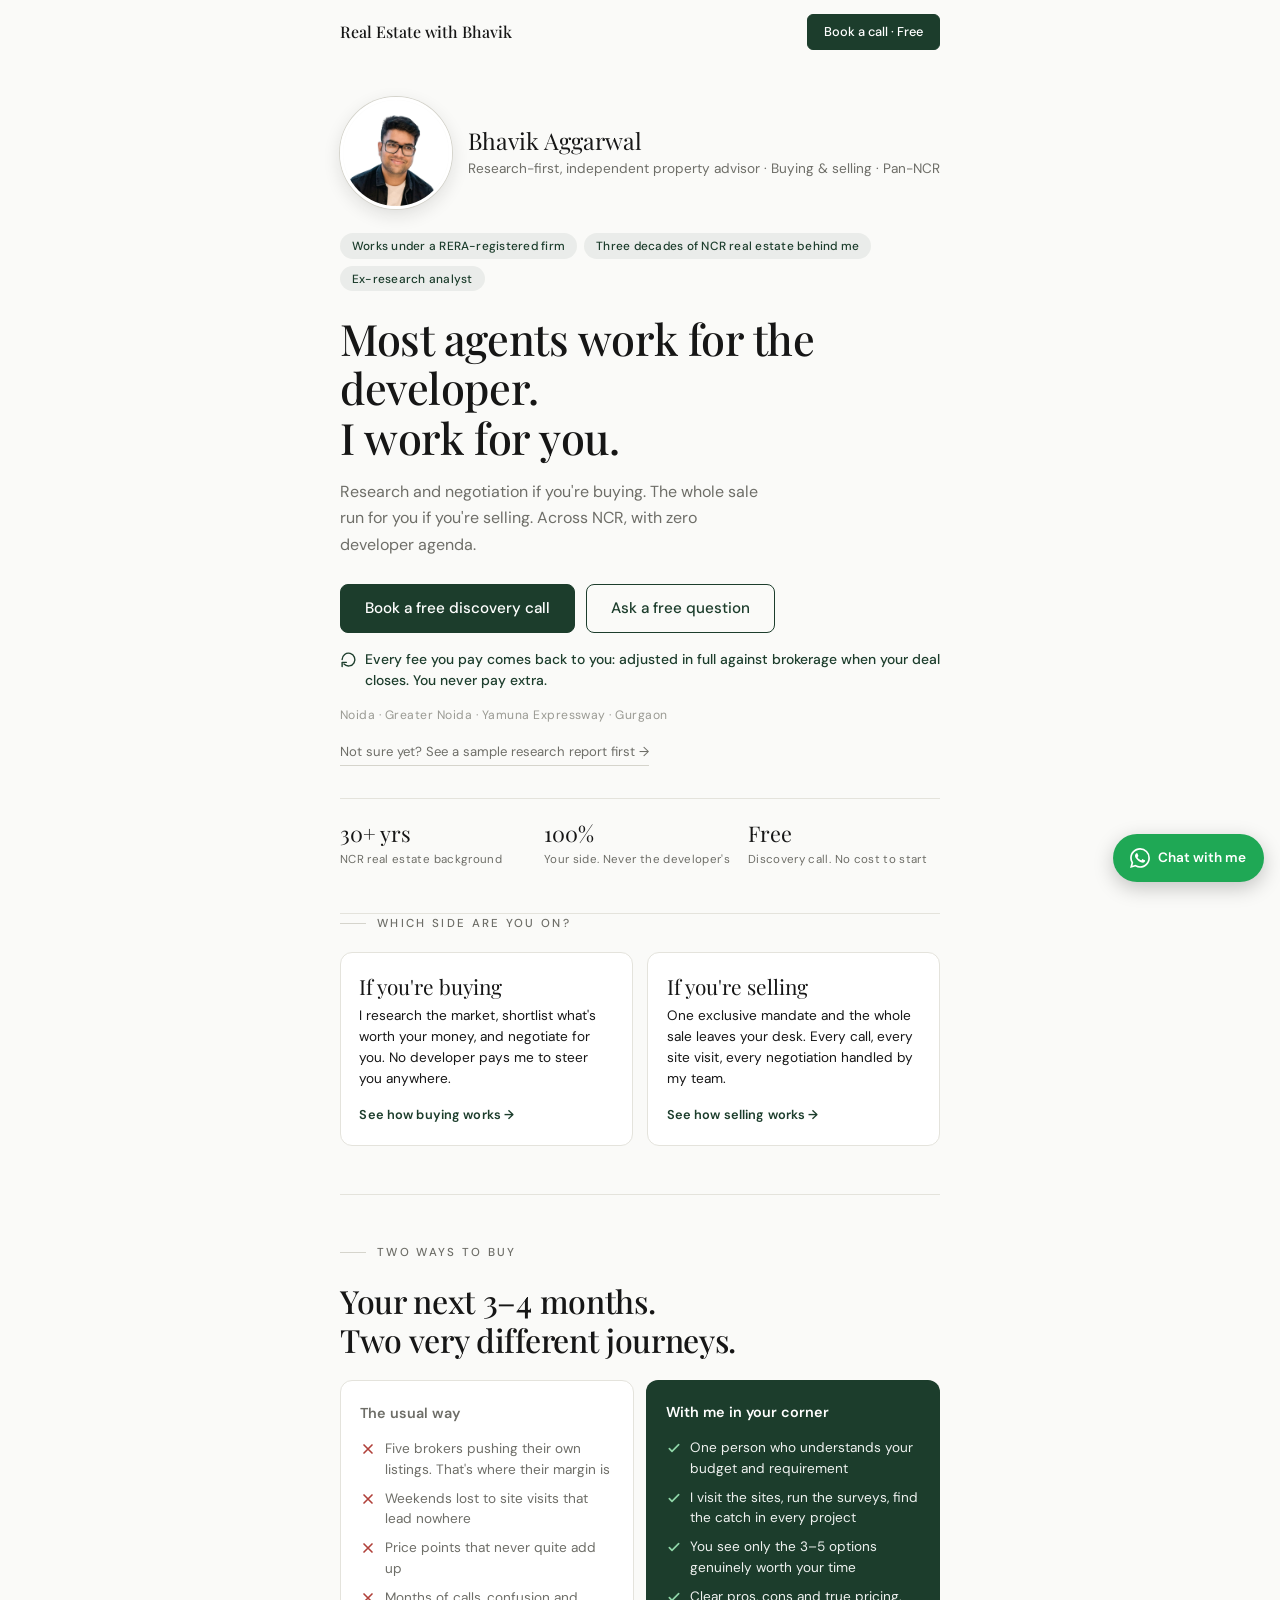
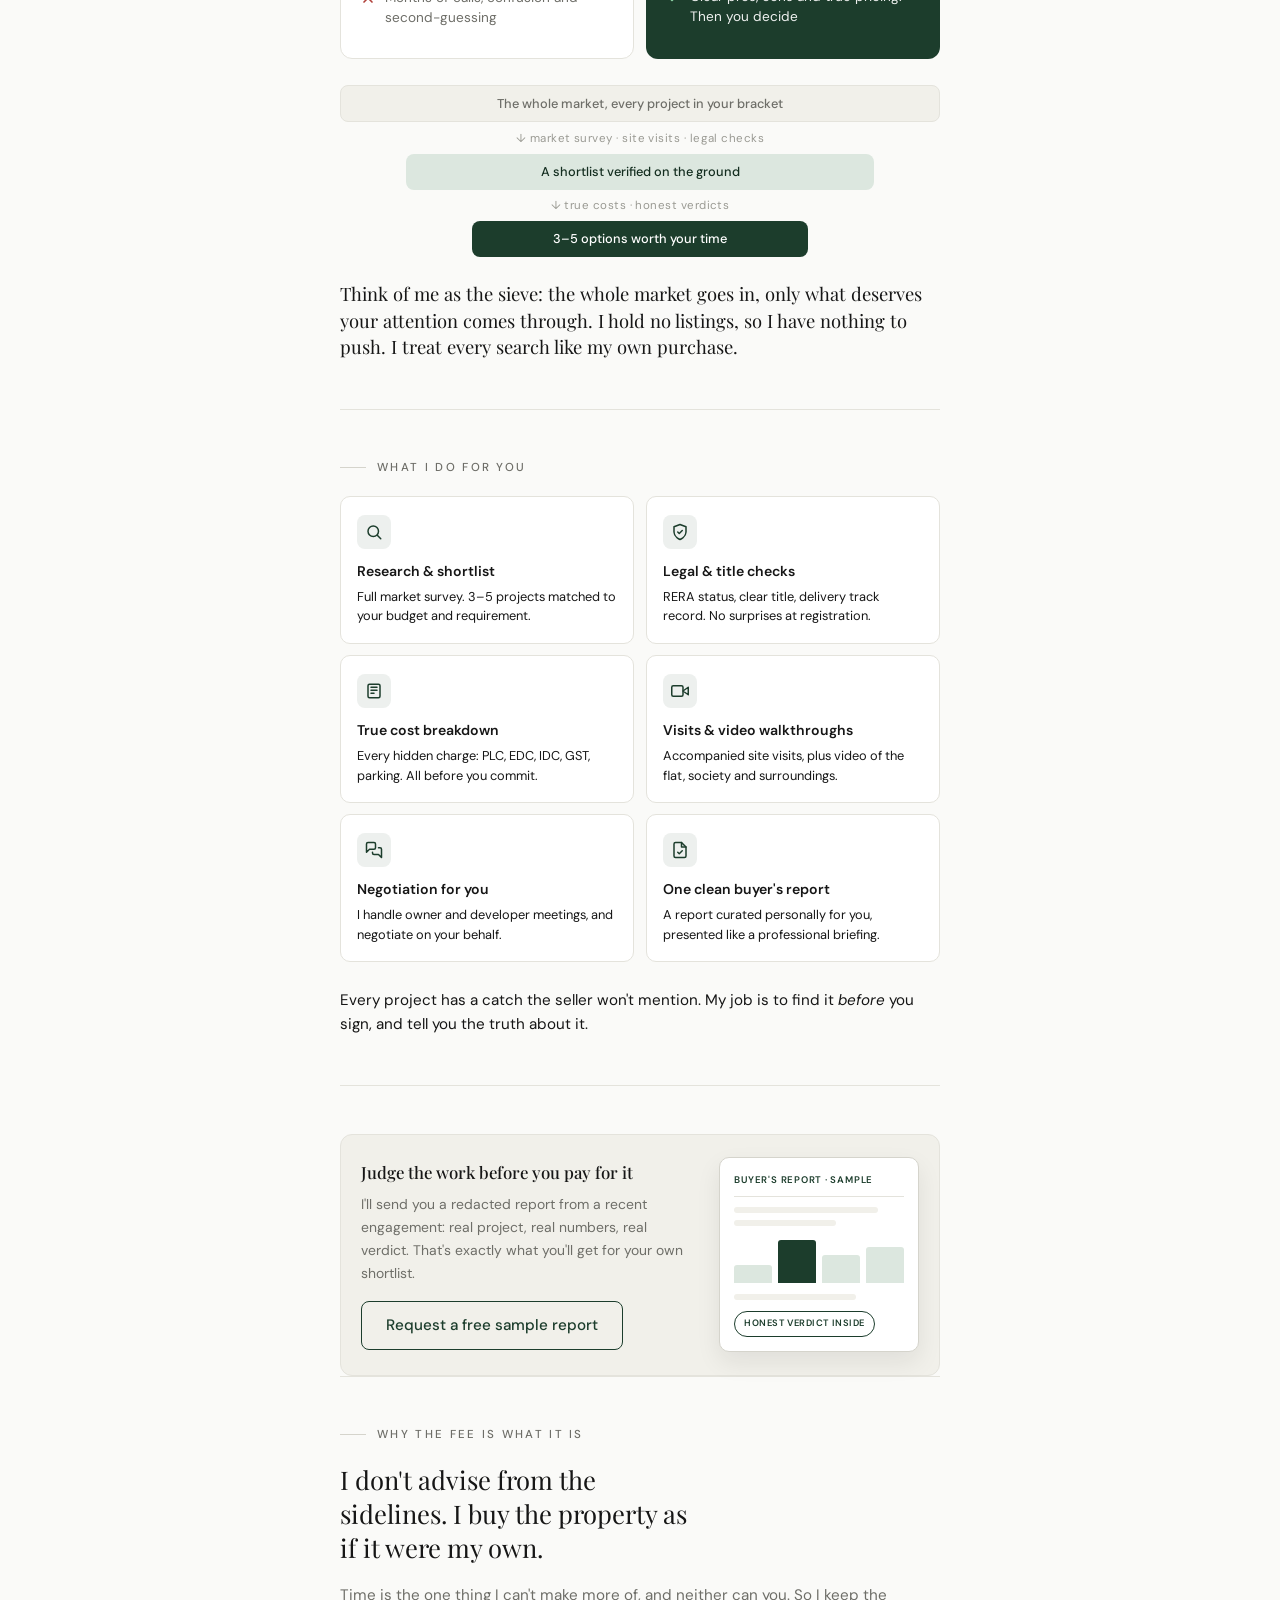
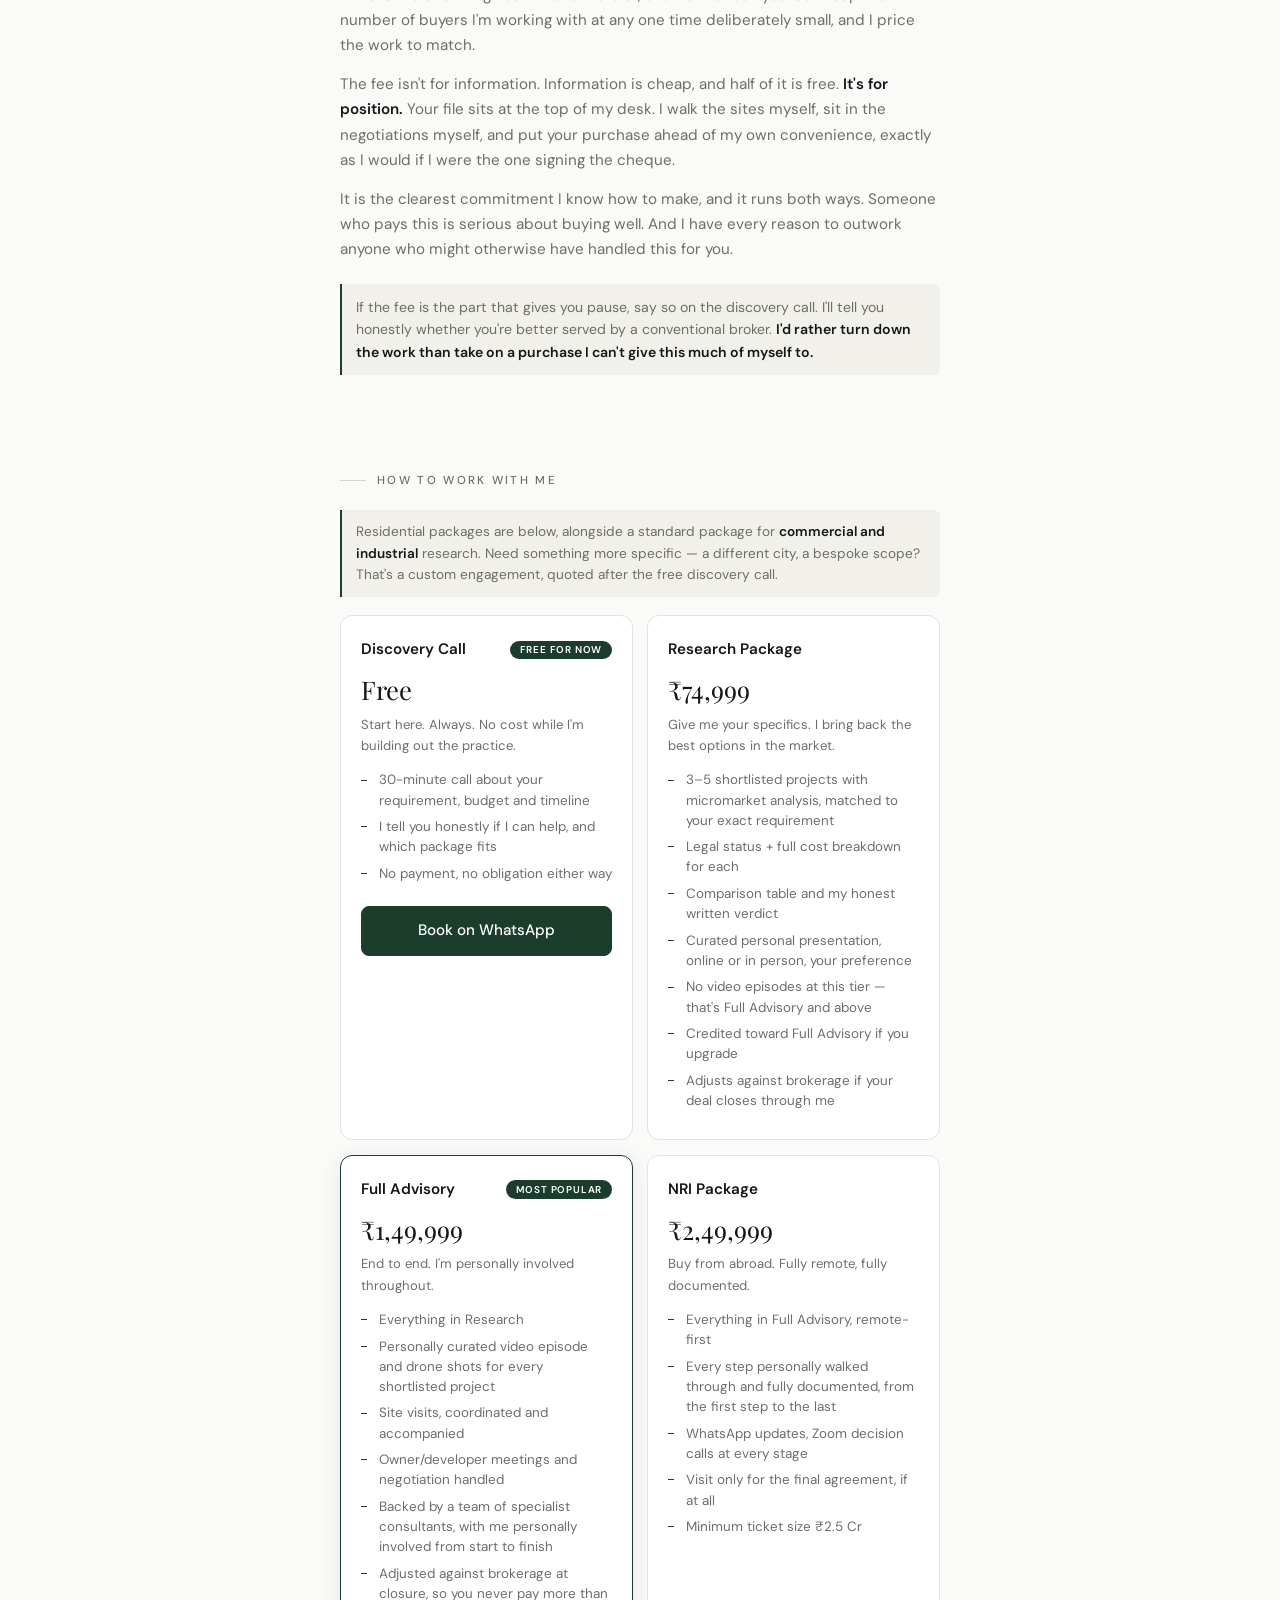
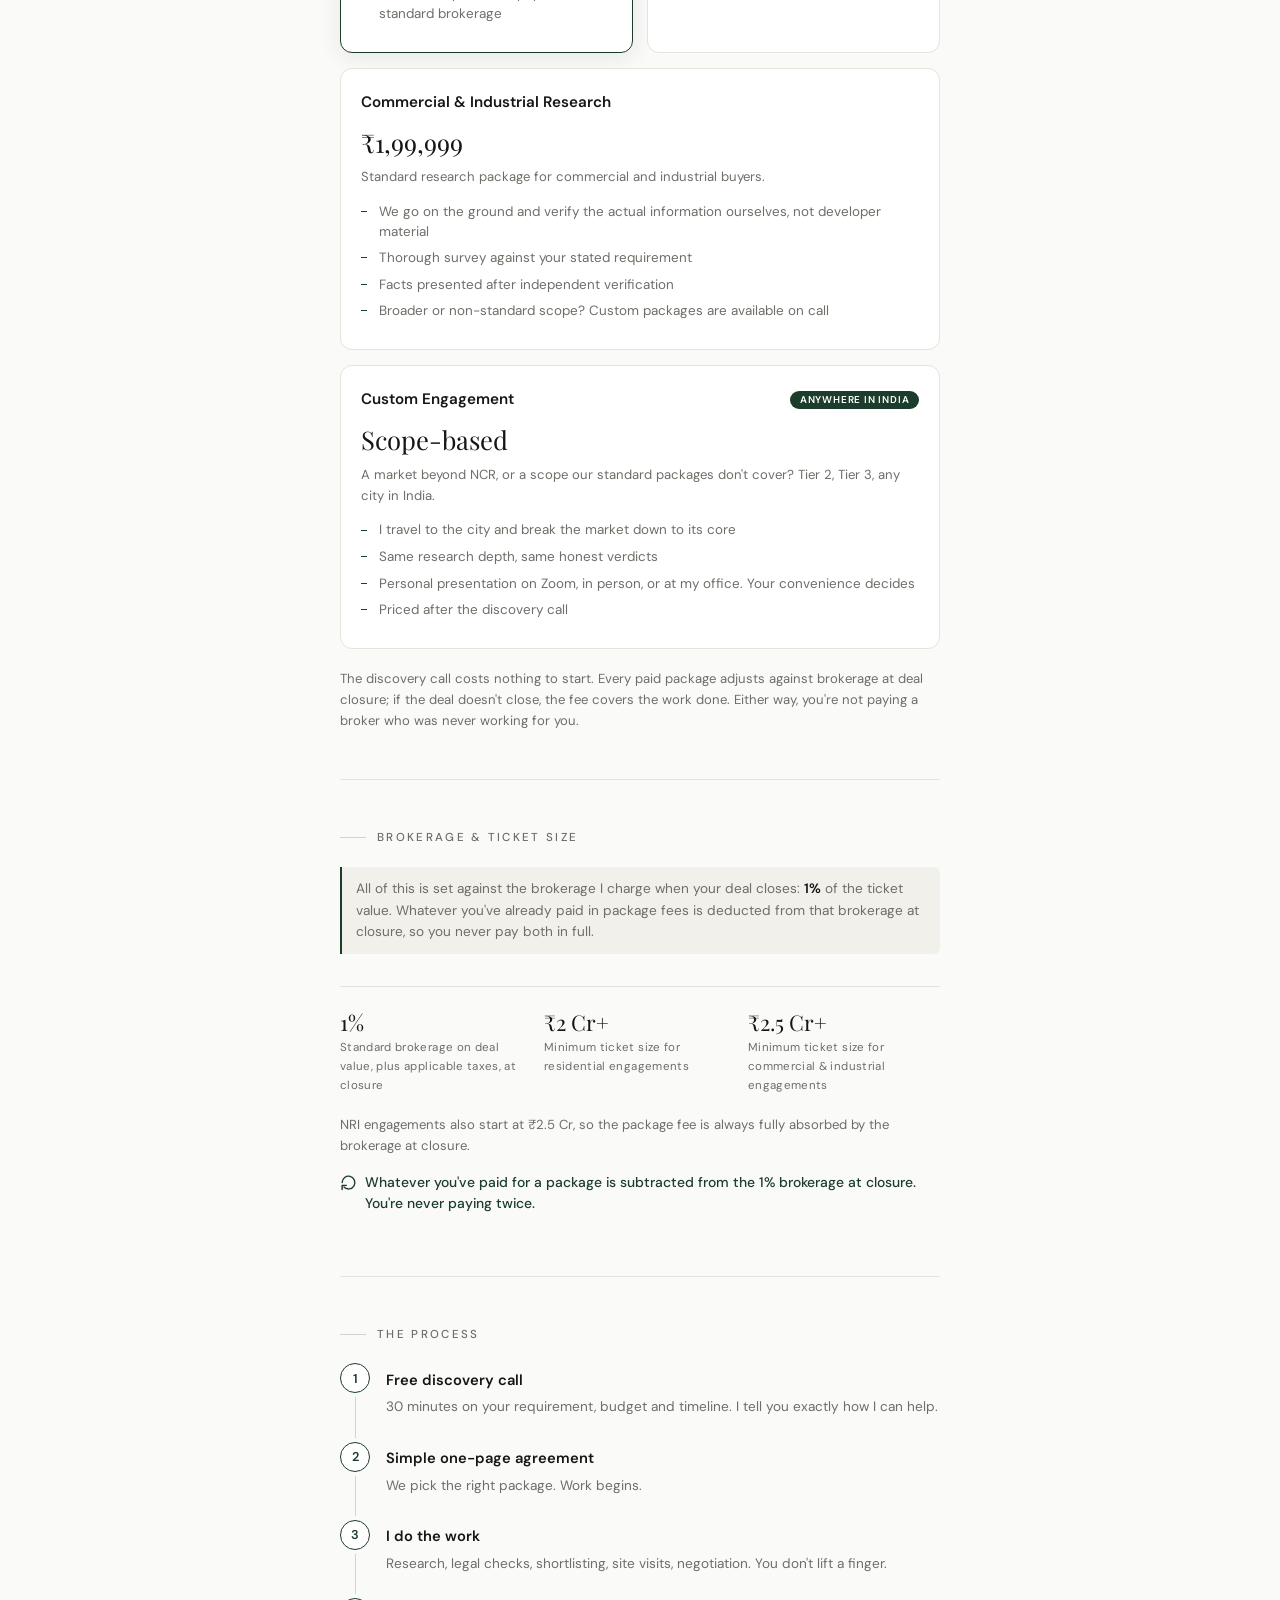
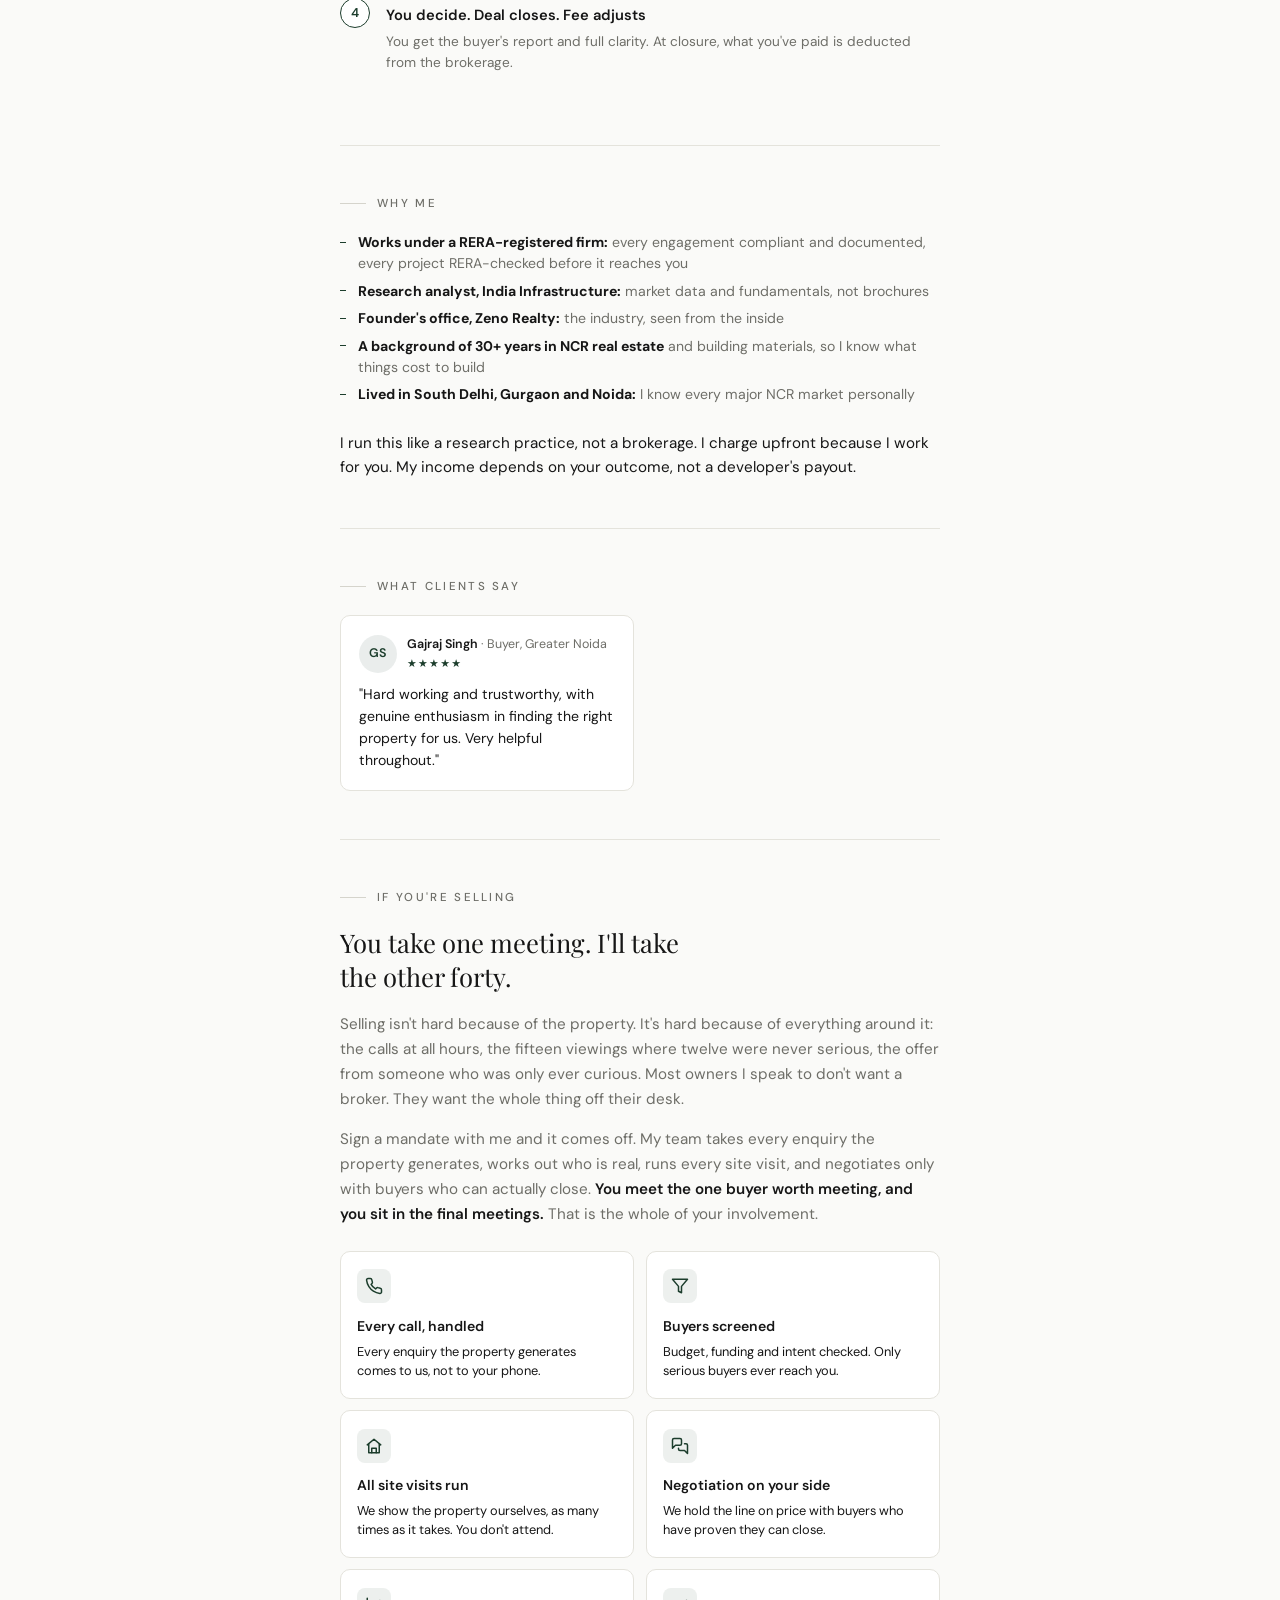
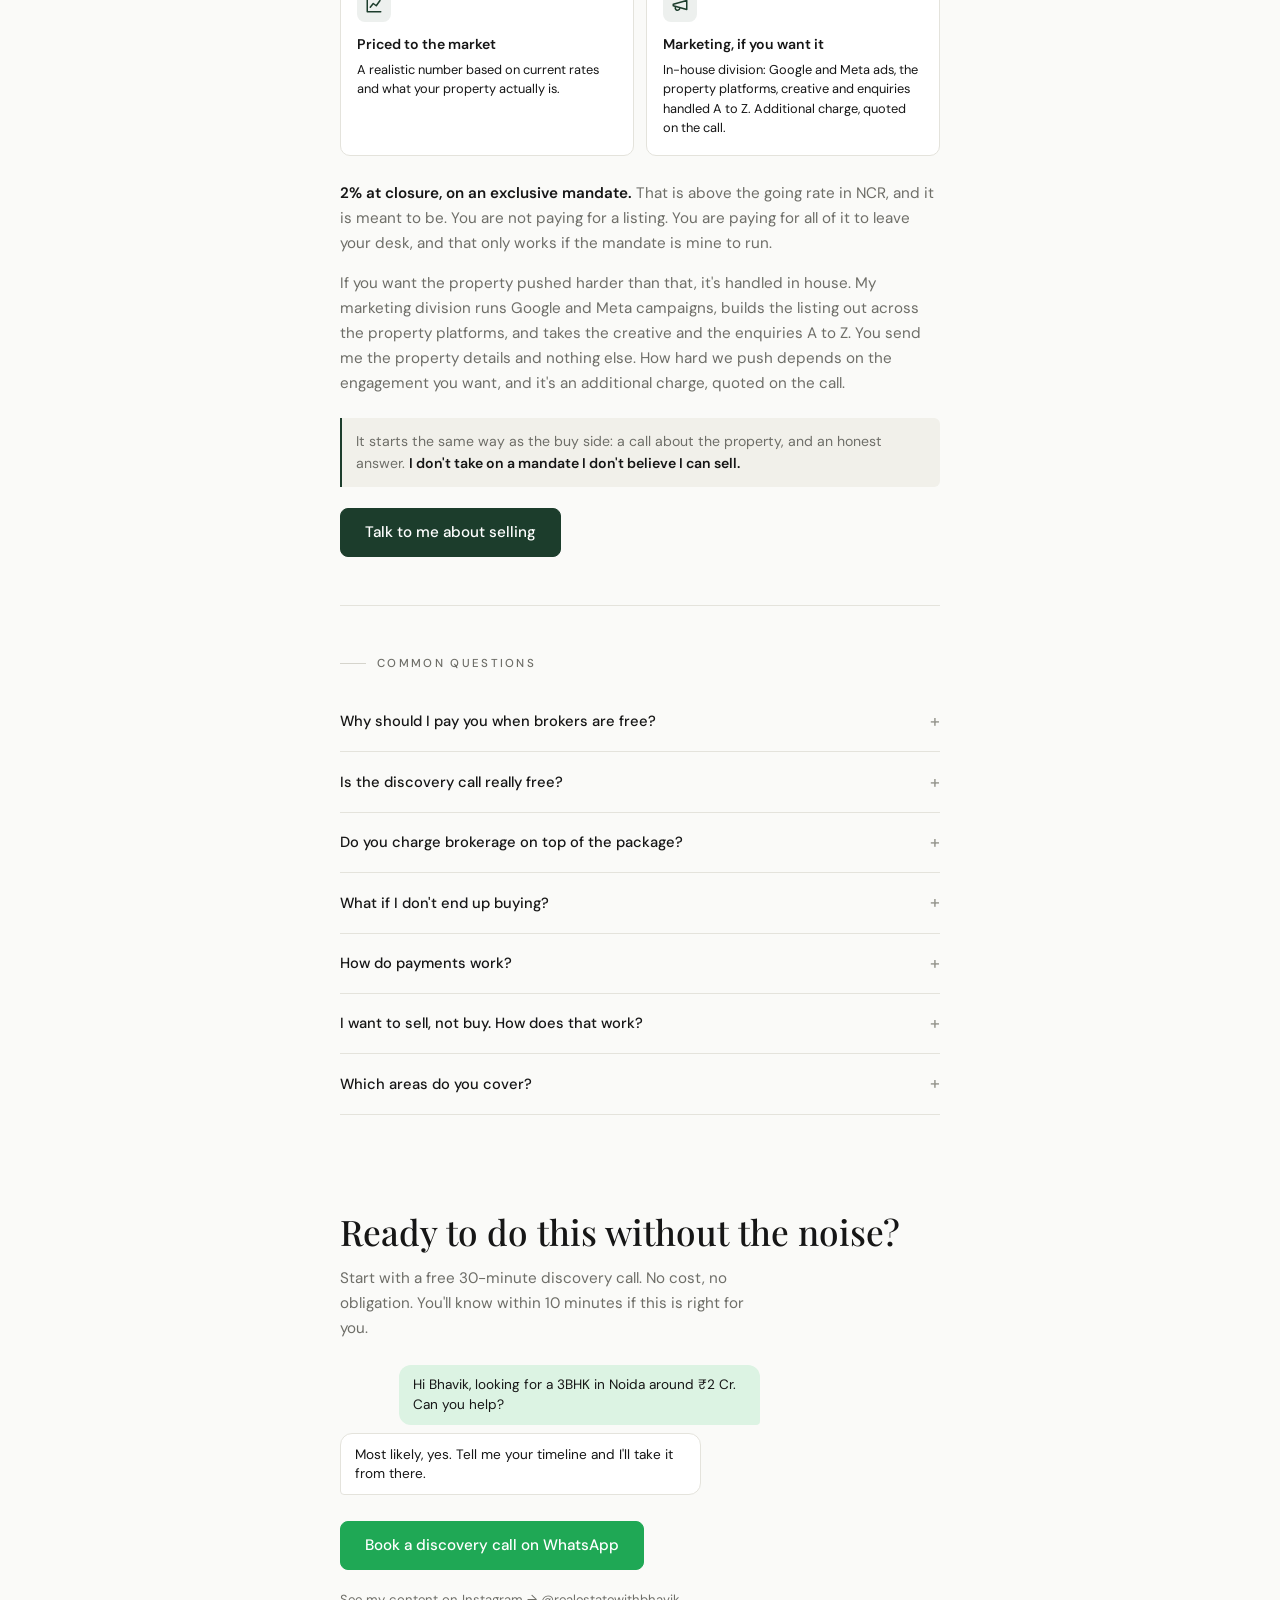
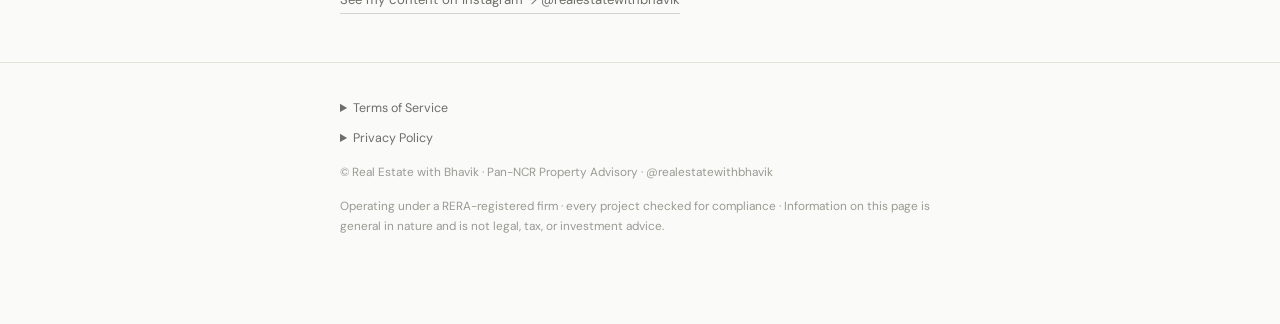
==== index.html @ f61b19a0 "Rework seller marketing as a paid in-house service Removes the suggestion that marketing spend can b" ====
<!DOCTYPE html>
<html lang="en">

<head>
  <meta charset="UTF-8">
  <meta name="viewport" content="width=device-width, initial-scale=1.0">
  <title>Real Estate with Bhavik · Independent Property Advisor, Pan-NCR</title>
  <meta name="description" content="Independent property advisory across Noida, Greater Noida, Yamuna Expressway and Gurgaon. Research and negotiation if you're buying, the whole sale run for you if you're selling. I work for you, not the developer.">
  <meta property="og:title" content="Real Estate with Bhavik · Independent Property Advisor, Pan-NCR">
  <meta property="og:description" content="I work for you, not the developer. Buying or selling across NCR. Start with a discovery call on WhatsApp.">
  <meta property="og:type" content="website">

  <link rel="preconnect" href="https://fonts.googleapis.com">
  <link rel="preconnect" href="https://fonts.gstatic.com" crossorigin>
  <link href="https://fonts.googleapis.com/css2?family=Playfair+Display:wght@400;500;600&family=DM+Sans:wght@300;400;500;600&display=swap" rel="stylesheet">

  <style>
    /* ========================================================
       TOKENS
    ======================================================== */
    :root {
      --bg:           #FAFAF8;
      --bg-panel:     #F1F0EA;
      --surface:      #FFFFFF;
      --ink:          #161616;
      --muted:        #6E6E68;
      --muted-soft:   #9A9A93;
      --accent:       #1C3D2C;
      --accent-deep:  #142E20;
      --wa:           #1FA855;   /* WhatsApp green */
      --wa-deep:      #178A45;
      --line:         #E4E3DC;
      --line-strong:  #D5D4CC;

      --serif: 'Playfair Display', Georgia, serif;
      --sans:  'DM Sans', system-ui, -apple-system, sans-serif;

      --maxw: 640px;
      --pad:  1.25rem;
    }

    /* ========================================================
       RESET & BASE  (mobile-first)
    ======================================================== */
    *, *::before, *::after { box-sizing: border-box; margin: 0; padding: 0; }

    html { font-size: 16px; scroll-behavior: smooth; -webkit-text-size-adjust: 100%; }

    body {
      background: var(--bg);
      color: var(--ink);
      font-family: var(--sans);
      font-size: 15px;
      line-height: 1.65;
      overflow-x: hidden;
      -webkit-font-smoothing: antialiased;
    }

    a { color: inherit; text-decoration: none; }
    ::selection { background: rgba(28, 61, 44, 0.14); }
    :focus-visible { outline: 2px solid var(--accent); outline-offset: 3px; border-radius: 2px; }

    .wrap {
      width: 100%;
      max-width: var(--maxw);
      margin: 0 auto;
      padding-left: var(--pad);
      padding-right: var(--pad);
    }

    section { padding: 3rem 0; }

    .eyebrow {
      display: flex;
      align-items: center;
      gap: 0.7rem;
      font-size: 0.72rem;
      font-weight: 500;
      letter-spacing: 0.2em;
      text-transform: uppercase;
      color: var(--muted);
      margin-bottom: 1.2rem;
    }
    .eyebrow::before { content: ""; width: 26px; height: 1px; background: var(--line-strong); flex: none; }

    h1, h2, h3 { font-family: var(--serif); font-weight: 500; }
    p { color: var(--muted); }
    .ink { color: var(--ink); }
    .rule { height: 1px; background: var(--line); }

    /* ========================================================
       BUTTONS
    ======================================================== */
    .btn {
      display: inline-flex;
      align-items: center;
      justify-content: center;
      gap: 0.55rem;
      font-family: var(--sans);
      font-weight: 500;
      font-size: 0.95rem;
      line-height: 1;
      padding: 1rem 1.5rem;
      border-radius: 8px;
      border: 1px solid var(--accent);
      background: var(--accent);
      color: #FFFFFF;
      cursor: pointer;
      transition: background 0.25s ease, transform 0.15s ease;
    }
    .btn:hover { background: var(--accent-deep); }
    .btn:active { transform: translateY(1px); }

    .btn-wa { background: var(--wa); border-color: var(--wa); }
    .btn-wa:hover { background: var(--wa-deep); }

    .btn-ghost { background: transparent; color: var(--accent); border: 1px solid var(--accent); }
    .btn-ghost:hover { background: rgba(28, 61, 44, 0.06); }

    .btn-sm { padding: 0.65rem 1rem; font-size: 0.8rem; border-radius: 6px; }

    .btn-block { width: 100%; }
    @media (min-width: 540px) { .btn-block { width: auto; } }

    /* ========================================================
       NAV
    ======================================================== */
    #nav {
      position: sticky; top: 0; z-index: 100;
      background: transparent;
      border-bottom: 1px solid transparent;
      transition: background 0.3s ease, border-color 0.3s ease;
    }
    #nav .nav-inner {
      display: flex; align-items: center; justify-content: space-between; gap: 1rem;
      padding-top: 0.9rem; padding-bottom: 0.9rem;
    }
    #nav.scrolled { background: var(--bg); border-bottom: 1px solid var(--line); }
    .nav-name { font-family: var(--serif); font-weight: 500; font-size: 1rem; white-space: nowrap; }

    /* ========================================================
       HERO — identity in the first five seconds
    ======================================================== */
    #hero { padding-top: 2rem; padding-bottom: 2.75rem; }

    .id-row { display: flex; align-items: center; gap: 1rem; margin-bottom: 1.5rem; }
    .id-photo {
      width: 112px; height: 112px; border-radius: 50%;
      object-fit: cover; object-position: top;
      border: 3px solid var(--surface);
      box-shadow: 0 0 0 1px var(--line-strong), 0 6px 18px rgba(22, 22, 22, 0.12);
      flex: none;
    }
    .id-name { font-family: var(--serif); font-size: 1.45rem; color: var(--ink); line-height: 1.2; }
    .id-role { font-size: 0.85rem; color: var(--muted); margin-top: 0.2rem; }

    .cred-row { display: flex; flex-wrap: wrap; gap: 0.45rem; margin-bottom: 1.4rem; }
    .cred {
      display: inline-flex; align-items: center; gap: 0.4rem;
      font-size: 0.74rem; font-weight: 500; letter-spacing: 0.02em;
      color: var(--accent);
      background: rgba(28, 61, 44, 0.07);
      border-radius: 999px;
      padding: 0.35rem 0.75rem;
      line-height: 1.2;
    }

    .hero-title {
      font-size: clamp(1.9rem, 7.5vw, 2.7rem);
      line-height: 1.15;
      letter-spacing: -0.01em;
      margin-bottom: 1rem;
    }
    .hero-sub { font-size: 1rem; max-width: 38ch; margin-bottom: 1.6rem; }

    .hero-ctas { display: flex; flex-direction: column; gap: 0.7rem; margin-bottom: 1rem; }
    @media (min-width: 540px) { .hero-ctas { flex-direction: row; } }

    .hero-note { font-size: 0.76rem; color: var(--muted-soft); letter-spacing: 0.04em; }

    .assure {
      display: flex;
      align-items: flex-start;
      gap: 0.5rem;
      margin: 1rem 0 0.9rem;
      font-size: 0.87rem;
      font-weight: 500;
      color: var(--accent);
      line-height: 1.5;
    }
    .assure svg { width: 17px; height: 17px; flex: none; margin-top: 2px; }

    /* Stat strip */
    .stats {
      display: grid; grid-template-columns: repeat(3, 1fr); gap: 0.75rem;
      margin-top: 2rem;
      border-top: 1px solid var(--line);
      padding-top: 1.4rem;
    }
    .stat-num { font-family: var(--serif); font-size: 1.35rem; color: var(--ink); line-height: 1.2; }
    .stat-label { font-size: 0.72rem; color: var(--muted); letter-spacing: 0.03em; margin-top: 0.15rem; }

    /* ========================================================
       FORK — buying or selling chooser
    ======================================================== */
    section[id] { scroll-margin-top: 4.5rem; }
    .fork { display: grid; grid-template-columns: 1fr; gap: 0.9rem; }
    @media (min-width: 620px) { .fork { grid-template-columns: 1fr 1fr; } }
    .fork-card {
      display: block;
      background: var(--surface); border: 1px solid var(--line);
      border-radius: 12px; padding: 1.25rem 1.15rem;
      transition: border-color 0.2s ease, background 0.2s ease;
    }
    .fork-card:hover { border-color: var(--accent); background: #fff; }
    .fork-name { font-family: var(--serif); font-size: 1.3rem; color: var(--ink); line-height: 1.25; margin-bottom: 0.4rem; }
    .fork-desc { font-size: 0.85rem; line-height: 1.55; margin-bottom: 0.9rem; }
    .fork-go { font-size: 0.8rem; font-weight: 600; color: var(--accent); letter-spacing: 0.01em; }

    /* ========================================================
       TWO JOURNEYS (comparison)
    ======================================================== */
    .vs-title-line {
      font-size: clamp(1.5rem, 5.5vw, 2rem);
      line-height: 1.22;
      letter-spacing: -0.01em;
      margin-bottom: 1.3rem;
    }
    .vs-grid { display: grid; grid-template-columns: 1fr; gap: 0.8rem; }
    @media (min-width: 620px) { .vs-grid { grid-template-columns: 1fr 1fr; } }

    .vs-col { border-radius: 12px; padding: 1.3rem 1.2rem; }
    .vs-col.plain { background: var(--surface); border: 1px solid var(--line); }
    .vs-col.mine { background: var(--accent); }

    .vs-col-title { font-weight: 600; font-size: 0.9rem; margin-bottom: 0.85rem; }
    .vs-col.plain .vs-col-title { color: var(--muted); }
    .vs-col.mine .vs-col-title { color: #FFFFFF; }

    .vs-list { list-style: none; }
    .vs-list li { display: flex; gap: 0.55rem; font-size: 0.85rem; line-height: 1.5; margin: 0.55rem 0; }
    .vs-list .mark { flex: none; width: 16px; height: 16px; margin-top: 2px; }
    .vs-col.plain li { color: var(--muted); }
    .vs-col.plain .mark { color: #B0403A; }
    .vs-col.mine li { color: rgba(255, 255, 255, 0.93); }
    .vs-col.mine .mark { color: #8FD6A8; }

    .closer { margin-top: 1.5rem; font-family: var(--serif); font-size: 1.15rem; color: var(--ink); line-height: 1.45; }

    /* The sieve: market funnel visual */
    .funnel { margin-top: 1.6rem; }
    .funnel-row {
      border-radius: 8px;
      padding: 0.55rem 0.9rem;
      margin: 0 auto;
      text-align: center;
      font-size: 0.8rem;
      font-weight: 500;
      line-height: 1.4;
    }
    .funnel-row.f1 { width: 100%; background: var(--bg-panel); color: var(--muted); border: 1px solid var(--line); }
    .funnel-row.f2 { width: 78%; min-width: 240px; background: #DCE7DF; color: var(--accent-deep); }
    .funnel-row.f3 { width: 56%; min-width: 210px; background: var(--accent); color: #FFFFFF; }
    .funnel-arrow { text-align: center; color: var(--muted-soft); font-size: 0.72rem; letter-spacing: 0.04em; padding: 0.4rem 0; }

    /* ========================================================
       SERVICE CARDS (visual grid)
    ======================================================== */
    .svc-grid { display: grid; grid-template-columns: 1fr 1fr; gap: 0.7rem; }
    @media (max-width: 379px) { .svc-grid { grid-template-columns: 1fr; } }

    .svc {
      background: var(--surface);
      border: 1px solid var(--line);
      border-radius: 10px;
      padding: 1.1rem 1rem;
    }
    .svc-icon {
      width: 34px; height: 34px;
      display: flex; align-items: center; justify-content: center;
      border-radius: 8px;
      background: rgba(28, 61, 44, 0.08);
      color: var(--accent);
      margin-bottom: 0.7rem;
    }
    .svc-icon svg { width: 18px; height: 18px; }
    .svc-title { font-weight: 600; font-size: 0.88rem; color: var(--ink); margin-bottom: 0.25rem; }
    .svc-desc { font-size: 0.8rem; line-height: 1.5; }

    .note-line { margin-top: 1.6rem; font-size: 0.95rem; line-height: 1.6; }

    /* ========================================================
       STANCE — why the fee sits where it does
    ======================================================== */
    .stance-lead {
      font-family: var(--serif); font-size: clamp(1.25rem, 5.4vw, 1.6rem);
      line-height: 1.32; color: var(--ink); max-width: 24ch; margin-bottom: 1.15rem;
    }
    .stance-body p { font-size: 0.95rem; line-height: 1.65; margin-bottom: 0.9rem; }
    .stance-body p:last-child { margin-bottom: 0; }
    .stance-body strong { color: var(--ink); font-weight: 600; }
    .stance-note {
      margin-top: 1.35rem; font-size: 0.88rem; line-height: 1.6;
      padding: 0.75rem 0.9rem; border-left: 2px solid var(--accent);
      background: var(--bg-panel); border-radius: 0 6px 6px 0;
    }
    .stance-note strong { color: var(--ink); font-weight: 600; }

    /* ========================================================
       PACKAGES
    ======================================================== */
    .cards { display: grid; grid-template-columns: 1fr; gap: 0.9rem; }
    @media (min-width: 620px) { .cards { grid-template-columns: 1fr 1fr; } .card.span-2 { grid-column: span 2; } }

    .card {
      background: var(--surface);
      border: 1px solid var(--line);
      border-radius: 12px;
      padding: 1.35rem 1.25rem;
    }
    .card.featured { border-color: var(--accent); box-shadow: 0 4px 22px rgba(28, 61, 44, 0.09); }

    .card-top { display: flex; align-items: center; justify-content: space-between; gap: 0.6rem; margin-bottom: 0.35rem; }
    .card-name { font-weight: 600; font-size: 0.95rem; color: var(--ink); }
    .badge {
      font-size: 0.62rem; font-weight: 600; letter-spacing: 0.08em; text-transform: uppercase;
      color: #FFF; background: var(--accent);
      border-radius: 999px; padding: 0.28rem 0.6rem; line-height: 1; white-space: nowrap;
    }
    .card-price { font-family: var(--serif); font-size: 1.6rem; color: var(--ink); margin-bottom: 0.2rem; }
    .card-price s { font-family: var(--sans); font-size: 1rem; color: var(--muted-soft); margin-right: 0.35rem; }
    .card-desc { font-size: 0.82rem; color: var(--muted); margin-bottom: 0.85rem; }

    .dash-list { list-style: none; }
    .dash-list li {
      position: relative; padding-left: 1.1rem;
      font-size: 0.84rem; color: var(--muted); margin: 0.4rem 0; line-height: 1.5;
    }
    .dash-list li::before {
      content: ""; position: absolute; left: 0; top: 0.68em;
      width: 6px; height: 1px; background: var(--accent);
    }

    .card .btn { margin-top: 1rem; width: 100%; }
    .cards-note { margin-top: 1.2rem; font-size: 0.82rem; line-height: 1.6; }
    .cards-intro {
      font-size: 0.85rem; line-height: 1.6; margin: 0 0 1.1rem;
      padding: 0.7rem 0.9rem; border-left: 2px solid var(--accent);
      background: var(--bg-panel); border-radius: 0 6px 6px 0;
    }
    .cards-intro strong { color: var(--ink); font-weight: 600; }

    /* ========================================================
       PROCESS
    ======================================================== */
    .timeline { display: flex; flex-direction: column; }
    .step { display: flex; gap: 1rem; }
    .step-rail { display: flex; flex-direction: column; align-items: center; flex: none; }
    .step-num {
      width: 30px; height: 30px; border-radius: 50%;
      display: flex; align-items: center; justify-content: center;
      font-size: 0.8rem; font-weight: 600;
      color: var(--accent); border: 1px solid var(--accent);
      background: var(--surface); flex: none;
    }
    .connector { width: 1px; flex: 1; background: var(--line-strong); margin: 4px 0; }
    .step-body { padding-bottom: 1.5rem; }
    .step-title { font-weight: 600; font-size: 0.92rem; color: var(--ink); margin-top: 0.3rem; margin-bottom: 0.25rem; }
    .step-body p { font-size: 0.85rem; line-height: 1.55; }

    /* ========================================================
       WHY ME
    ======================================================== */
    .why-list li { font-size: 0.88rem; }

    /* ========================================================
       TESTIMONIALS
    ======================================================== */
    .t-grid { display: grid; grid-template-columns: 1fr; gap: 0.8rem; }
    @media (min-width: 620px) { .t-grid { grid-template-columns: 1fr 1fr; } }

    .t-card {
      background: var(--surface);
      border: 1px solid var(--line);
      border-radius: 10px;
      padding: 1.15rem 1.1rem;
    }
    .t-head { display: flex; align-items: center; gap: 0.65rem; margin-bottom: 0.7rem; }
    .t-avatar {
      width: 38px; height: 38px; border-radius: 50%; flex: none;
      background: rgba(28, 61, 44, 0.09); color: var(--accent);
      display: flex; align-items: center; justify-content: center;
      font-weight: 600; font-size: 0.78rem; letter-spacing: 0.02em;
    }
    .t-avatar svg { width: 18px; height: 18px; }
    .t-stars { color: var(--accent); font-size: 0.68rem; letter-spacing: 0.12em; }
    .t-quote { font-size: 0.88rem; color: var(--ink); line-height: 1.55; }
    .t-who { font-size: 0.78rem; color: var(--muted); }
    .t-who strong { color: var(--ink); font-weight: 600; }

    /* ========================================================
       SELL / SAMPLE / FAQ / FINAL
    ======================================================== */
    .panel {
      background: var(--bg-panel);
      border: 1px solid var(--line);
      border-radius: 12px;
      padding: 1.4rem 1.25rem;
    }
    .panel strong { font-family: var(--serif); font-weight: 500; font-size: 1.05rem; color: var(--ink); display: block; margin-bottom: 0.4rem; }
    .panel p { font-size: 0.87rem; margin-bottom: 1rem; }

    .panel-flex { display: flex; flex-direction: column; gap: 1.3rem; }
    @media (min-width: 620px) {
      .panel-flex { flex-direction: row; align-items: center; }
      .panel-flex > div:first-child { flex: 1; }
    }

    /* Miniature buyer's report mockup */
    .report-mock {
      flex: none;
      width: 200px;
      margin: 0 auto;
      background: var(--surface);
      border: 1px solid var(--line-strong);
      border-radius: 10px;
      padding: 0.9rem;
      box-shadow: 0 10px 24px rgba(22, 22, 22, 0.08);
    }
    .rm-head {
      font-size: 0.6rem; font-weight: 600; letter-spacing: 0.08em; text-transform: uppercase;
      color: var(--accent);
      border-bottom: 1px solid var(--line);
      padding-bottom: 0.5rem; margin-bottom: 0.6rem;
    }
    .rm-line { height: 6px; border-radius: 3px; background: var(--bg-panel); margin: 0.45rem 0; }
    .rm-line.w85 { width: 85%; } .rm-line.w72 { width: 72%; } .rm-line.w60 { width: 60%; }
    .rm-bars { display: flex; gap: 6px; align-items: flex-end; height: 46px; margin: 0.7rem 0; }
    .rm-bar { flex: 1; background: #DCE7DF; border-radius: 3px 3px 0 0; }
    .rm-bar.hot { background: var(--accent); }
    .rm-verdict {
      display: inline-block;
      font-size: 0.58rem; font-weight: 600; letter-spacing: 0.06em; text-transform: uppercase;
      color: var(--accent); border: 1px solid var(--accent);
      border-radius: 999px; padding: 0.28rem 0.55rem; margin-top: 0.2rem;
    }

    .faq details { border-bottom: 1px solid var(--line); }
    .faq summary {
      cursor: pointer; list-style: none;
      display: flex; align-items: center; justify-content: space-between; gap: 1rem;
      padding: 0.95rem 0;
      font-weight: 500; font-size: 0.92rem; color: var(--ink);
    }
    .faq summary::-webkit-details-marker { display: none; }
    .faq summary::after { content: "+"; color: var(--muted-soft); font-size: 1.1rem; flex: none; }
    .faq details[open] summary::after { content: "−"; }
    .faq details p { font-size: 0.86rem; padding-bottom: 1rem; line-height: 1.6; }

    #final { text-align: left; }
    .final-title { font-size: clamp(1.6rem, 6vw, 2.2rem); line-height: 1.2; margin-bottom: 0.8rem; }
    .final-sub { font-size: 0.95rem; margin-bottom: 1.5rem; max-width: 42ch; }

    /* WhatsApp conversation preview */
    .chat { max-width: 420px; display: flex; flex-direction: column; gap: 0.5rem; margin-bottom: 1.6rem; }
    .bubble {
      max-width: 86%;
      padding: 0.65rem 0.9rem;
      border-radius: 12px;
      font-size: 0.85rem;
      line-height: 1.45;
      color: var(--ink);
    }
    .bubble.you { align-self: flex-end; background: #DCF3E3; border-bottom-right-radius: 4px; }
    .bubble.me { align-self: flex-start; background: var(--surface); border: 1px solid var(--line); border-bottom-left-radius: 4px; }
    .ig-link { display: inline-block; margin-top: 1.2rem; font-size: 0.82rem; color: var(--muted); border-bottom: 1px solid var(--line-strong); padding-bottom: 2px; }
    .ig-link:hover { color: var(--ink); }

    /* ========================================================
       FLOATING WHATSAPP BUTTON
    ======================================================== */
    #wa-fab {
      position: fixed; right: 1rem; bottom: 1.1rem; z-index: 200;
      display: flex; align-items: center; gap: 0.5rem;
      background: var(--wa); color: #FFF;
      border-radius: 999px;
      padding: 0.8rem 1.1rem;
      font-size: 0.85rem; font-weight: 600;
      box-shadow: 0 6px 20px rgba(0, 0, 0, 0.22);
      transition: transform 0.15s ease, background 0.2s ease;
    }
    #wa-fab:hover { background: var(--wa-deep); transform: translateY(-2px); }
    #wa-fab svg { width: 20px; height: 20px; flex: none; }

    /* ========================================================
       FOOTER
    ======================================================== */
    footer { border-top: 1px solid var(--line); padding: 2.2rem 0 5.5rem; }
    .legal details { margin-bottom: 0.6rem; }
    .legal summary { cursor: pointer; font-size: 0.78rem; color: var(--muted); }
    .legal-body p { font-size: 0.76rem; margin: 0.45rem 0; line-height: 1.55; }
    .legal-body p.legal-effective { font-style: italic; color: var(--muted-soft); margin-bottom: 0.7rem; }
    .foot-line { font-size: 0.74rem; color: var(--muted-soft); margin-top: 0.9rem; }

    /* ========================================================
       REVEAL
    ======================================================== */
    .reveal { opacity: 0; transform: translateY(14px); transition: opacity 0.6s ease, transform 0.6s ease; }
    .reveal.in { opacity: 1; transform: none; }
    @media (prefers-reduced-motion: reduce) { .reveal { opacity: 1; transform: none; transition: none; } }
  </style>
</head>

<body>

  <!-- ===================== NAV ===================== -->
  <header id="nav">
    <div class="wrap nav-inner">
      <a href="#" class="nav-name">Real Estate with Bhavik</a>
      <a class="btn btn-sm" data-goatcounter-click="nav-book-call" href="https://wa.me/917011733205?text=Hi%20Bhavik%2C%20I%27d%20like%20to%20book%20a%20discovery%20call." target="_blank" rel="noopener">Book a call · Free</a>
    </div>
  </header>

  <main>

    <!-- ===================== HERO ===================== -->
    <section id="hero">
      <div class="wrap">

        <div class="id-row">
          <img class="id-photo" src="[data-uri]" alt="Bhavik Aggarwal, buyer-side property advisor">
          <div>
            <div class="id-name">Bhavik Aggarwal</div>
            <div class="id-role">Research-first, independent property advisor · Buying &amp; selling · Pan-NCR</div>
          </div>
        </div>

        <div class="cred-row">
          <span class="cred">Works under a RERA-registered firm</span>
          <span class="cred">Three decades of NCR real estate behind me</span>
          <span class="cred">Ex-research analyst</span>
        </div>

        <h1 class="hero-title">Most agents work for the developer.<br>I work for you.</h1>
        <p class="hero-sub">Research and negotiation if you're buying. The whole sale run for you if you're selling. Across NCR, with zero developer agenda.</p>

        <div class="hero-ctas">
          <a class="btn btn-block" data-goatcounter-click="hero-book-call" href="https://wa.me/917011733205?text=Hi%20Bhavik%2C%20I%27d%20like%20to%20book%20a%20discovery%20call." target="_blank" rel="noopener">Book a free discovery call</a>
          <a class="btn btn-ghost btn-block" data-goatcounter-click="hero-free-question" href="https://wa.me/917011733205?text=Hi%20Bhavik%2C%20I%20have%20a%20question%20about%20buying%20in%20NCR." target="_blank" rel="noopener">Ask a free question</a>
        </div>
        <p class="assure"><svg viewBox="0 0 24 24" fill="none" stroke="currentColor" stroke-width="2" stroke-linecap="round" stroke-linejoin="round"><path d="M3 12a9 9 0 1 1 2.6 6.4"/><path d="M3 22v-6h6"/></svg>Every fee you pay comes back to you: adjusted in full against brokerage when your deal closes. You never pay extra.</p>
        <p class="hero-note">Noida · Greater Noida · Yamuna Expressway · Gurgaon</p>
        <p style="margin-top:0.9rem;"><a class="ig-link" style="margin-top:0;" data-goatcounter-click="hero-sample-link" href="https://wa.me/917011733205?text=Hi%20Bhavik%2C%20I%27d%20like%20to%20see%20a%20sample%20research%20report." target="_blank" rel="noopener">Not sure yet? See a sample research report first →</a></p>

        <div class="stats">
          <div><div class="stat-num">30+ yrs</div><div class="stat-label">NCR real estate background</div></div>
          <div><div class="stat-num">100%</div><div class="stat-label">Your side. Never the developer's</div></div>
          <div><div class="stat-num">Free</div><div class="stat-label">Discovery call. No cost to start</div></div>
        </div>

      </div>
    </section>

    <div class="wrap"><div class="rule"></div></div>

    <!-- ===================== FORK ===================== -->
    <section id="fork" style="padding-top:0;">
      <div class="wrap reveal">
        <div class="eyebrow">Which side are you on?</div>
        <div class="fork">

          <a class="fork-card" href="#journey" data-goatcounter-click="fork-buying">
            <div class="fork-name">If you're buying</div>
            <div class="fork-desc">I research the market, shortlist what's worth your money, and negotiate for you. No developer pays me to steer you anywhere.</div>
            <div class="fork-go">See how buying works →</div>
          </a>

          <a class="fork-card" href="#sell" data-goatcounter-click="fork-selling">
            <div class="fork-name">If you're selling</div>
            <div class="fork-desc">One exclusive mandate and the whole sale leaves your desk. Every call, every site visit, every negotiation handled by my team.</div>
            <div class="fork-go">See how selling works →</div>
          </a>

        </div>
      </div>
    </section>

    <div class="wrap"><div class="rule"></div></div>

    <!-- ===================== TWO JOURNEYS ===================== -->
    <section id="journey">
      <div class="wrap reveal">
        <div class="eyebrow">Two ways to buy</div>
        <h2 class="vs-title-line">Your next 3–4 months.<br>Two very different journeys.</h2>

        <div class="vs-grid">
          <div class="vs-col plain">
            <div class="vs-col-title">The usual way</div>
            <ul class="vs-list">
              <li><svg class="mark" viewBox="0 0 24 24" fill="none" stroke="currentColor" stroke-width="2.5" stroke-linecap="round"><path d="M18 6 6 18M6 6l12 12"/></svg>Five brokers pushing their own listings. That's where their margin is</li>
              <li><svg class="mark" viewBox="0 0 24 24" fill="none" stroke="currentColor" stroke-width="2.5" stroke-linecap="round"><path d="M18 6 6 18M6 6l12 12"/></svg>Weekends lost to site visits that lead nowhere</li>
              <li><svg class="mark" viewBox="0 0 24 24" fill="none" stroke="currentColor" stroke-width="2.5" stroke-linecap="round"><path d="M18 6 6 18M6 6l12 12"/></svg>Price points that never quite add up</li>
              <li><svg class="mark" viewBox="0 0 24 24" fill="none" stroke="currentColor" stroke-width="2.5" stroke-linecap="round"><path d="M18 6 6 18M6 6l12 12"/></svg>Months of calls, confusion and second-guessing</li>
            </ul>
          </div>

          <div class="vs-col mine">
            <div class="vs-col-title">With me in your corner</div>
            <ul class="vs-list">
              <li><svg class="mark" viewBox="0 0 24 24" fill="none" stroke="currentColor" stroke-width="2.5" stroke-linecap="round" stroke-linejoin="round"><path d="m5 13 4 4L19 7"/></svg>One person who understands your budget and requirement</li>
              <li><svg class="mark" viewBox="0 0 24 24" fill="none" stroke="currentColor" stroke-width="2.5" stroke-linecap="round" stroke-linejoin="round"><path d="m5 13 4 4L19 7"/></svg>I visit the sites, run the surveys, find the catch in every project</li>
              <li><svg class="mark" viewBox="0 0 24 24" fill="none" stroke="currentColor" stroke-width="2.5" stroke-linecap="round" stroke-linejoin="round"><path d="m5 13 4 4L19 7"/></svg>You see only the 3–5 options genuinely worth your time</li>
              <li><svg class="mark" viewBox="0 0 24 24" fill="none" stroke="currentColor" stroke-width="2.5" stroke-linecap="round" stroke-linejoin="round"><path d="m5 13 4 4L19 7"/></svg>Clear pros, cons and true pricing. Then you decide</li>
            </ul>
          </div>
        </div>

        <div class="funnel" role="img" aria-label="The whole market is filtered down to the three to five options worth your time">
          <div class="funnel-row f1">The whole market, every project in your bracket</div>
          <div class="funnel-arrow">↓ market survey · site visits · legal checks</div>
          <div class="funnel-row f2">A shortlist verified on the ground</div>
          <div class="funnel-arrow">↓ true costs · honest verdicts</div>
          <div class="funnel-row f3">3–5 options worth your time</div>
        </div>

        <p class="closer">Think of me as the sieve: the whole market goes in, only what deserves your attention comes through. I hold no listings, so I have nothing to push. I treat every search like my own purchase.</p>
      </div>
    </section>

    <div class="wrap"><div class="rule"></div></div>

    <!-- ===================== WHAT I DO ===================== -->
    <section id="solution">
      <div class="wrap reveal">
        <div class="eyebrow">What I do for you</div>
        <div class="svc-grid">

          <div class="svc">
            <div class="svc-icon"><svg viewBox="0 0 24 24" fill="none" stroke="currentColor" stroke-width="2" stroke-linecap="round" stroke-linejoin="round"><circle cx="11" cy="11" r="7"/><path d="m21 21-4.3-4.3"/></svg></div>
            <div class="svc-title">Research &amp; shortlist</div>
            <div class="svc-desc">Full market survey. 3–5 projects matched to your budget and requirement.</div>
          </div>

          <div class="svc">
            <div class="svc-icon"><svg viewBox="0 0 24 24" fill="none" stroke="currentColor" stroke-width="2" stroke-linecap="round" stroke-linejoin="round"><path d="M12 22s8-3.5 8-10V5l-8-3-8 3v7c0 6.5 8 10 8 10z"/><path d="m9 12 2 2 4-4"/></svg></div>
            <div class="svc-title">Legal &amp; title checks</div>
            <div class="svc-desc">RERA status, clear title, delivery track record. No surprises at registration.</div>
          </div>

          <div class="svc">
            <div class="svc-icon"><svg viewBox="0 0 24 24" fill="none" stroke="currentColor" stroke-width="2" stroke-linecap="round" stroke-linejoin="round"><rect x="4" y="3" width="16" height="18" rx="2"/><path d="M8 7h8M8 11h8M8 15h4"/></svg></div>
            <div class="svc-title">True cost breakdown</div>
            <div class="svc-desc">Every hidden charge: PLC, EDC, IDC, GST, parking. All before you commit.</div>
          </div>

          <div class="svc">
            <div class="svc-icon"><svg viewBox="0 0 24 24" fill="none" stroke="currentColor" stroke-width="2" stroke-linecap="round" stroke-linejoin="round"><path d="m23 7-7 5 7 5V7z"/><rect x="1" y="5" width="15" height="14" rx="2"/></svg></div>
            <div class="svc-title">Visits &amp; video walkthroughs</div>
            <div class="svc-desc">Accompanied site visits, plus video of the flat, society and surroundings.</div>
          </div>

          <div class="svc">
            <div class="svc-icon"><svg viewBox="0 0 24 24" fill="none" stroke="currentColor" stroke-width="2" stroke-linecap="round" stroke-linejoin="round"><path d="M14 9a2 2 0 0 1-2 2H6l-4 4V4a2 2 0 0 1 2-2h8a2 2 0 0 1 2 2z"/><path d="M18 9h2a2 2 0 0 1 2 2v11l-4-4h-6a2 2 0 0 1-2-2v-1"/></svg></div>
            <div class="svc-title">Negotiation for you</div>
            <div class="svc-desc">I handle owner and developer meetings, and negotiate on your behalf.</div>
          </div>

          <div class="svc">
            <div class="svc-icon"><svg viewBox="0 0 24 24" fill="none" stroke="currentColor" stroke-width="2" stroke-linecap="round" stroke-linejoin="round"><path d="M14 2H6a2 2 0 0 0-2 2v16a2 2 0 0 0 2 2h12a2 2 0 0 0 2-2V8z"/><path d="M14 2v6h6"/><path d="M9 15l2 2 4-4"/></svg></div>
            <div class="svc-title">One clean buyer's report</div>
            <div class="svc-desc">A report curated personally for you, presented like a professional briefing.</div>
          </div>

        </div>
        <p class="note-line ink">Every project has a catch the seller won't mention. My job is to find it <em>before</em> you sign, and tell you the truth about it.</p>
      </div>
    </section>

    <div class="wrap"><div class="rule"></div></div>

    <!-- ===================== SAMPLE REPORT ===================== -->
    <section id="sample" style="padding-bottom:0;">
      <div class="wrap reveal">
        <div class="panel panel-flex">
          <div>
            <strong>Judge the work before you pay for it</strong>
            <p>I'll send you a redacted report from a recent engagement: real project, real numbers, real verdict. That's exactly what you'll get for your own shortlist.</p>
            <a class="btn btn-ghost" data-goatcounter-click="sample-report-request" href="https://wa.me/917011733205?text=Hi%20Bhavik%2C%20I%27d%20like%20to%20see%20a%20sample%20research%20report." target="_blank" rel="noopener">Request a free sample report</a>
          </div>
          <div class="report-mock" aria-hidden="true">
            <div class="rm-head">Buyer's Report · Sample</div>
            <div class="rm-line w85"></div>
            <div class="rm-line w60"></div>
            <div class="rm-bars">
              <div class="rm-bar" style="height:40%"></div>
              <div class="rm-bar hot" style="height:95%"></div>
              <div class="rm-bar" style="height:62%"></div>
              <div class="rm-bar" style="height:78%"></div>
            </div>
            <div class="rm-line w72"></div>
            <div class="rm-verdict">Honest verdict inside</div>
          </div>
        </div>
      </div>
    </section>

    <div class="wrap"><div class="rule"></div></div>

    <!-- ===================== STANCE ===================== -->
    <section id="stance">
      <div class="wrap reveal">
        <div class="eyebrow">Why the fee is what it is</div>
        <p class="stance-lead">I don't advise from the sidelines. I buy the property as if it were my own.</p>
        <div class="stance-body">
          <p>Time is the one thing I can't make more of, and neither can you. So I keep the number of buyers I'm working with at any one time deliberately small, and I price the work to match.</p>
          <p>The fee isn't for information. Information is cheap, and half of it is free. <strong>It's for position.</strong> Your file sits at the top of my desk. I walk the sites myself, sit in the negotiations myself, and put your purchase ahead of my own convenience, exactly as I would if I were the one signing the cheque.</p>
          <p>It is the clearest commitment I know how to make, and it runs both ways. Someone who pays this is serious about buying well. And I have every reason to outwork anyone who might otherwise have handled this for you.</p>
        </div>
        <p class="stance-note">If the fee is the part that gives you pause, say so on the discovery call. I'll tell you honestly whether you're better served by a conventional broker. <strong>I'd rather turn down the work than take on a purchase I can't give this much of myself to.</strong></p>
      </div>
    </section>

    <!-- ===================== PACKAGES ===================== -->
    <section id="packages">
      <div class="wrap reveal">
        <div class="eyebrow">How to work with me</div>
        <p class="cards-intro">Residential packages are below, alongside a standard package for <strong>commercial and industrial</strong> research. Need something more specific — a different city, a bespoke scope? That's a custom engagement, quoted after the free discovery call.</p>
        <div class="cards">

          <article class="card">
            <div class="card-top"><span class="card-name">Discovery Call</span><span class="badge">Free for now</span></div>
            <div class="card-price">Free</div>
            <div class="card-desc">Start here. Always. No cost while I'm building out the practice.</div>
            <ul class="dash-list">
              <li>30-minute call about your requirement, budget and timeline</li>
              <li>I tell you honestly if I can help, and which package fits</li>
              <li>No payment, no obligation either way</li>
            </ul>
            <a class="btn" href="https://wa.me/917011733205?text=Hi%20Bhavik%2C%20I%27d%20like%20to%20book%20a%20discovery%20call." target="_blank" rel="noopener" data-goatcounter-click="package-discovery-book">Book on WhatsApp</a>
          </article>

          <article class="card">
            <div class="card-top"><span class="card-name">Research Package</span></div>
            <div class="card-price">₹74,999</div>
            <div class="card-desc">Give me your specifics. I bring back the best options in the market.</div>
            <ul class="dash-list">
              <li>3–5 shortlisted projects with micromarket analysis, matched to your exact requirement</li>
              <li>Legal status + full cost breakdown for each</li>
              <li>Comparison table and my honest written verdict</li>
              <li>Curated personal presentation, online or in person, your preference</li>
              <li>No video episodes at this tier — that's Full Advisory and above</li>
              <li>Credited toward Full Advisory if you upgrade</li>
              <li>Adjusts against brokerage if your deal closes through me</li>
            </ul>
          </article>

          <article class="card featured">
            <div class="card-top">
              <span class="card-name">Full Advisory</span>
              <span class="badge">Most popular</span>
            </div>
            <div class="card-price">₹1,49,999</div>
            <div class="card-desc">End to end. I'm personally involved throughout.</div>
            <ul class="dash-list">
              <li>Everything in Research</li>
              <li>Personally curated video episode and drone shots for every shortlisted project</li>
              <li>Site visits, coordinated and accompanied</li>
              <li>Owner/developer meetings and negotiation handled</li>
              <li>Backed by a team of specialist consultants, with me personally involved from start to finish</li>
              <li>Adjusted against brokerage at closure, so you never pay more than standard brokerage</li>
            </ul>
          </article>

          <article class="card">
            <div class="card-top"><span class="card-name">NRI Package</span></div>
            <div class="card-price">₹2,49,999</div>
            <div class="card-desc">Buy from abroad. Fully remote, fully documented.</div>
            <ul class="dash-list">
              <li>Everything in Full Advisory, remote-first</li>
              <li>Every step personally walked through and fully documented, from the first step to the last</li>
              <li>WhatsApp updates, Zoom decision calls at every stage</li>
              <li>Visit only for the final agreement, if at all</li>
              <li>Minimum ticket size ₹2.5 Cr</li>
            </ul>
          </article>

          <article class="card span-2">
            <div class="card-top"><span class="card-name">Commercial &amp; Industrial Research</span></div>
            <div class="card-price">₹1,99,999</div>
            <div class="card-desc">Standard research package for commercial and industrial buyers.</div>
            <ul class="dash-list">
              <li>We go on the ground and verify the actual information ourselves, not developer material</li>
              <li>Thorough survey against your stated requirement</li>
              <li>Facts presented after independent verification</li>
              <li>Broader or non-standard scope? Custom packages are available on call</li>
            </ul>
          </article>

          <article class="card span-2">
            <div class="card-top"><span class="card-name">Custom Engagement</span><span class="badge">Anywhere in India</span></div>
            <div class="card-price">Scope-based</div>
            <div class="card-desc">A market beyond NCR, or a scope our standard packages don't cover? Tier 2, Tier 3, any city in India.</div>
            <ul class="dash-list">
              <li>I travel to the city and break the market down to its core</li>
              <li>Same research depth, same honest verdicts</li>
              <li>Personal presentation on Zoom, in person, or at my office. Your convenience decides</li>
              <li>Priced after the discovery call</li>
            </ul>
          </article>

        </div>
        <p class="cards-note">The discovery call costs nothing to start. Every paid package adjusts against brokerage at deal closure; if the deal doesn't close, the fee covers the work done. Either way, you're not paying a broker who was never working for you.</p>
      </div>
    </section>

    <div class="wrap"><div class="rule"></div></div>

    <!-- ===================== BROKERAGE ===================== -->
    <section id="brokerage">
      <div class="wrap reveal">
        <div class="eyebrow">Brokerage &amp; ticket size</div>
        <p class="cards-intro">All of this is set against the brokerage I charge when your deal closes: <strong>1%</strong> of the ticket value. Whatever you've already paid in package fees is deducted from that brokerage at closure, so you never pay both in full.</p>
        <div class="stats">
          <div><div class="stat-num">1%</div><div class="stat-label">Standard brokerage on deal value, plus applicable taxes, at closure</div></div>
          <div><div class="stat-num">₹2 Cr+</div><div class="stat-label">Minimum ticket size for residential engagements</div></div>
          <div><div class="stat-num">₹2.5 Cr+</div><div class="stat-label">Minimum ticket size for commercial &amp; industrial engagements</div></div>
        </div>
        <p class="cards-note">NRI engagements also start at ₹2.5 Cr, so the package fee is always fully absorbed by the brokerage at closure.</p>
        <p class="assure"><svg viewBox="0 0 24 24" fill="none" stroke="currentColor" stroke-width="2" stroke-linecap="round" stroke-linejoin="round"><path d="M3 12a9 9 0 1 1 2.6 6.4"/><path d="M3 22v-6h6"/></svg>Whatever you've paid for a package is subtracted from the 1% brokerage at closure. You're never paying twice.</p>
      </div>
    </section>

    <div class="wrap"><div class="rule"></div></div>

    <!-- ===================== PROCESS ===================== -->
    <section id="process">
      <div class="wrap reveal">
        <div class="eyebrow">The process</div>
        <div class="timeline">

          <div class="step">
            <div class="step-rail"><div class="step-num">1</div><div class="connector"></div></div>
            <div class="step-body">
              <div class="step-title">Free discovery call</div>
              <p>30 minutes on your requirement, budget and timeline. I tell you exactly how I can help.</p>
            </div>
          </div>

          <div class="step">
            <div class="step-rail"><div class="step-num">2</div><div class="connector"></div></div>
            <div class="step-body">
              <div class="step-title">Simple one-page agreement</div>
              <p>We pick the right package. Work begins.</p>
            </div>
          </div>

          <div class="step">
            <div class="step-rail"><div class="step-num">3</div><div class="connector"></div></div>
            <div class="step-body">
              <div class="step-title">I do the work</div>
              <p>Research, legal checks, shortlisting, site visits, negotiation. You don't lift a finger.</p>
            </div>
          </div>

          <div class="step">
            <div class="step-rail"><div class="step-num">4</div></div>
            <div class="step-body">
              <div class="step-title">You decide. Deal closes. Fee adjusts</div>
              <p>You get the buyer's report and full clarity. At closure, what you've paid is deducted from the brokerage.</p>
            </div>
          </div>

        </div>
      </div>
    </section>

    <div class="wrap"><div class="rule"></div></div>

    <!-- ===================== WHY ME ===================== -->
    <section id="why">
      <div class="wrap reveal">
        <div class="eyebrow">Why me</div>
        <ul class="dash-list why-list">
          <li><strong class="ink">Works under a RERA-registered firm:</strong> every engagement compliant and documented, every project RERA-checked before it reaches you</li>
          <li><strong class="ink">Research analyst, India Infrastructure:</strong> market data and fundamentals, not brochures</li>
          <li><strong class="ink">Founder's office, Zeno Realty:</strong> the industry, seen from the inside</li>
          <li><strong class="ink">A background of 30+ years in NCR real estate</strong> and building materials, so I know what things cost to build</li>
          <li><strong class="ink">Lived in South Delhi, Gurgaon and Noida:</strong> I know every major NCR market personally</li>
        </ul>
        <p class="note-line ink">I run this like a research practice, not a brokerage. I charge upfront because I work for you. My income depends on your outcome, not a developer's payout.</p>
      </div>
    </section>

    <div class="wrap"><div class="rule"></div></div>

    <!-- ===================== TESTIMONIALS ===================== -->
    <!-- NOTE: Replace the placeholder cards below with real client quotes.
         Keep each quote to 2 lines max. Aim for 5–8 total. -->
    <section id="testimonials">
      <div class="wrap reveal">
        <div class="eyebrow">What clients say</div>
        <div class="t-grid">

          <div class="t-card">
            <div class="t-head">
              <div class="t-avatar">GS</div>
              <div>
                <p class="t-who"><strong>Gajraj Singh</strong> · Buyer, Greater Noida</p>
                <div class="t-stars">★★★★★</div>
              </div>
            </div>
            <p class="t-quote">"Hard working and trustworthy, with genuine enthusiasm in finding the right property for us. Very helpful throughout."</p>
          </div>

          <!-- DRAFT QUOTES, hidden until real clients approve them.
               To publish one: move its card above this comment block, then replace
               [Client name] with the client's name and the icon with their initials.

          <div class="t-card">
            <div class="t-head">
              <div class="t-avatar"><svg viewBox="0 0 24 24" fill="none" stroke="currentColor" stroke-width="2" stroke-linecap="round"><circle cx="12" cy="8" r="4"/><path d="M4 21c0-4 3.5-6 8-6s8 2 8 6"/></svg></div>
              <div>
                <p class="t-who"><strong>[Client name]</strong> · Buyer, Noida</p>
                <div class="t-stars">★★★★★</div>
              </div>
            </div>
            <p class="t-quote">"He shortlisted three projects and told us exactly what was wrong with each one, including the one he recommended. That honesty is rare."</p>
          </div>

          <div class="t-card">
            <div class="t-head">
              <div class="t-avatar"><svg viewBox="0 0 24 24" fill="none" stroke="currentColor" stroke-width="2" stroke-linecap="round"><circle cx="12" cy="8" r="4"/><path d="M4 21c0-4 3.5-6 8-6s8 2 8 6"/></svg></div>
              <div>
                <p class="t-who"><strong>[Client name]</strong> · NRI Buyer</p>
                <div class="t-stars">★★★★★</div>
              </div>
            </div>
            <p class="t-quote">"I'm based abroad. The video walkthroughs of the flat, the society and the access roads meant I could decide from another country with confidence."</p>
          </div>

          <div class="t-card">
            <div class="t-head">
              <div class="t-avatar"><svg viewBox="0 0 24 24" fill="none" stroke="currentColor" stroke-width="2" stroke-linecap="round"><circle cx="12" cy="8" r="4"/><path d="M4 21c0-4 3.5-6 8-6s8 2 8 6"/></svg></div>
              <div>
                <p class="t-who"><strong>[Client name]</strong> · Buyer, Greater Noida West</p>
                <div class="t-stars">★★★★★</div>
              </div>
            </div>
            <p class="t-quote">"The payment breakdown surfaced charges nobody had mentioned to us. We knew the real cost before signing, not after."</p>
          </div>

          <div class="t-card">
            <div class="t-head">
              <div class="t-avatar"><svg viewBox="0 0 24 24" fill="none" stroke="currentColor" stroke-width="2" stroke-linecap="round"><circle cx="12" cy="8" r="4"/><path d="M4 21c0-4 3.5-6 8-6s8 2 8 6"/></svg></div>
              <div>
                <p class="t-who"><strong>[Client name]</strong> · Buyer, Gurgaon</p>
                <div class="t-stars">★★★★★</div>
              </div>
            </div>
            <p class="t-quote">"He negotiated on our behalf and got us better terms than we would have settled for on our own."</p>
          </div>

          <div class="t-card">
            <div class="t-head">
              <div class="t-avatar"><svg viewBox="0 0 24 24" fill="none" stroke="currentColor" stroke-width="2" stroke-linecap="round"><circle cx="12" cy="8" r="4"/><path d="M4 21c0-4 3.5-6 8-6s8 2 8 6"/></svg></div>
              <div>
                <p class="t-who"><strong>[Client name]</strong> · First-time buyer, Noida</p>
                <div class="t-stars">★★★★★</div>
              </div>
            </div>
            <p class="t-quote">"For the first time it didn't feel like someone was selling to us. He was on our side of the table, start to finish."</p>
          </div>
          -->

        </div>
      </div>
    </section>

    <div class="wrap"><div class="rule"></div></div>

    <!-- ===================== SELL BOX ===================== -->
    <section id="sell">
      <div class="wrap reveal">
        <div class="eyebrow">If you're selling</div>
        <p class="stance-lead">You take one meeting. I'll take the other forty.</p>
        <div class="stance-body">
          <p>Selling isn't hard because of the property. It's hard because of everything around it: the calls at all hours, the fifteen viewings where twelve were never serious, the offer from someone who was only ever curious. Most owners I speak to don't want a broker. They want the whole thing off their desk.</p>
          <p>Sign a mandate with me and it comes off. My team takes every enquiry the property generates, works out who is real, runs every site visit, and negotiates only with buyers who can actually close. <strong>You meet the one buyer worth meeting, and you sit in the final meetings.</strong> That is the whole of your involvement.</p>
        </div>

        <div class="svc-grid" style="margin-top:1.5rem;">

          <div class="svc">
            <div class="svc-icon"><svg viewBox="0 0 24 24" fill="none" stroke="currentColor" stroke-width="2" stroke-linecap="round" stroke-linejoin="round"><path d="M22 16.9v3a2 2 0 0 1-2.2 2 19.8 19.8 0 0 1-8.6-3.1 19.5 19.5 0 0 1-6-6A19.8 19.8 0 0 1 2.1 4.2 2 2 0 0 1 4.1 2h3a2 2 0 0 1 2 1.7c.1 1 .4 1.9.7 2.8a2 2 0 0 1-.5 2.1L8.1 9.9a16 16 0 0 0 6 6l1.3-1.3a2 2 0 0 1 2.1-.4c.9.3 1.8.6 2.8.7a2 2 0 0 1 1.7 2z"/></svg></div>
            <div class="svc-title">Every call, handled</div>
            <div class="svc-desc">Every enquiry the property generates comes to us, not to your phone.</div>
          </div>

          <div class="svc">
            <div class="svc-icon"><svg viewBox="0 0 24 24" fill="none" stroke="currentColor" stroke-width="2" stroke-linecap="round" stroke-linejoin="round"><path d="M22 3H2l8 9.5V19l4 2v-8.5z"/></svg></div>
            <div class="svc-title">Buyers screened</div>
            <div class="svc-desc">Budget, funding and intent checked. Only serious buyers ever reach you.</div>
          </div>

          <div class="svc">
            <div class="svc-icon"><svg viewBox="0 0 24 24" fill="none" stroke="currentColor" stroke-width="2" stroke-linecap="round" stroke-linejoin="round"><path d="M3 10.5 12 3l9 7.5"/><path d="M5 9.5V21h14V9.5"/><path d="M9 21v-6h6v6"/></svg></div>
            <div class="svc-title">All site visits run</div>
            <div class="svc-desc">We show the property ourselves, as many times as it takes. You don't attend.</div>
          </div>

          <div class="svc">
            <div class="svc-icon"><svg viewBox="0 0 24 24" fill="none" stroke="currentColor" stroke-width="2" stroke-linecap="round" stroke-linejoin="round"><path d="M14 9a2 2 0 0 1-2 2H6l-4 4V4a2 2 0 0 1 2-2h8a2 2 0 0 1 2 2z"/><path d="M18 9h2a2 2 0 0 1 2 2v11l-4-4h-6a2 2 0 0 1-2-2v-1"/></svg></div>
            <div class="svc-title">Negotiation on your side</div>
            <div class="svc-desc">We hold the line on price with buyers who have proven they can close.</div>
          </div>

          <div class="svc">
            <div class="svc-icon"><svg viewBox="0 0 24 24" fill="none" stroke="currentColor" stroke-width="2" stroke-linecap="round" stroke-linejoin="round"><path d="M3 3v18h18"/><path d="m7 15 4-5 4 3 5-7"/></svg></div>
            <div class="svc-title">Priced to the market</div>
            <div class="svc-desc">A realistic number based on current rates and what your property actually is.</div>
          </div>

          <div class="svc">
            <div class="svc-icon"><svg viewBox="0 0 24 24" fill="none" stroke="currentColor" stroke-width="2" stroke-linecap="round" stroke-linejoin="round"><path d="m3 11 18-5v12L3 13z"/><path d="M11.6 16.8a3 3 0 1 1-5.8-1.6"/></svg></div>
            <div class="svc-title">Marketing, if you want it</div>
            <div class="svc-desc">In-house division: Google and Meta ads, the property platforms, creative and enquiries handled A to Z. Additional charge, quoted on the call.</div>
          </div>

        </div>

        <div class="stance-body" style="margin-top:1.6rem;">
          <p><strong>2% at closure, on an exclusive mandate.</strong> That is above the going rate in NCR, and it is meant to be. You are not paying for a listing. You are paying for all of it to leave your desk, and that only works if the mandate is mine to run.</p>
          <p>If you want the property pushed harder than that, it's handled in house. My marketing division runs Google and Meta campaigns, builds the listing out across the property platforms, and takes the creative and the enquiries A to Z. You send me the property details and nothing else. How hard we push depends on the engagement you want, and it's an additional charge, quoted on the call.</p>
        </div>

        <p class="stance-note">It starts the same way as the buy side: a call about the property, and an honest answer. <strong>I don't take on a mandate I don't believe I can sell.</strong></p>

        <a class="btn btn-block" style="margin-top:1.3rem;" data-goatcounter-click="sell-whatsapp" href="https://wa.me/917011733205?text=Hi%20Bhavik%2C%20I%27d%20like%20to%20talk%20about%20selling%20my%20property." target="_blank" rel="noopener">Talk to me about selling</a>
      </div>
    </section>

    <div class="wrap"><div class="rule"></div></div>

    <!-- ===================== FAQ ===================== -->
    <section id="faq">
      <div class="wrap reveal">
        <div class="eyebrow">Common questions</div>
        <div class="faq">

          <details>
            <summary>Why should I pay you when brokers are free?</summary>
            <p>Brokers are free because the developer pays them, which means their advice serves whoever pays. My fee comes from you, so my only incentive is that you buy right. And every fee adjusts against brokerage at closure, so in total you don't pay more anyway.</p>
          </details>

          <details>
            <summary>Is the discovery call really free?</summary>
            <p>Yes, no charge, while I'm building out the practice. If it ever becomes unmanageable to keep it free, I'll introduce a fee for new bookings, but that won't affect a conversation already in progress.</p>
          </details>

          <details>
            <summary>Do you charge brokerage on top of the package?</summary>
            <p>Standard 1% brokerage applies at closure, same as anywhere else. But your advisory fee adjusts against it, so you never pay more than you would with a regular broker.</p>
          </details>

          <details>
            <summary>What if I don't end up buying?</summary>
            <p>The fee pays for the work delivered: research, shortlisting, site visits, negotiation time. It isn't refundable, but there's also no brokerage to pay.</p>
          </details>

          <details>
            <summary>How do payments work?</summary>
            <p>Directly and simply: we confirm on WhatsApp, you pay by UPI or bank transfer, you get a receipt. No gateways, no stored cards.</p>
          </details>

          <details>
            <summary>I want to sell, not buy. How does that work?</summary>
            <p>You sign an exclusive mandate and I run the sale. Every call, every site visit, buyer screening and negotiation sit with my team. You meet only the buyers who are real, and you sit in the final meetings. It's 2% at closure, which is above the usual rate, because the work leaves your desk instead of moving around on it. Marketing is optional and quoted separately on the call.</p>
          </details>

          <details>
            <summary>Which areas do you cover?</summary>
            <p>Noida, Greater Noida, Yamuna Expressway and Gurgaon as standard; the rest of NCR on request. Tier 2–3 cities via custom engagement.</p>
          </details>

        </div>
      </div>
    </section>

    <!-- ===================== FINAL CTA ===================== -->
    <section id="final">
      <div class="wrap reveal">
        <h2 class="final-title">Ready to do this without the noise?</h2>
        <p class="final-sub">Start with a free 30-minute discovery call. No cost, no obligation. You'll know within 10 minutes if this is right for you.</p>
        <div class="chat" aria-hidden="true">
          <div class="bubble you">Hi Bhavik, looking for a 3BHK in Noida around ₹2 Cr. Can you help?</div>
          <div class="bubble me">Most likely, yes. Tell me your timeline and I'll take it from there.</div>
        </div>
        <a class="btn btn-wa btn-block" data-goatcounter-click="final-book-call" href="https://wa.me/917011733205?text=Hi%20Bhavik%2C%20I%27d%20like%20to%20book%20a%20discovery%20call." target="_blank" rel="noopener">Book a discovery call on WhatsApp</a>
        <div>
          <a class="ig-link" data-goatcounter-click="instagram-profile" href="https://instagram.com/realestatewithbhavik" target="_blank" rel="noopener">See my content on Instagram → @realestatewithbhavik</a>
        </div>
      </div>
    </section>

  </main>

  <!-- ===================== FLOATING WHATSAPP ===================== -->
  <a id="wa-fab" data-goatcounter-click="whatsapp-fab" href="https://wa.me/917011733205?text=Hi%20Bhavik%2C%20I%20have%20a%20question%20about%20buying%20in%20NCR." target="_blank" rel="noopener" aria-label="Chat with Bhavik on WhatsApp">
    <svg viewBox="0 0 24 24" fill="currentColor" aria-hidden="true"><path d="M17.472 14.382c-.297-.149-1.758-.867-2.03-.967-.273-.099-.471-.148-.67.15-.197.297-.767.966-.94 1.164-.173.199-.347.223-.644.075-.297-.15-1.255-.463-2.39-1.475-.883-.788-1.48-1.761-1.653-2.059-.173-.297-.018-.458.13-.606.134-.133.297-.347.446-.52.149-.174.198-.298.298-.497.099-.198.05-.371-.025-.52-.075-.149-.669-1.612-.916-2.207-.242-.579-.487-.5-.669-.51-.173-.008-.371-.01-.57-.01-.198 0-.52.074-.792.372-.272.297-1.04 1.016-1.04 2.479 0 1.462 1.065 2.875 1.213 3.074.149.198 2.096 3.2 5.077 4.487.709.306 1.262.489 1.694.625.712.227 1.36.195 1.871.118.571-.085 1.758-.719 2.006-1.413.248-.694.248-1.289.173-1.413-.074-.124-.272-.198-.57-.347m-5.421 7.403h-.004a9.87 9.87 0 0 1-5.031-1.378l-.361-.214-3.741.982.998-3.648-.235-.374a9.86 9.86 0 0 1-1.51-5.26c.001-5.45 4.436-9.884 9.888-9.884 2.64 0 5.122 1.03 6.988 2.898a9.825 9.825 0 0 1 2.893 6.994c-.003 5.45-4.437 9.884-9.885 9.884m8.413-18.297A11.815 11.815 0 0 0 12.05 0C5.495 0 .16 5.335.157 11.892c0 2.096.547 4.142 1.588 5.945L.057 24l6.305-1.654a11.882 11.882 0 0 0 5.683 1.448h.005c6.554 0 11.89-5.335 11.893-11.893a11.821 11.821 0 0 0-3.48-8.413Z"/></svg>
    <span>Chat with me</span>
  </a>

  <!-- ===================== FOOTER ===================== -->
  <footer>
    <div class="wrap">

      <!-- LEGAL TEXT: acceptance/DPDP language reviewed informally with a lawyer friend. -->
      <div class="legal">
        <details>
          <summary>Terms of Service</summary>
          <div class="legal-body">
            <p class="legal-effective">Effective from 5 July 2026.</p>
            <p>By visiting this website, or by contacting, booking, or engaging any service described on it, you agree to be bound by these Terms of Service and the Privacy Policy below, under Section 8 of the Indian Contract Act, 1872 and Section 10A of the Information Technology Act, 2000. If you do not agree, please do not use this website or these services.</p>
            <p>1. Real Estate with Bhavik ("the Service") is operated by Bhavik Aggarwal, proprietor of Marblify, and provides property research and advisory for buyers, and sale mandate services for sellers, across the Delhi NCR region. It does not provide legal, tax, or investment advice.</p>
            <p>2. The discovery call is currently offered free of charge. All other fees are payable in advance and are non-refundable. Fees pay for research and advisory work performed, not for a guaranteed outcome.</p>
            <p>2a. The package prices shown on this website apply to residential engagements. Commercial and industrial engagements are priced separately, and each property segment is quoted on its own. The applicable fee is confirmed before work begins.</p>
            <p>2b. Engagements are accepted subject to minimum ticket size: ₹2 crore for residential, and ₹2.5 crore for NRI, commercial and industrial engagements. I take on a limited number of engagements at any one time and may decline or defer an engagement on that basis.</p>
            <p>3. The Research Package fee is credited toward the Full Advisory package if you upgrade.</p>
            <p>4. All buyer package fees paid, including the Research Package fee, are adjusted against brokerage payable at deal closure where I act as your agent in the transaction. If no deal closes, no adjustment arises and no refund is due.</p>
            <p>5. Standard brokerage of 1% of the deal value, plus applicable taxes, is payable at deal closure where I act as your agent in the transaction.</p>
            <p>5a. Seller engagements are accepted on an exclusive mandate for an agreed period. Commission is 2% of the sale value, plus applicable taxes, payable at closure.</p>
            <p>5b. Marketing of a seller's property is optional, provided as an additional service, and charged separately at a fee agreed in writing before any work is committed. The marketing fee is separate from commission and is not adjusted against it.</p>
            <p>6. All recommendations are professional opinions based on research available at the time. The final purchase decision, and any independent verification you consider necessary, remains your responsibility.</p>
            <p>7. No guarantee is made regarding property availability, prices, delivery timelines, or future value.</p>
            <p>8. Liability for any claim arising from an engagement is limited to the fees you have paid for that engagement.</p>
            <p>9. These terms are governed by Indian law. Courts at Delhi have exclusive jurisdiction.</p>
          </div>
        </details>
        <details>
          <summary>Privacy Policy</summary>
          <div class="legal-body">
            <p class="legal-effective">Effective from 5 July 2026.</p>
            <p>1. What I collect: your name, contact number, and the property requirements you share with me on WhatsApp, Gmail, or on calls. This page itself has no forms and sets no cookies.</p>
            <p>2. How it is used: only to provide the advisory service you have asked about, and for basic records of our engagement.</p>
            <p>3. Sharing: your information is never sold, and never passed to developers, brokers, or marketers. It is shared only with parties essential to your own transaction, and only with your knowledge.</p>
            <p>4. Retention: kept for as long as needed for the engagement and reasonable record-keeping, then deleted.</p>
            <p>5. Third-party platforms: I communicate through WhatsApp, Gmail, and Instagram. Any information those platforms collect automatically or voluntarily through your use of them is governed by their own privacy policies, not this one, and I am not responsible for how they handle it.</p>
            <p>6. Your rights: you can ask at any time, on WhatsApp, for your information to be corrected or deleted.</p>
            <p>7. Grievance officer: for any complaint or request relating to your personal data under India's Digital Personal Data Protection Act, 2023, write to Bhavik Aggarwal at <strong>realestatewithbhavik@gmail.com</strong>. I will respond within a reasonable time.</p>
            <p>8. Fonts on this page load from Google Fonts, and visits are counted with GoatCounter, a privacy-friendly analytics service that sets no cookies and builds no personal profiles. Both may receive your IP address when the page loads.</p>
            <p>9. This policy is written with India's Digital Personal Data Protection Act, 2023 in mind.</p>
          </div>
        </details>
      </div>

      <p class="foot-line">© Real Estate with Bhavik · Pan-NCR Property Advisory · @realestatewithbhavik</p>
      <p class="foot-line">Operating under a RERA-registered firm · every project checked for compliance · Information on this page is general in nature and is not legal, tax, or investment advice.</p>
    </div>
  </footer>

  <script>
    /* Sticky nav background on scroll */
    (function () {
      var nav = document.getElementById('nav');
      function onScroll() {
        if (window.scrollY > 24) nav.classList.add('scrolled');
        else nav.classList.remove('scrolled');
      }
      window.addEventListener('scroll', onScroll, { passive: true });
      onScroll();
    })();

    /* Lightweight scroll reveal (skipped if reduced motion is preferred) */
    (function () {
      var reduce = window.matchMedia('(prefers-reduced-motion: reduce)').matches;
      var els = document.querySelectorAll('.reveal');
      if (reduce || !('IntersectionObserver' in window)) {
        els.forEach(function (el) { el.classList.add('in'); });
        return;
      }
      var io = new IntersectionObserver(function (entries) {
        entries.forEach(function (e) {
          if (e.isIntersecting) { e.target.classList.add('in'); io.unobserve(e.target); }
        });
      }, { threshold: 0.12, rootMargin: '0px 0px -8% 0px' });
      els.forEach(function (el) { io.observe(el); });
    })();
  </script>

  <!-- GoatCounter analytics. Sign up free at goatcounter.com with the code
       "realestatewithbhavik"; if that code is taken, replace the subdomain below. -->
  <script data-goatcounter="https://realestatewithbhavik.goatcounter.com/count" async src="//gc.zgo.at/count.js"></script>

</body>

</html>
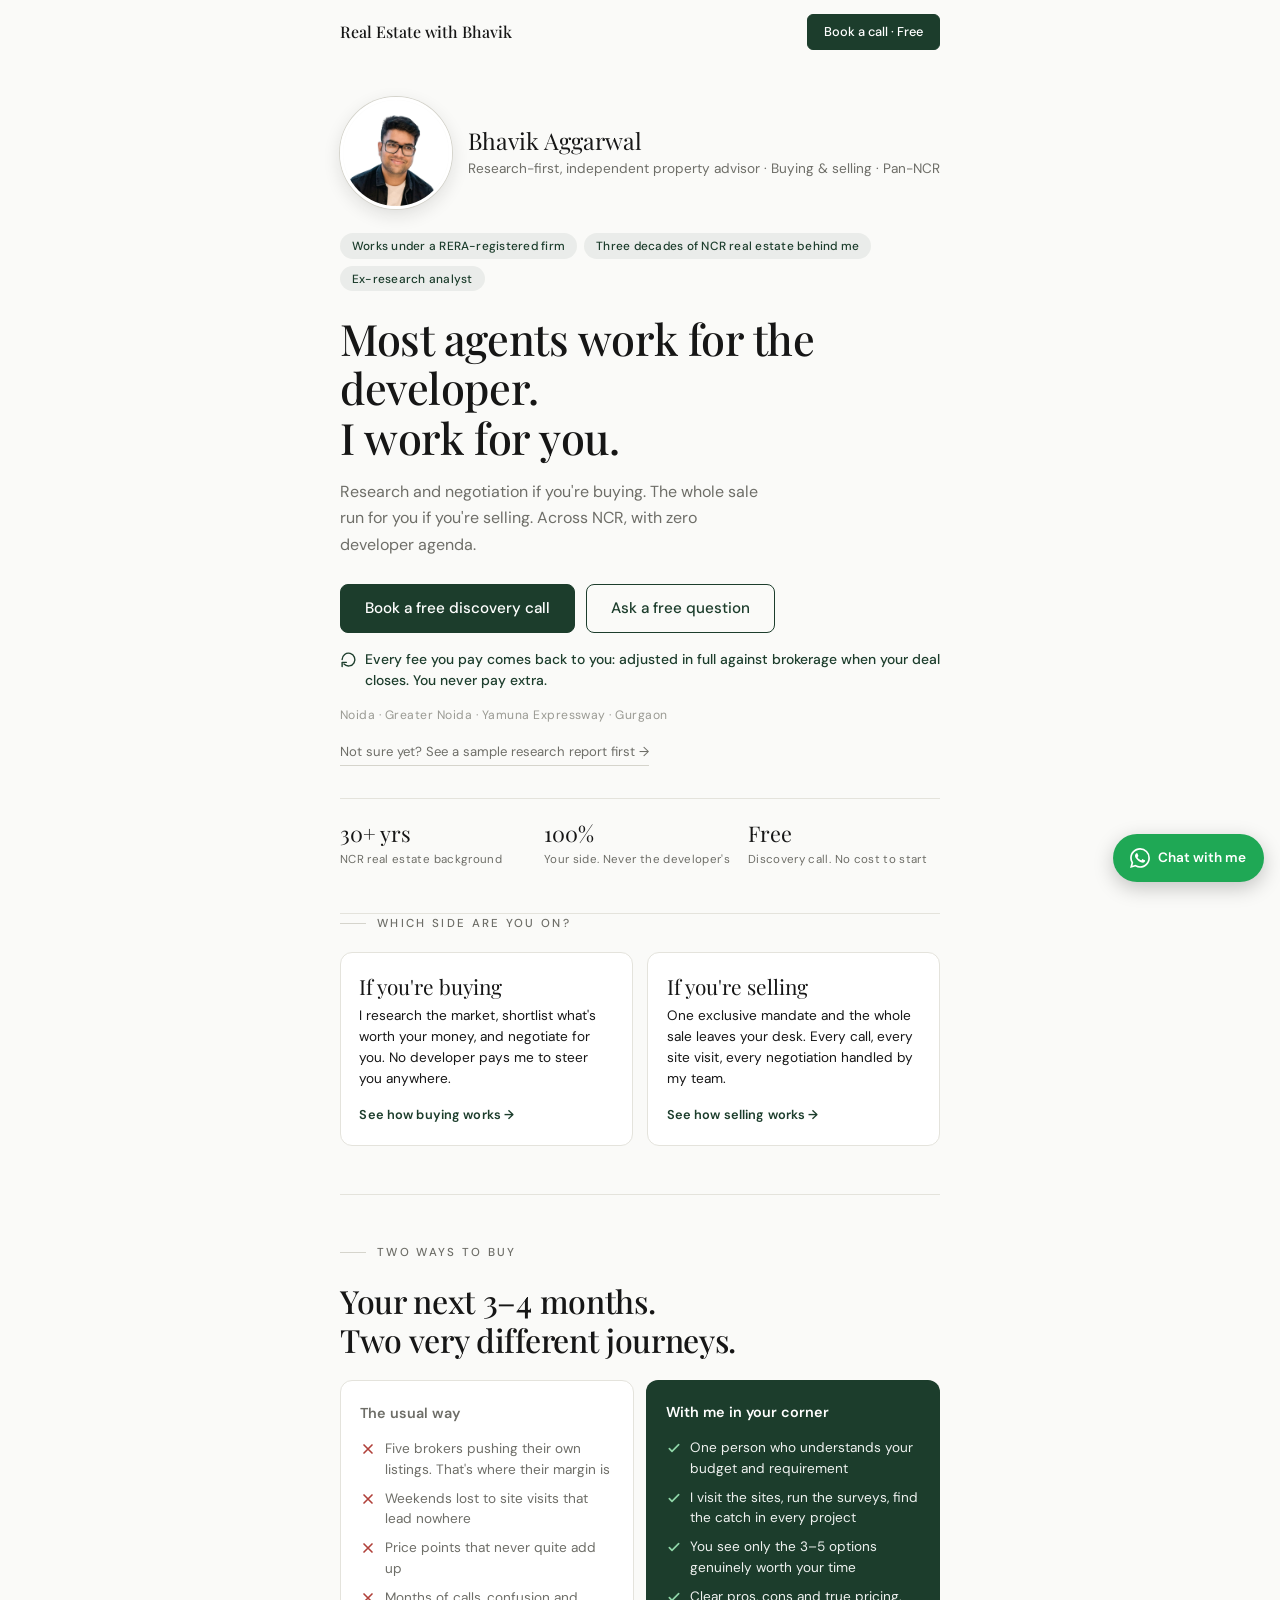
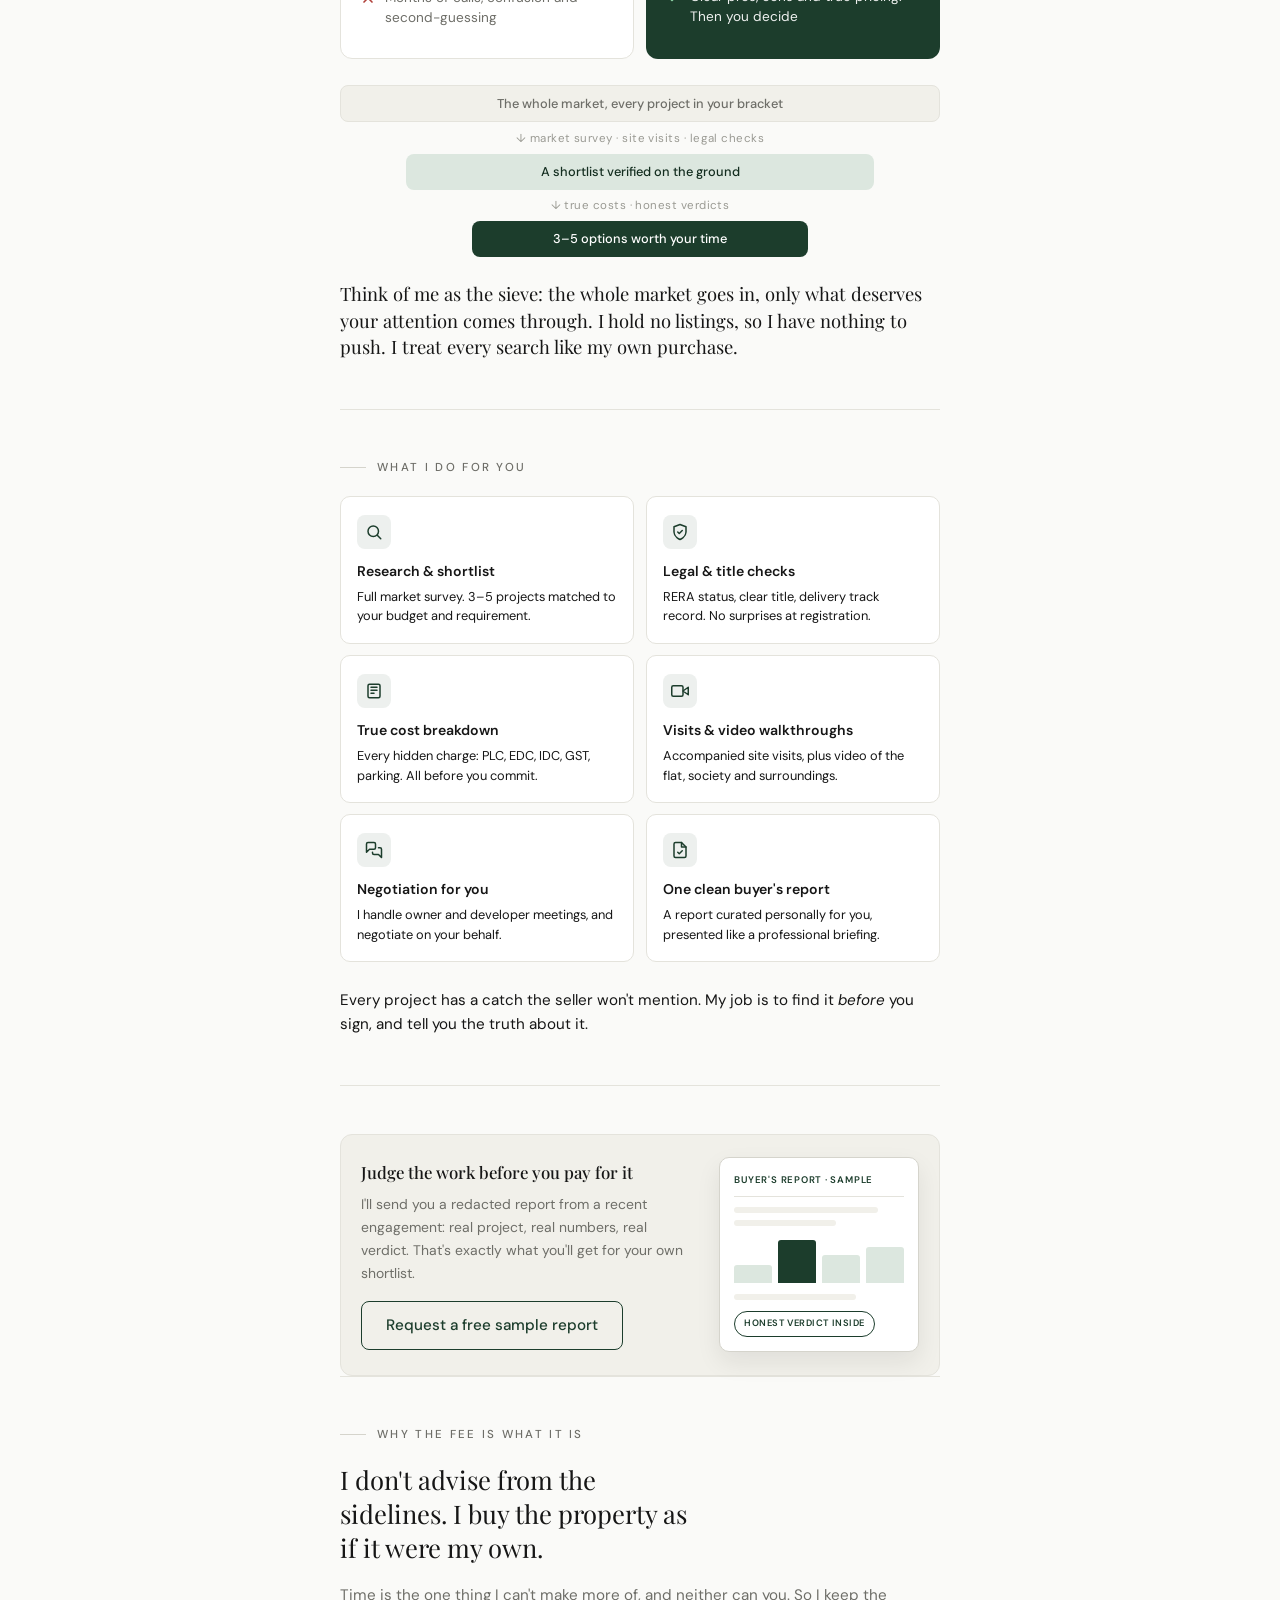
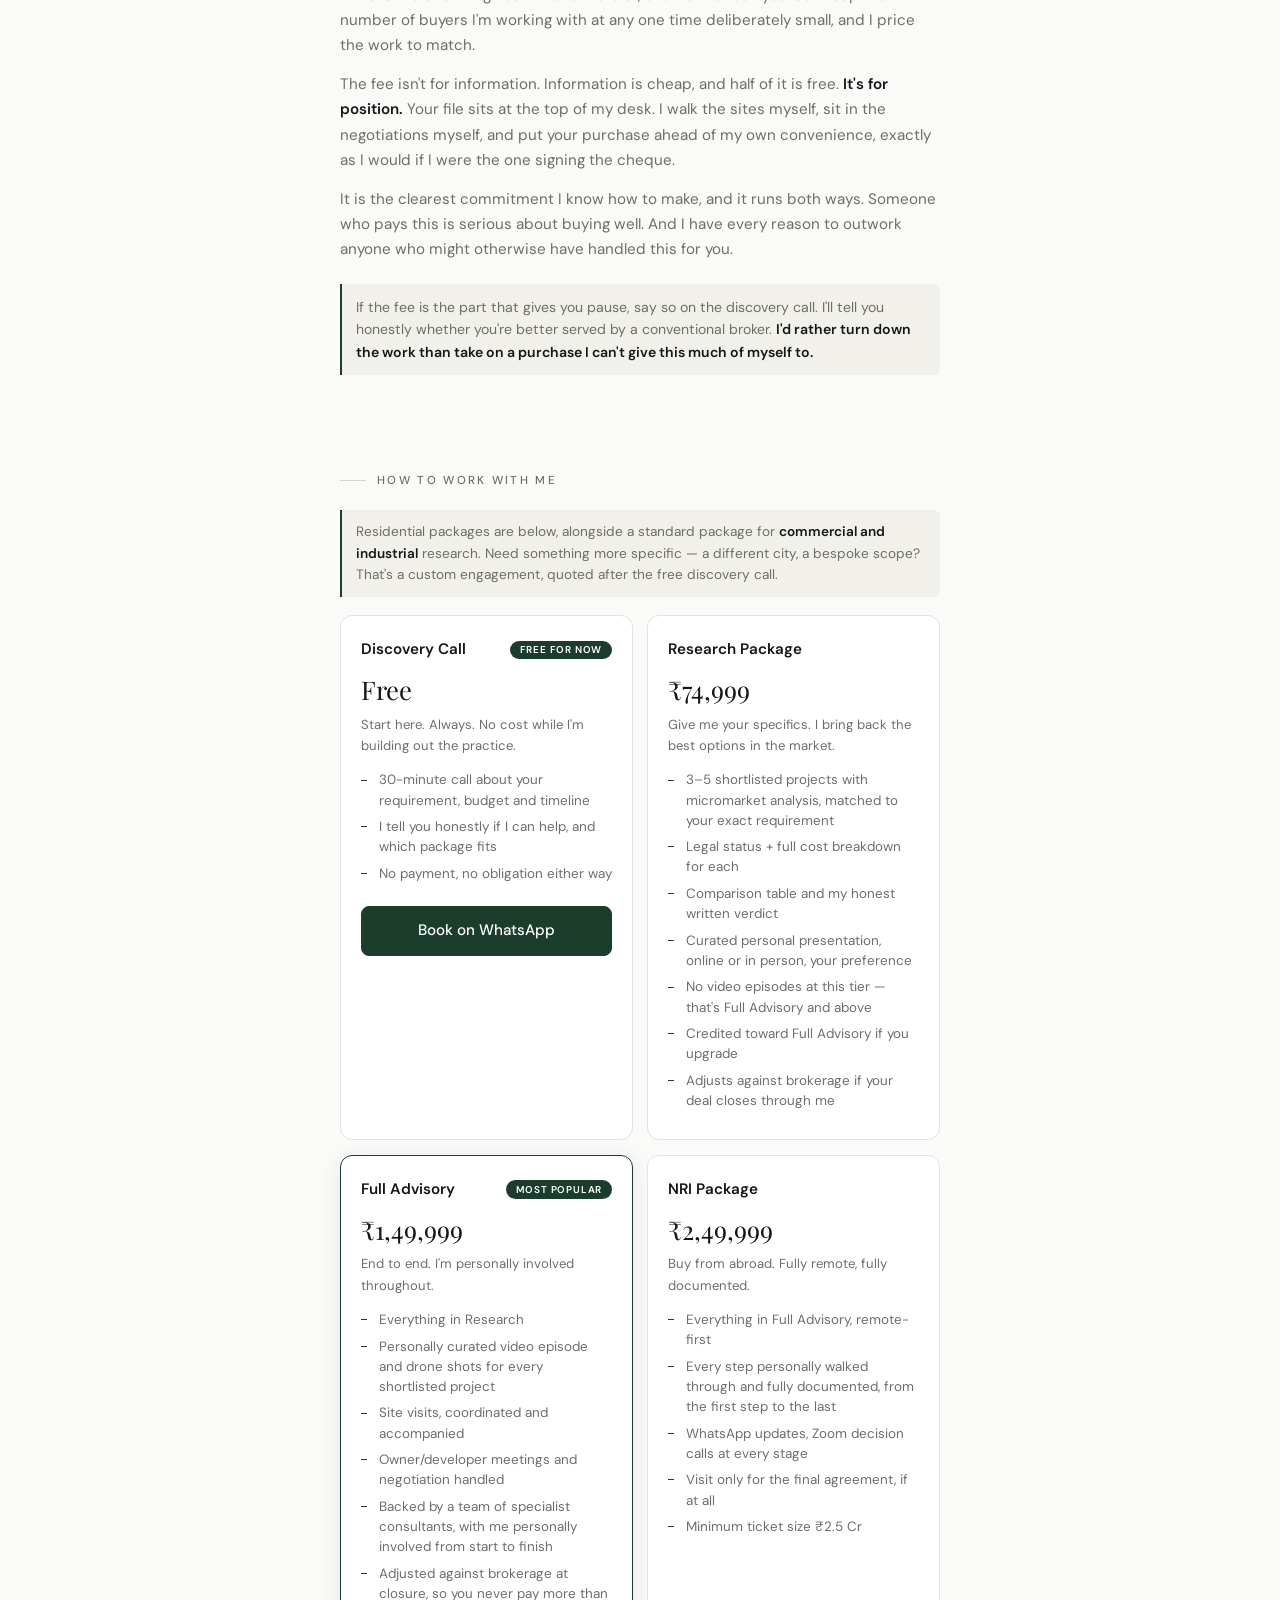
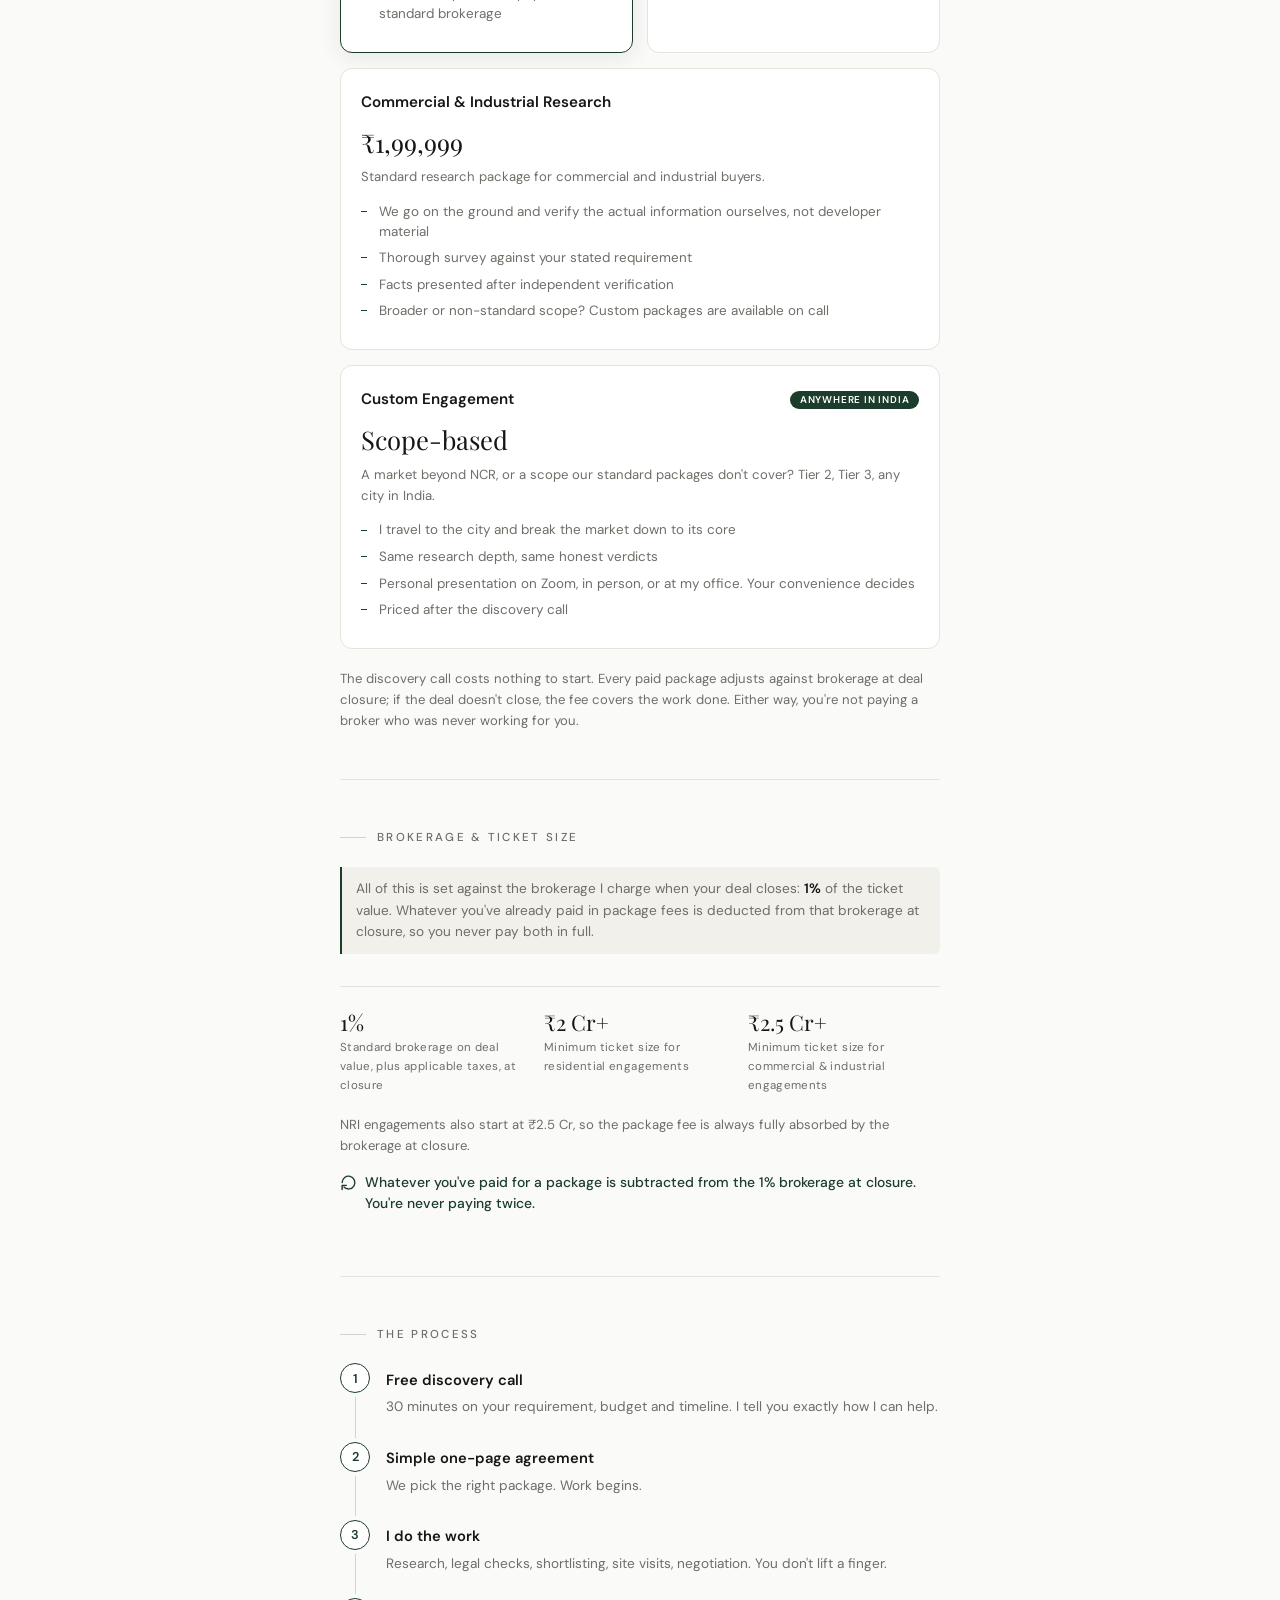
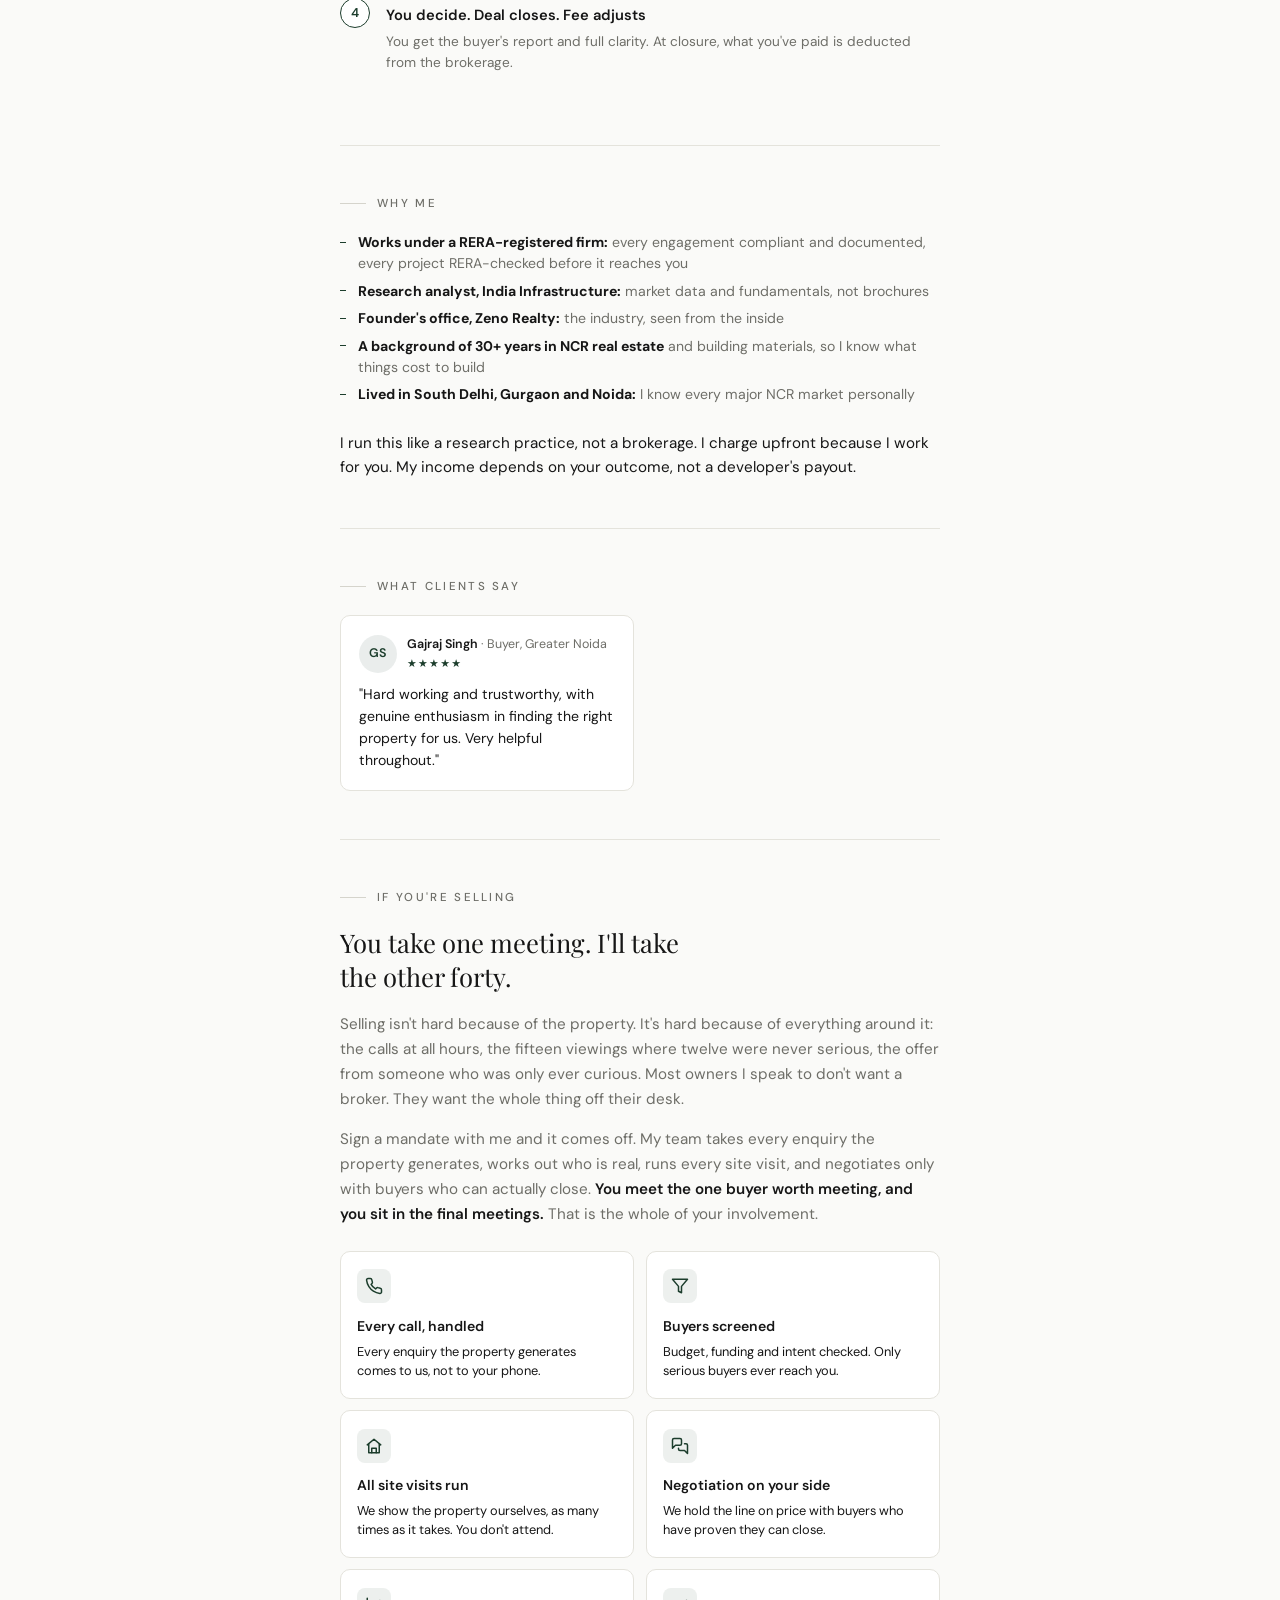
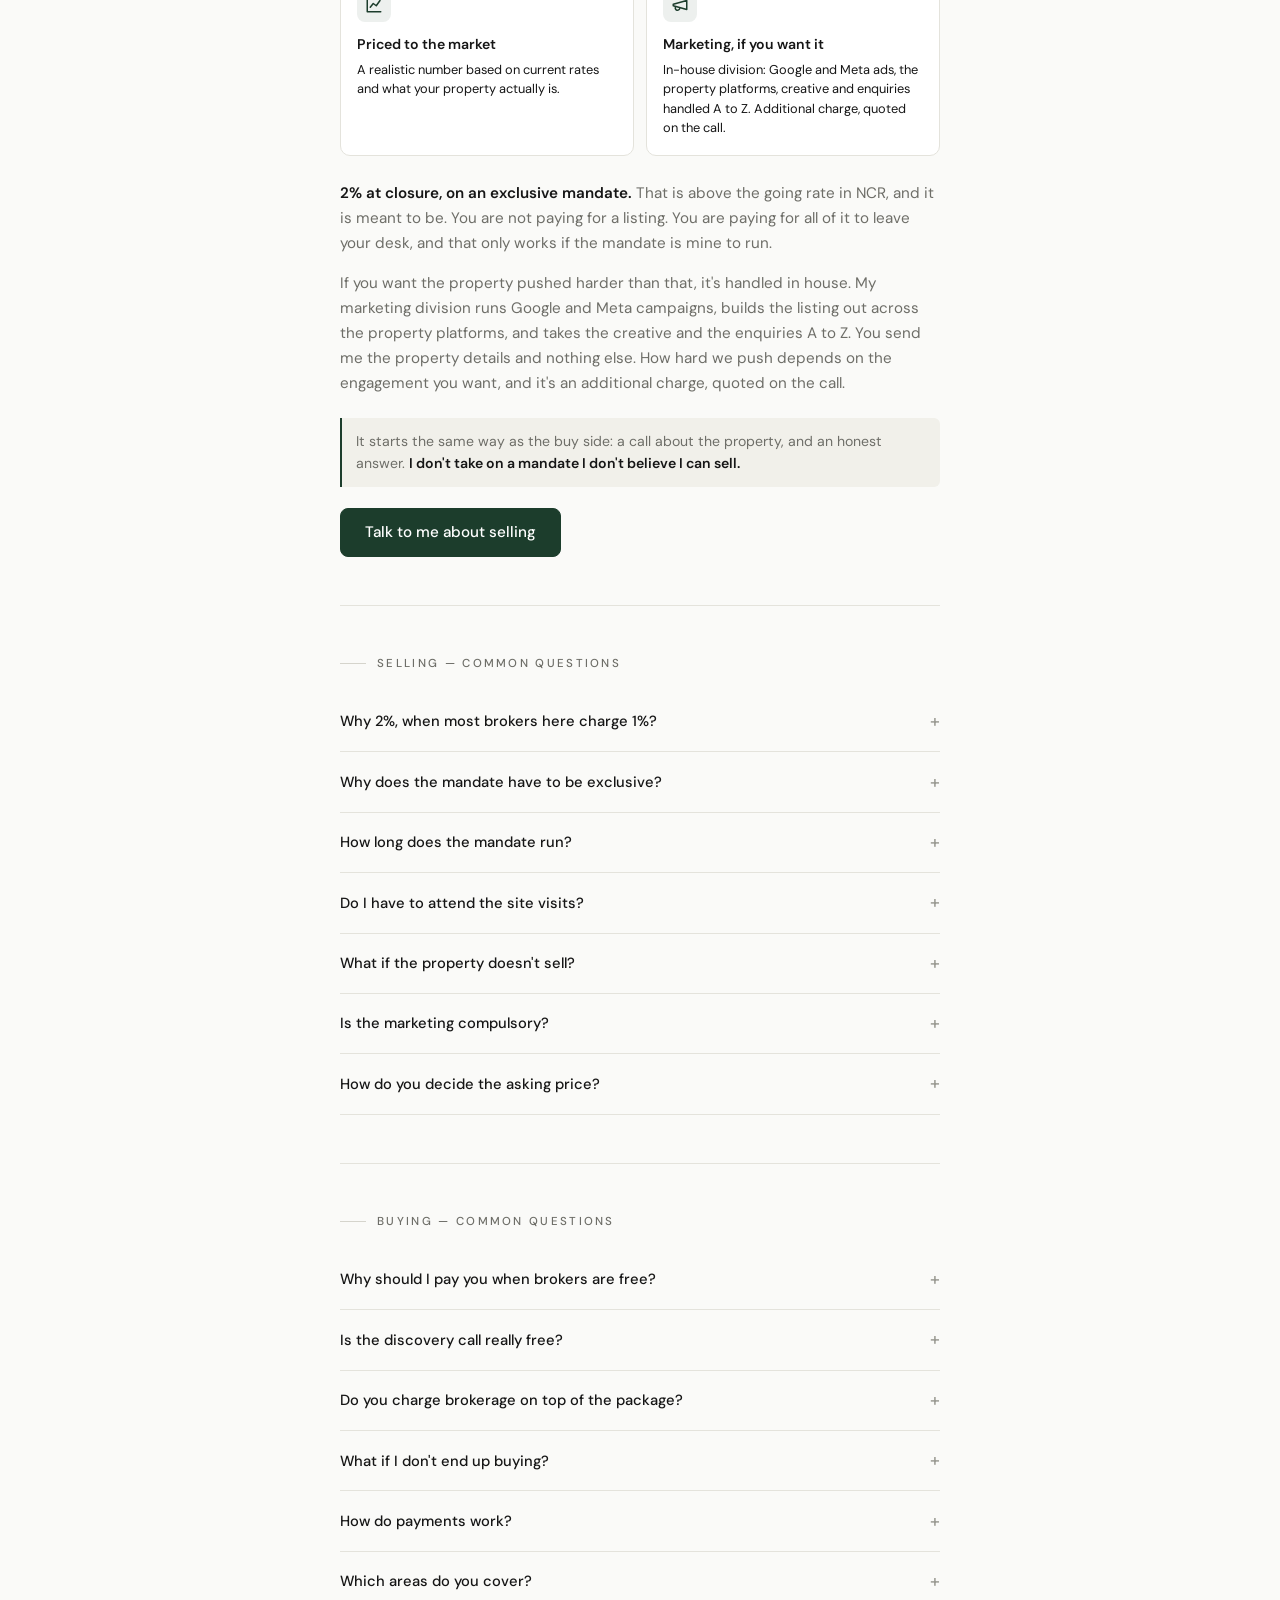
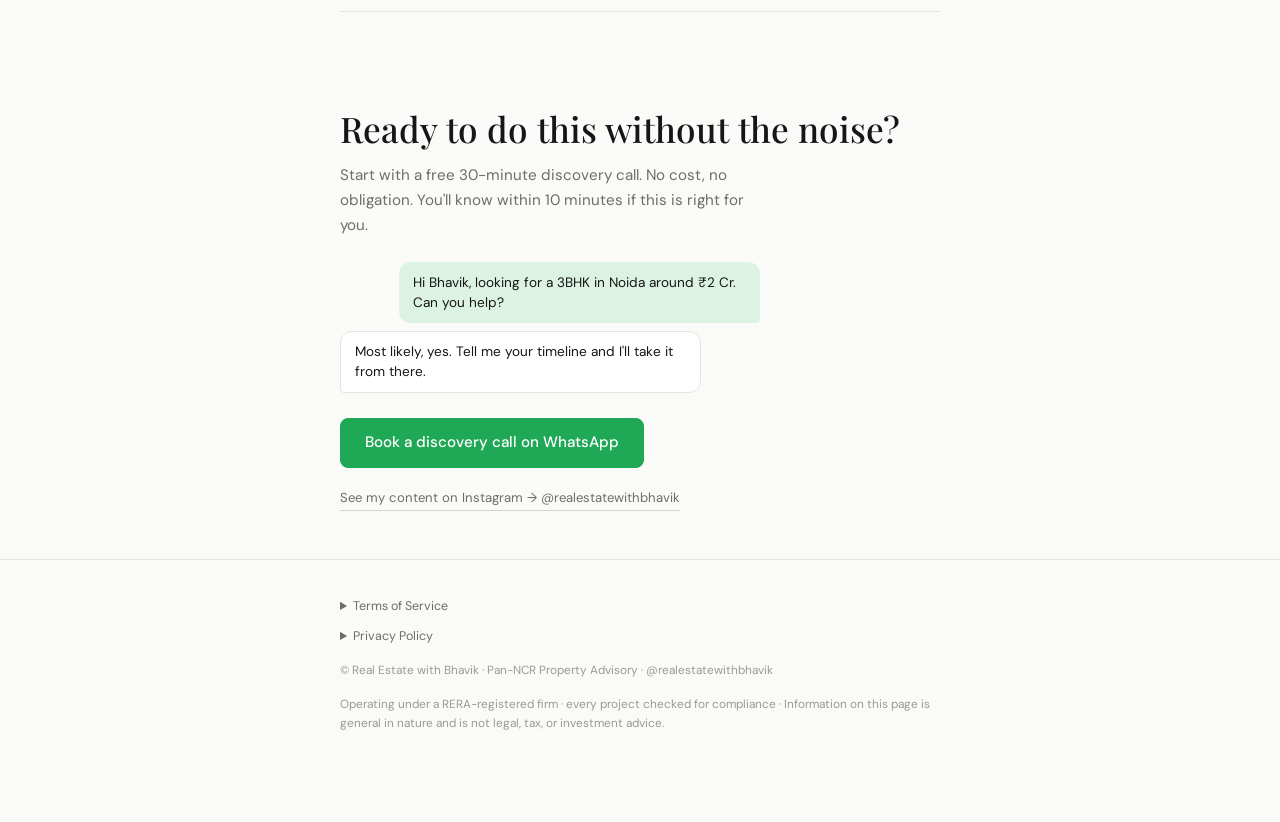
==== commit e544520d: "Add a seller FAQ section Seven questions covering the 2% against the 1% market rate, why the mandate" ====
--- a/index.html
+++ b/index.html
@@ -1041,10 +1041,57 @@
 
     <div class="wrap"><div class="rule"></div></div>
 
+    <!-- ===================== FAQ (SELLING) ===================== -->
+    <section id="faq-sell">
+      <div class="wrap reveal">
+        <div class="eyebrow">Selling — common questions</div>
+        <div class="faq">
+
+          <details>
+            <summary>Why 2%, when most brokers here charge 1%?</summary>
+            <p>Because a 1% broker is doing a different job. They put your number in front of whoever calls, forward you the enquiries, and leave you to run the viewings. I take the mandate and the work with it: every call, every visit, the screening, the negotiation and the price strategy. One percent buys you a listing. Two percent buys your time back, and a sale run properly by people who do this full time. If all you want is your property on a portal, a 1% broker is honestly better value. The extra point is for not having to live inside the process.</p>
+          </details>
+
+          <details>
+            <summary>Why does the mandate have to be exclusive?</summary>
+            <p>Because the effort is spent before any commission exists. My team's time on every viewing and every call goes in up front, and if three other brokers are working the same property, one of them closes on work I paid for. Exclusivity is what makes it rational to put real weight behind your sale. It also protects your price: a property being shopped by five brokers looks desperate, and buyers read that and offer accordingly.</p>
+          </details>
+
+          <details>
+            <summary>How long does the mandate run?</summary>
+            <p>We agree the period before you sign, based on the property and the price you're after. If it lapses without a sale, you're free to walk away. I'd rather set a realistic window than tie you into a long one.</p>
+          </details>
+
+          <details>
+            <summary>Do I have to attend the site visits?</summary>
+            <p>No. That's the entire point. We show the property ourselves, as many times as it takes, and you don't hear about the ones that were never serious. You come in at the end, for the buyer who is real and the final meetings.</p>
+          </details>
+
+          <details>
+            <summary>What if the property doesn't sell?</summary>
+            <p>You owe me nothing. There's no upfront fee on the sell side, and commission is only payable when a deal closes. The single exception is marketing, if you chose to add it, since that money is spent on your property as it's incurred.</p>
+          </details>
+
+          <details>
+            <summary>Is the marketing compulsory?</summary>
+            <p>No. The mandate already covers everything up to and including negotiation. Marketing is an optional add-on for when you want the property pushed harder than that, and it's quoted separately on the call.</p>
+          </details>
+
+          <details>
+            <summary>How do you decide the asking price?</summary>
+            <p>From current transacted rates in your micromarket, what your property actually is against the comparable stock, and how quickly you want it gone. You'll get an honest number rather than a flattering one. Overpricing a property costs you far more time than starting at the right figure.</p>
+          </details>
+
+        </div>
+      </div>
+    </section>
+
+    <div class="wrap"><div class="rule"></div></div>
+
     <!-- ===================== FAQ ===================== -->
     <section id="faq">
       <div class="wrap reveal">
-        <div class="eyebrow">Common questions</div>
+        <div class="eyebrow">Buying — common questions</div>
         <div class="faq">
 
           <details>
@@ -1070,11 +1117,6 @@
           <details>
             <summary>How do payments work?</summary>
             <p>Directly and simply: we confirm on WhatsApp, you pay by UPI or bank transfer, you get a receipt. No gateways, no stored cards.</p>
-          </details>
-
-          <details>
-            <summary>I want to sell, not buy. How does that work?</summary>
-            <p>You sign an exclusive mandate and I run the sale. Every call, every site visit, buyer screening and negotiation sit with my team. You meet only the buyers who are real, and you sit in the final meetings. It's 2% at closure, which is above the usual rate, because the work leaves your desk instead of moving around on it. Marketing is optional and quoted separately on the call.</p>
           </details>
 
           <details>
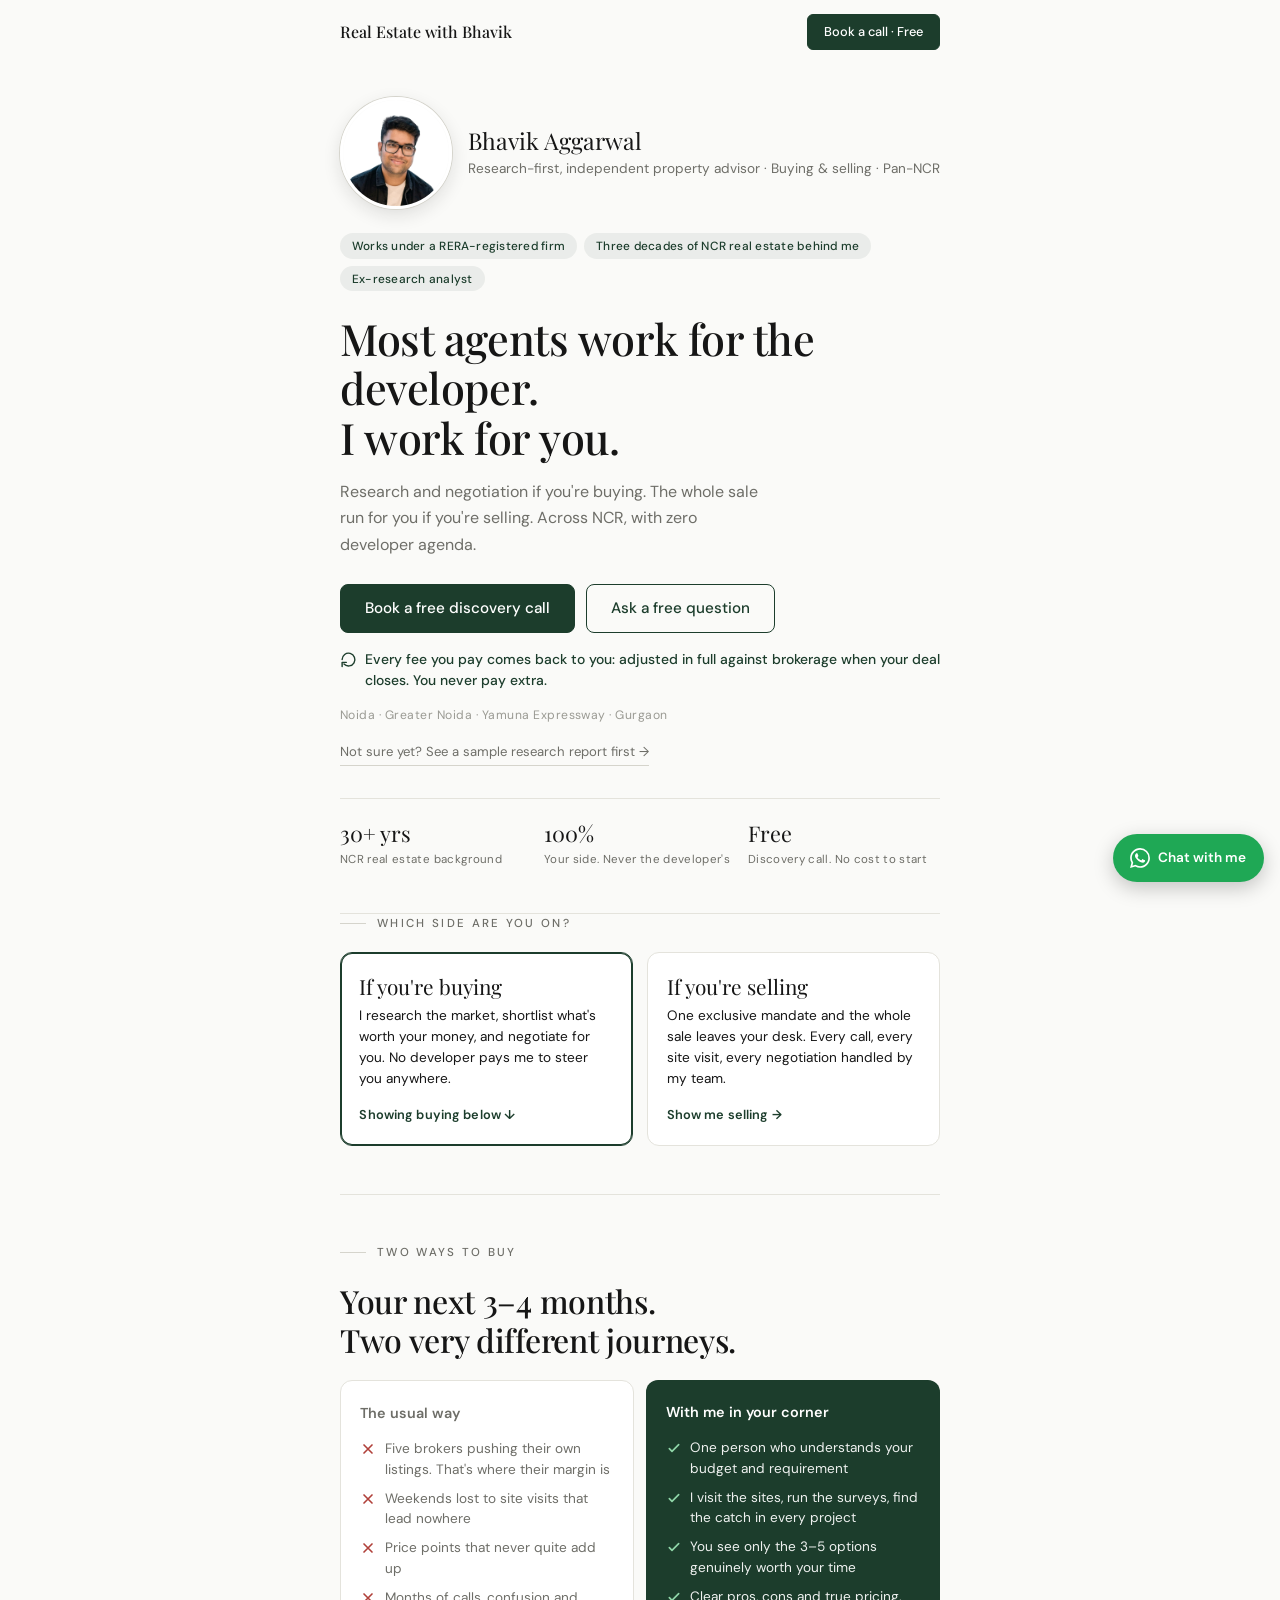
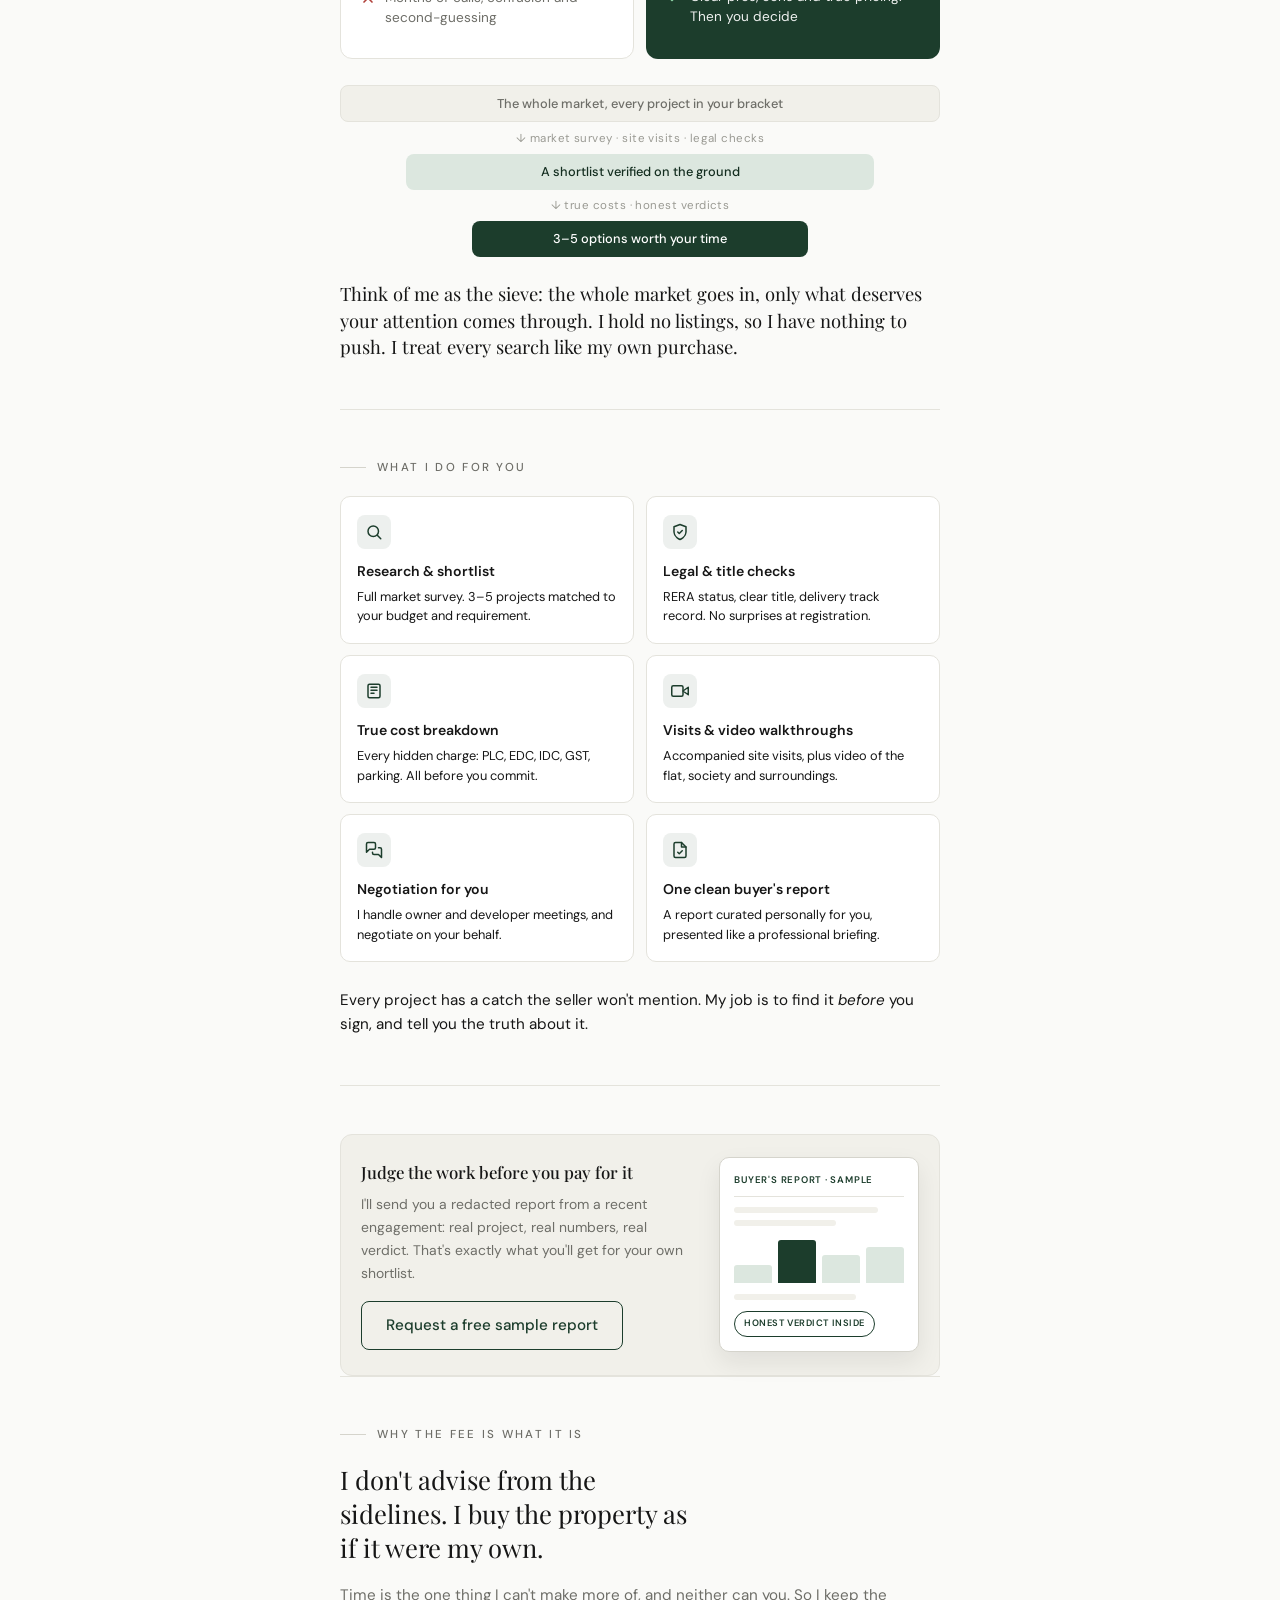
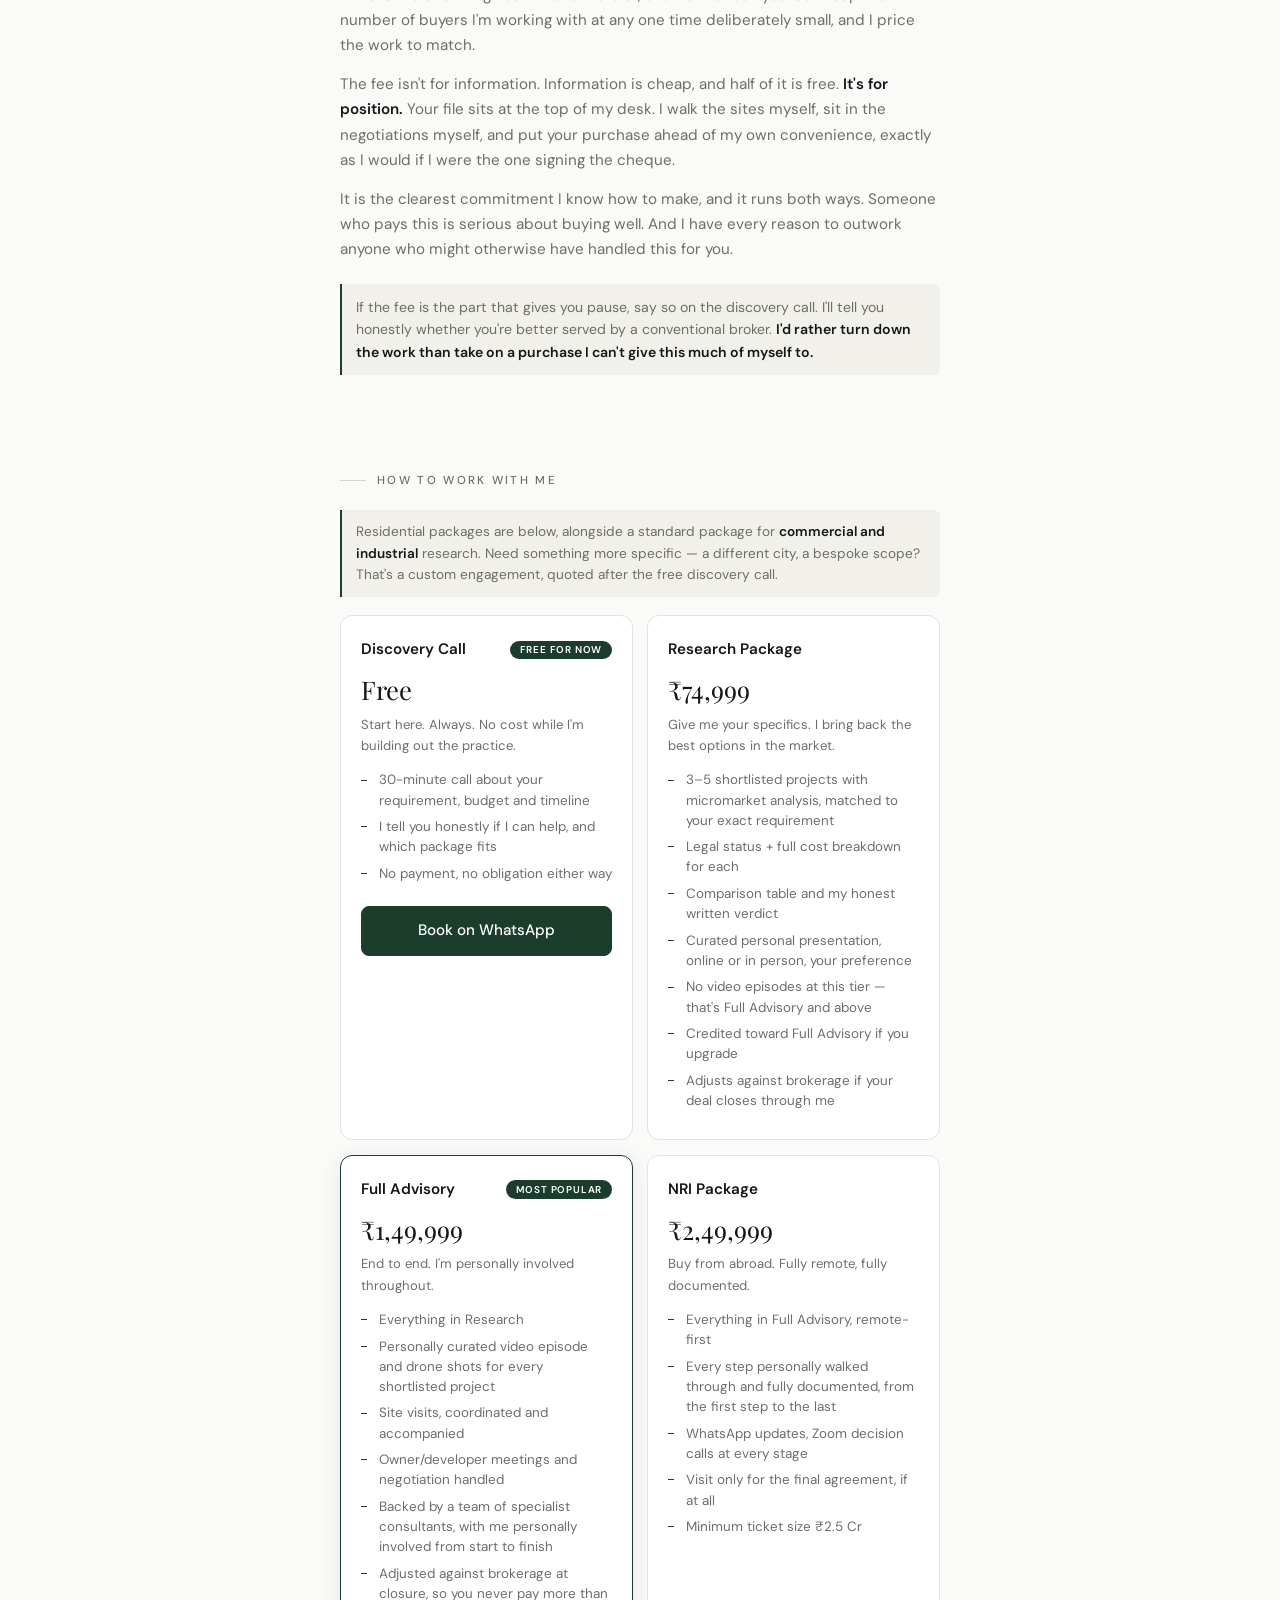
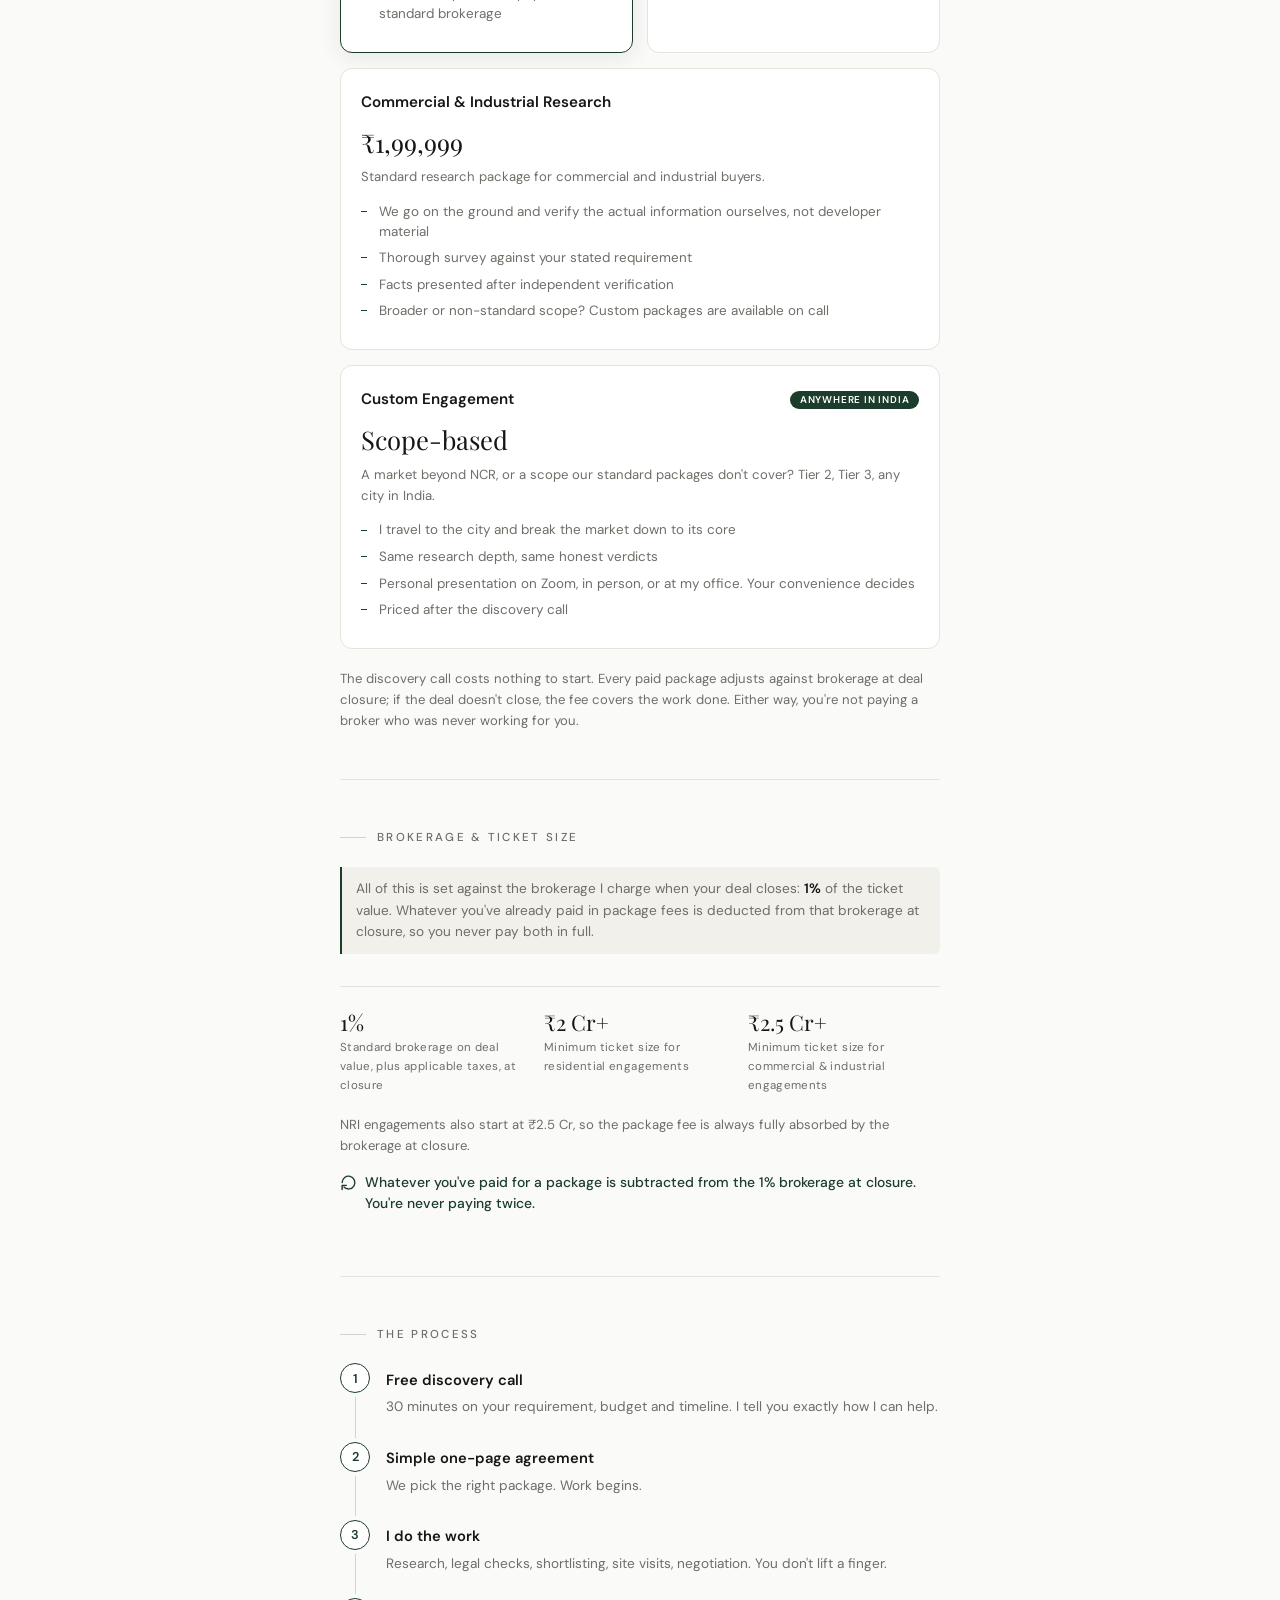
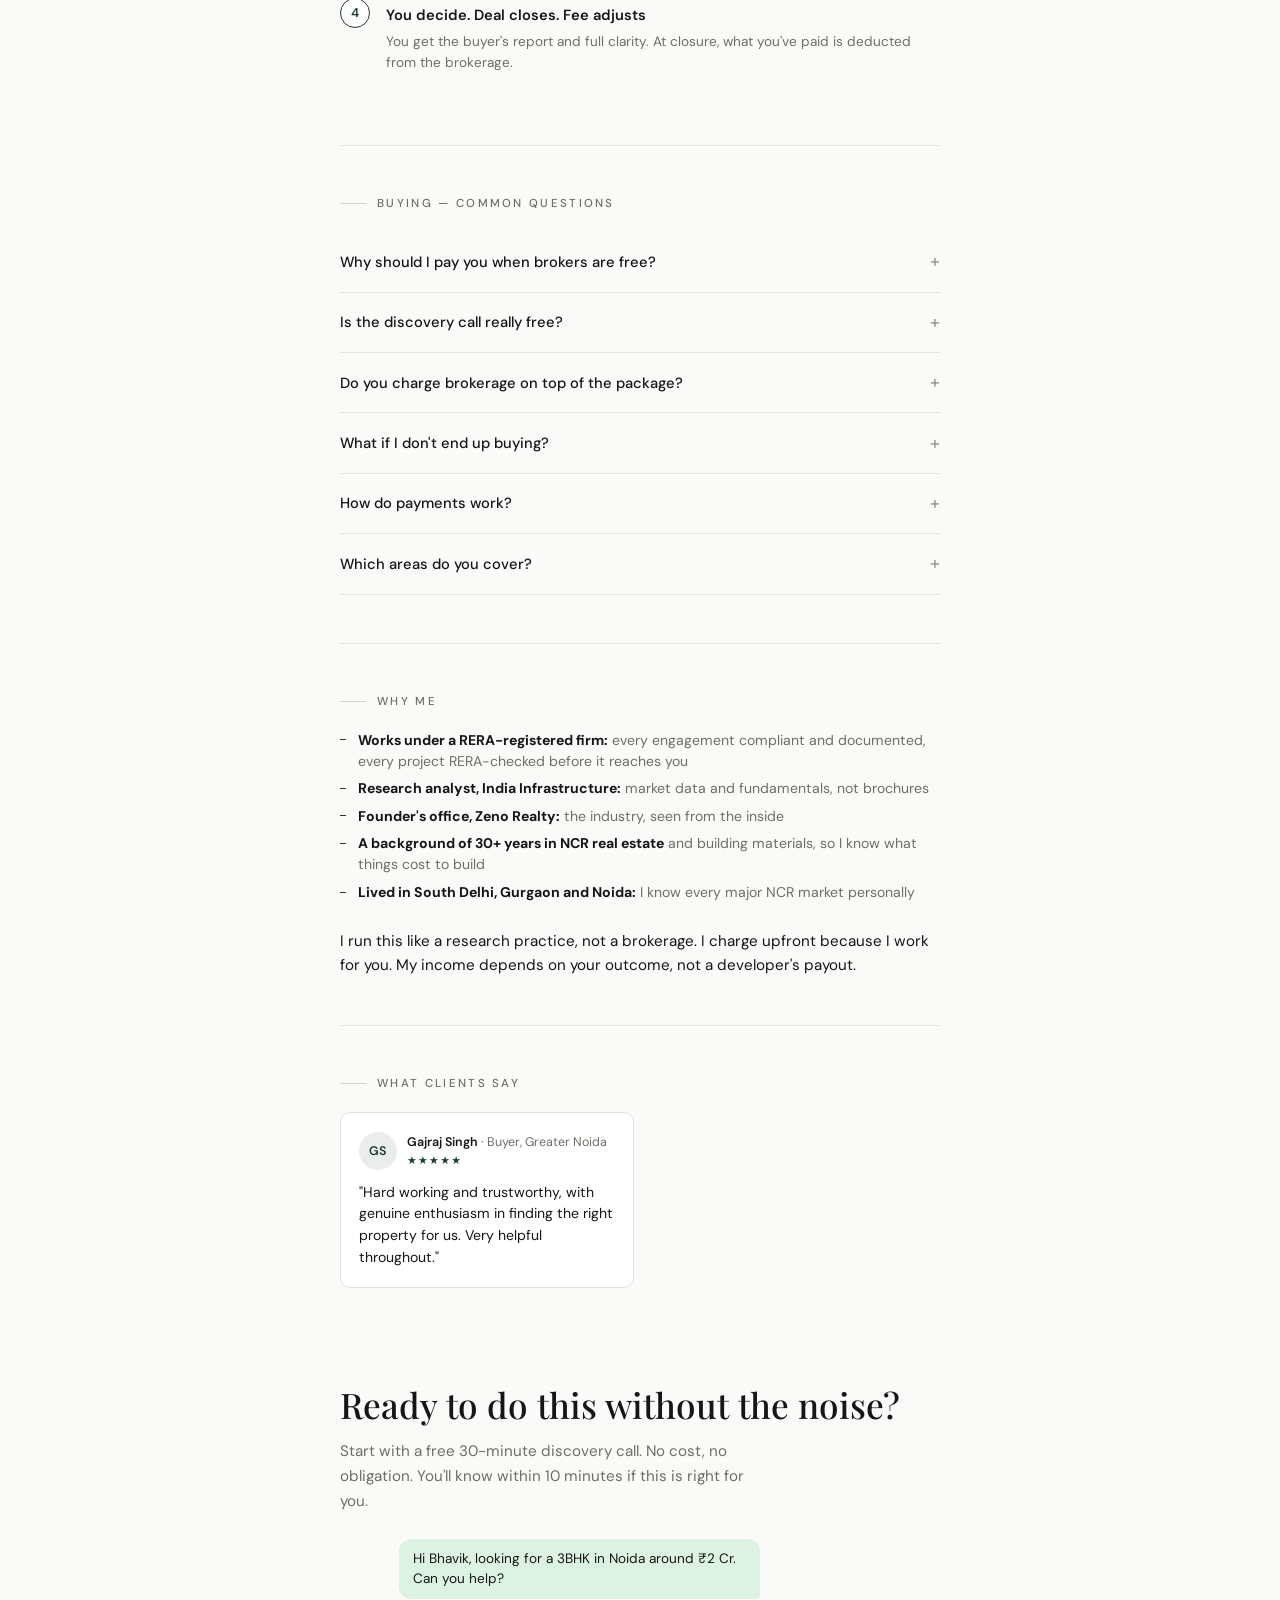
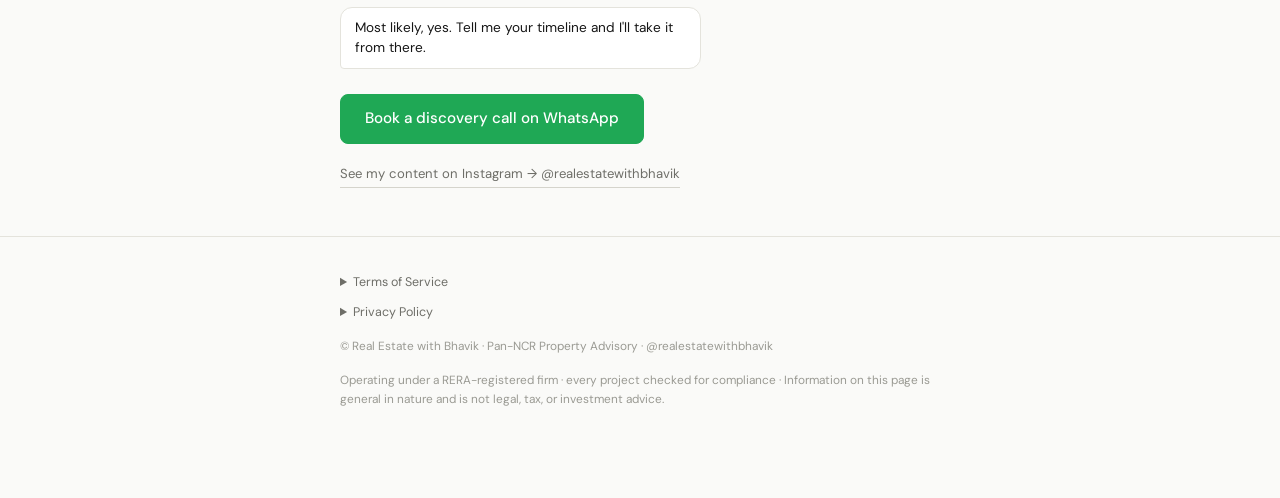
==== commit df993cc0: "Switch buying and selling into two selectable tracks The chooser now swaps the page content instead " ====
--- a/index.html
+++ b/index.html
@@ -203,19 +203,28 @@
     /* ========================================================
        FORK — buying or selling chooser
     ======================================================== */
-    section[id] { scroll-margin-top: 4.5rem; }
+    section[id], #track-buy, #track-sell { scroll-margin-top: 4.5rem; }
     .fork { display: grid; grid-template-columns: 1fr; gap: 0.9rem; }
     @media (min-width: 620px) { .fork { grid-template-columns: 1fr 1fr; } }
     .fork-card {
-      display: block;
+      display: block; width: 100%; text-align: left; cursor: pointer;
+      font: inherit; color: inherit; -webkit-appearance: none; appearance: none;
       background: var(--surface); border: 1px solid var(--line);
       border-radius: 12px; padding: 1.25rem 1.15rem;
-      transition: border-color 0.2s ease, background 0.2s ease;
+      transition: border-color 0.2s ease, background 0.2s ease, box-shadow 0.2s ease;
     }
     .fork-card:hover { border-color: var(--accent); background: #fff; }
+    .fork-card[aria-pressed="true"] {
+      border-color: var(--accent); background: #fff;
+      box-shadow: inset 0 0 0 1px var(--accent);
+    }
     .fork-name { font-family: var(--serif); font-size: 1.3rem; color: var(--ink); line-height: 1.25; margin-bottom: 0.4rem; }
     .fork-desc { font-size: 0.85rem; line-height: 1.55; margin-bottom: 0.9rem; }
     .fork-go { font-size: 0.8rem; font-weight: 600; color: var(--accent); letter-spacing: 0.01em; }
+    .fork-card .go-on { display: none; }
+    .fork-card[aria-pressed="true"] .go-idle { display: none; }
+    .fork-card[aria-pressed="true"] .go-on { display: inline; }
+    [hidden] { display: none !important; }
 
     /* ========================================================
        TWO JOURNEYS (comparison)
@@ -523,7 +532,6 @@
 
   <main>
 
-    <!-- ===================== HERO ===================== -->
     <section id="hero">
       <div class="wrap">
 
@@ -563,31 +571,32 @@
 
     <div class="wrap"><div class="rule"></div></div>
 
-    <!-- ===================== FORK ===================== -->
     <section id="fork" style="padding-top:0;">
       <div class="wrap reveal">
         <div class="eyebrow">Which side are you on?</div>
         <div class="fork">
 
-          <a class="fork-card" href="#journey" data-goatcounter-click="fork-buying">
+          <button type="button" class="fork-card" data-track="buy" aria-pressed="true" data-goatcounter-click="fork-buying">
             <div class="fork-name">If you're buying</div>
             <div class="fork-desc">I research the market, shortlist what's worth your money, and negotiate for you. No developer pays me to steer you anywhere.</div>
-            <div class="fork-go">See how buying works →</div>
-          </a>
-
-          <a class="fork-card" href="#sell" data-goatcounter-click="fork-selling">
+            <div class="fork-go"><span class="go-idle">Show me buying →</span><span class="go-on">Showing buying below ↓</span></div>
+          </button>
+
+          <button type="button" class="fork-card" data-track="sell" aria-pressed="false" data-goatcounter-click="fork-selling">
             <div class="fork-name">If you're selling</div>
             <div class="fork-desc">One exclusive mandate and the whole sale leaves your desk. Every call, every site visit, every negotiation handled by my team.</div>
-            <div class="fork-go">See how selling works →</div>
-          </a>
-
-        </div>
-      </div>
-    </section>
+            <div class="fork-go"><span class="go-idle">Show me selling →</span><span class="go-on">Showing selling below ↓</span></div>
+          </button>
+
+        </div>
+      </div>
+    </section>
+
+    <!-- ============ TRACK: BUYING ============ -->
+    <div id="track-buy">
 
     <div class="wrap"><div class="rule"></div></div>
 
-    <!-- ===================== TWO JOURNEYS ===================== -->
     <section id="journey">
       <div class="wrap reveal">
         <div class="eyebrow">Two ways to buy</div>
@@ -629,7 +638,6 @@
 
     <div class="wrap"><div class="rule"></div></div>
 
-    <!-- ===================== WHAT I DO ===================== -->
     <section id="solution">
       <div class="wrap reveal">
         <div class="eyebrow">What I do for you</div>
@@ -678,7 +686,6 @@
 
     <div class="wrap"><div class="rule"></div></div>
 
-    <!-- ===================== SAMPLE REPORT ===================== -->
     <section id="sample" style="padding-bottom:0;">
       <div class="wrap reveal">
         <div class="panel panel-flex">
@@ -706,7 +713,6 @@
 
     <div class="wrap"><div class="rule"></div></div>
 
-    <!-- ===================== STANCE ===================== -->
     <section id="stance">
       <div class="wrap reveal">
         <div class="eyebrow">Why the fee is what it is</div>
@@ -719,8 +725,6 @@
         <p class="stance-note">If the fee is the part that gives you pause, say so on the discovery call. I'll tell you honestly whether you're better served by a conventional broker. <strong>I'd rather turn down the work than take on a purchase I can't give this much of myself to.</strong></p>
       </div>
     </section>
-
-    <!-- ===================== PACKAGES ===================== -->
     <section id="packages">
       <div class="wrap reveal">
         <div class="eyebrow">How to work with me</div>
@@ -815,7 +819,6 @@
 
     <div class="wrap"><div class="rule"></div></div>
 
-    <!-- ===================== BROKERAGE ===================== -->
     <section id="brokerage">
       <div class="wrap reveal">
         <div class="eyebrow">Brokerage &amp; ticket size</div>
@@ -832,7 +835,6 @@
 
     <div class="wrap"><div class="rule"></div></div>
 
-    <!-- ===================== PROCESS ===================== -->
     <section id="process">
       <div class="wrap reveal">
         <div class="eyebrow">The process</div>
@@ -876,7 +878,160 @@
 
     <div class="wrap"><div class="rule"></div></div>
 
-    <!-- ===================== WHY ME ===================== -->
+    <section id="faq">
+      <div class="wrap reveal">
+        <div class="eyebrow">Buying — common questions</div>
+        <div class="faq">
+
+          <details>
+            <summary>Why should I pay you when brokers are free?</summary>
+            <p>Brokers are free because the developer pays them, which means their advice serves whoever pays. My fee comes from you, so my only incentive is that you buy right. And every fee adjusts against brokerage at closure, so in total you don't pay more anyway.</p>
+          </details>
+
+          <details>
+            <summary>Is the discovery call really free?</summary>
+            <p>Yes, no charge, while I'm building out the practice. If it ever becomes unmanageable to keep it free, I'll introduce a fee for new bookings, but that won't affect a conversation already in progress.</p>
+          </details>
+
+          <details>
+            <summary>Do you charge brokerage on top of the package?</summary>
+            <p>Standard 1% brokerage applies at closure, same as anywhere else. But your advisory fee adjusts against it, so you never pay more than you would with a regular broker.</p>
+          </details>
+
+          <details>
+            <summary>What if I don't end up buying?</summary>
+            <p>The fee pays for the work delivered: research, shortlisting, site visits, negotiation time. It isn't refundable, but there's also no brokerage to pay.</p>
+          </details>
+
+          <details>
+            <summary>How do payments work?</summary>
+            <p>Directly and simply: we confirm on WhatsApp, you pay by UPI or bank transfer, you get a receipt. No gateways, no stored cards.</p>
+          </details>
+
+          <details>
+            <summary>Which areas do you cover?</summary>
+            <p>Noida, Greater Noida, Yamuna Expressway and Gurgaon as standard; the rest of NCR on request. Tier 2–3 cities via custom engagement.</p>
+          </details>
+
+        </div>
+      </div>
+    </section>
+    </div>
+
+    <!-- ============ TRACK: SELLING ============ -->
+    <div id="track-sell" hidden>
+
+    <div class="wrap"><div class="rule"></div></div>
+
+    <section id="sell">
+      <div class="wrap reveal">
+        <div class="eyebrow">If you're selling</div>
+        <p class="stance-lead">You take one meeting. I'll take the other forty.</p>
+        <div class="stance-body">
+          <p>Selling isn't hard because of the property. It's hard because of everything around it: the calls at all hours, the fifteen viewings where twelve were never serious, the offer from someone who was only ever curious. Most owners I speak to don't want a broker. They want the whole thing off their desk.</p>
+          <p>Sign a mandate with me and it comes off. My team takes every enquiry the property generates, works out who is real, runs every site visit, and negotiates only with buyers who can actually close. <strong>You meet the one buyer worth meeting, and you sit in the final meetings.</strong> That is the whole of your involvement.</p>
+        </div>
+
+        <div class="svc-grid" style="margin-top:1.5rem;">
+
+          <div class="svc">
+            <div class="svc-icon"><svg viewBox="0 0 24 24" fill="none" stroke="currentColor" stroke-width="2" stroke-linecap="round" stroke-linejoin="round"><path d="M22 16.9v3a2 2 0 0 1-2.2 2 19.8 19.8 0 0 1-8.6-3.1 19.5 19.5 0 0 1-6-6A19.8 19.8 0 0 1 2.1 4.2 2 2 0 0 1 4.1 2h3a2 2 0 0 1 2 1.7c.1 1 .4 1.9.7 2.8a2 2 0 0 1-.5 2.1L8.1 9.9a16 16 0 0 0 6 6l1.3-1.3a2 2 0 0 1 2.1-.4c.9.3 1.8.6 2.8.7a2 2 0 0 1 1.7 2z"/></svg></div>
+            <div class="svc-title">Every call, handled</div>
+            <div class="svc-desc">Every enquiry the property generates comes to us, not to your phone.</div>
+          </div>
+
+          <div class="svc">
+            <div class="svc-icon"><svg viewBox="0 0 24 24" fill="none" stroke="currentColor" stroke-width="2" stroke-linecap="round" stroke-linejoin="round"><path d="M22 3H2l8 9.5V19l4 2v-8.5z"/></svg></div>
+            <div class="svc-title">Buyers screened</div>
+            <div class="svc-desc">Budget, funding and intent checked. Only serious buyers ever reach you.</div>
+          </div>
+
+          <div class="svc">
+            <div class="svc-icon"><svg viewBox="0 0 24 24" fill="none" stroke="currentColor" stroke-width="2" stroke-linecap="round" stroke-linejoin="round"><path d="M3 10.5 12 3l9 7.5"/><path d="M5 9.5V21h14V9.5"/><path d="M9 21v-6h6v6"/></svg></div>
+            <div class="svc-title">All site visits run</div>
+            <div class="svc-desc">We show the property ourselves, as many times as it takes. You don't attend.</div>
+          </div>
+
+          <div class="svc">
+            <div class="svc-icon"><svg viewBox="0 0 24 24" fill="none" stroke="currentColor" stroke-width="2" stroke-linecap="round" stroke-linejoin="round"><path d="M14 9a2 2 0 0 1-2 2H6l-4 4V4a2 2 0 0 1 2-2h8a2 2 0 0 1 2 2z"/><path d="M18 9h2a2 2 0 0 1 2 2v11l-4-4h-6a2 2 0 0 1-2-2v-1"/></svg></div>
+            <div class="svc-title">Negotiation on your side</div>
+            <div class="svc-desc">We hold the line on price with buyers who have proven they can close.</div>
+          </div>
+
+          <div class="svc">
+            <div class="svc-icon"><svg viewBox="0 0 24 24" fill="none" stroke="currentColor" stroke-width="2" stroke-linecap="round" stroke-linejoin="round"><path d="M3 3v18h18"/><path d="m7 15 4-5 4 3 5-7"/></svg></div>
+            <div class="svc-title">Priced to the market</div>
+            <div class="svc-desc">A realistic number based on current rates and what your property actually is.</div>
+          </div>
+
+          <div class="svc">
+            <div class="svc-icon"><svg viewBox="0 0 24 24" fill="none" stroke="currentColor" stroke-width="2" stroke-linecap="round" stroke-linejoin="round"><path d="m3 11 18-5v12L3 13z"/><path d="M11.6 16.8a3 3 0 1 1-5.8-1.6"/></svg></div>
+            <div class="svc-title">Marketing, if you want it</div>
+            <div class="svc-desc">In-house division: Google and Meta ads, the property platforms, creative and enquiries handled A to Z. Additional charge, quoted on the call.</div>
+          </div>
+
+        </div>
+
+        <div class="stance-body" style="margin-top:1.6rem;">
+          <p><strong>2% at closure, on an exclusive mandate.</strong> That is above the going rate in NCR, and it is meant to be. You are not paying for a listing. You are paying for all of it to leave your desk, and that only works if the mandate is mine to run.</p>
+          <p>If you want the property pushed harder than that, it's handled in house. My marketing division runs Google and Meta campaigns, builds the listing out across the property platforms, and takes the creative and the enquiries A to Z. You send me the property details and nothing else. How hard we push depends on the engagement you want, and it's an additional charge, quoted on the call.</p>
+        </div>
+
+        <p class="stance-note">It starts the same way as the buy side: a call about the property, and an honest answer. <strong>I don't take on a mandate I don't believe I can sell.</strong></p>
+
+        <a class="btn btn-block" style="margin-top:1.3rem;" data-goatcounter-click="sell-whatsapp" href="https://wa.me/917011733205?text=Hi%20Bhavik%2C%20I%27d%20like%20to%20talk%20about%20selling%20my%20property." target="_blank" rel="noopener">Talk to me about selling</a>
+      </div>
+    </section>
+
+    <div class="wrap"><div class="rule"></div></div>
+
+    <section id="faq-sell">
+      <div class="wrap reveal">
+        <div class="eyebrow">Selling — common questions</div>
+        <div class="faq">
+
+          <details>
+            <summary>Why 2%, when most brokers here charge 1%?</summary>
+            <p>Because a 1% broker is doing a different job. They put your number in front of whoever calls, forward you the enquiries, and leave you to run the viewings. I take the mandate and the work with it: every call, every visit, the screening, the negotiation and the price strategy. One percent buys you a listing. Two percent buys your time back, and a sale run properly by people who do this full time. If all you want is your property on a portal, a 1% broker is honestly better value. The extra point is for not having to live inside the process.</p>
+          </details>
+
+          <details>
+            <summary>Why does the mandate have to be exclusive?</summary>
+            <p>Because the effort is spent before any commission exists. My team's time on every viewing and every call goes in up front, and if three other brokers are working the same property, one of them closes on work I paid for. Exclusivity is what makes it rational to put real weight behind your sale. It also protects your price: a property being shopped by five brokers looks desperate, and buyers read that and offer accordingly.</p>
+          </details>
+
+          <details>
+            <summary>How long does the mandate run?</summary>
+            <p>We agree the period before you sign, based on the property and the price you're after. If it lapses without a sale, you're free to walk away. I'd rather set a realistic window than tie you into a long one.</p>
+          </details>
+
+          <details>
+            <summary>Do I have to attend the site visits?</summary>
+            <p>No. That's the entire point. We show the property ourselves, as many times as it takes, and you don't hear about the ones that were never serious. You come in at the end, for the buyer who is real and the final meetings.</p>
+          </details>
+
+          <details>
+            <summary>What if the property doesn't sell?</summary>
+            <p>You owe me nothing. There's no upfront fee on the sell side, and commission is only payable when a deal closes. The single exception is marketing, if you chose to add it, since that money is spent on your property as it's incurred.</p>
+          </details>
+
+          <details>
+            <summary>Is the marketing compulsory?</summary>
+            <p>No. The mandate already covers everything up to and including negotiation. Marketing is an optional add-on for when you want the property pushed harder than that, and it's quoted separately on the call.</p>
+          </details>
+
+          <details>
+            <summary>How do you decide the asking price?</summary>
+            <p>From current transacted rates in your micromarket, what your property actually is against the comparable stock, and how quickly you want it gone. You'll get an honest number rather than a flattering one. Overpricing a property costs you far more time than starting at the right figure.</p>
+          </details>
+
+        </div>
+      </div>
+    </section>
+    </div>
+
+    <div class="wrap"><div class="rule"></div></div>
+
     <section id="why">
       <div class="wrap reveal">
         <div class="eyebrow">Why me</div>
@@ -893,9 +1048,6 @@
 
     <div class="wrap"><div class="rule"></div></div>
 
-    <!-- ===================== TESTIMONIALS ===================== -->
-    <!-- NOTE: Replace the placeholder cards below with real client quotes.
-         Keep each quote to 2 lines max. Aim for 5–8 total. -->
     <section id="testimonials">
       <div class="wrap reveal">
         <div class="eyebrow">What clients say</div>
@@ -976,159 +1128,6 @@
       </div>
     </section>
 
-    <div class="wrap"><div class="rule"></div></div>
-
-    <!-- ===================== SELL BOX ===================== -->
-    <section id="sell">
-      <div class="wrap reveal">
-        <div class="eyebrow">If you're selling</div>
-        <p class="stance-lead">You take one meeting. I'll take the other forty.</p>
-        <div class="stance-body">
-          <p>Selling isn't hard because of the property. It's hard because of everything around it: the calls at all hours, the fifteen viewings where twelve were never serious, the offer from someone who was only ever curious. Most owners I speak to don't want a broker. They want the whole thing off their desk.</p>
-          <p>Sign a mandate with me and it comes off. My team takes every enquiry the property generates, works out who is real, runs every site visit, and negotiates only with buyers who can actually close. <strong>You meet the one buyer worth meeting, and you sit in the final meetings.</strong> That is the whole of your involvement.</p>
-        </div>
-
-        <div class="svc-grid" style="margin-top:1.5rem;">
-
-          <div class="svc">
-            <div class="svc-icon"><svg viewBox="0 0 24 24" fill="none" stroke="currentColor" stroke-width="2" stroke-linecap="round" stroke-linejoin="round"><path d="M22 16.9v3a2 2 0 0 1-2.2 2 19.8 19.8 0 0 1-8.6-3.1 19.5 19.5 0 0 1-6-6A19.8 19.8 0 0 1 2.1 4.2 2 2 0 0 1 4.1 2h3a2 2 0 0 1 2 1.7c.1 1 .4 1.9.7 2.8a2 2 0 0 1-.5 2.1L8.1 9.9a16 16 0 0 0 6 6l1.3-1.3a2 2 0 0 1 2.1-.4c.9.3 1.8.6 2.8.7a2 2 0 0 1 1.7 2z"/></svg></div>
-            <div class="svc-title">Every call, handled</div>
-            <div class="svc-desc">Every enquiry the property generates comes to us, not to your phone.</div>
-          </div>
-
-          <div class="svc">
-            <div class="svc-icon"><svg viewBox="0 0 24 24" fill="none" stroke="currentColor" stroke-width="2" stroke-linecap="round" stroke-linejoin="round"><path d="M22 3H2l8 9.5V19l4 2v-8.5z"/></svg></div>
-            <div class="svc-title">Buyers screened</div>
-            <div class="svc-desc">Budget, funding and intent checked. Only serious buyers ever reach you.</div>
-          </div>
-
-          <div class="svc">
-            <div class="svc-icon"><svg viewBox="0 0 24 24" fill="none" stroke="currentColor" stroke-width="2" stroke-linecap="round" stroke-linejoin="round"><path d="M3 10.5 12 3l9 7.5"/><path d="M5 9.5V21h14V9.5"/><path d="M9 21v-6h6v6"/></svg></div>
-            <div class="svc-title">All site visits run</div>
-            <div class="svc-desc">We show the property ourselves, as many times as it takes. You don't attend.</div>
-          </div>
-
-          <div class="svc">
-            <div class="svc-icon"><svg viewBox="0 0 24 24" fill="none" stroke="currentColor" stroke-width="2" stroke-linecap="round" stroke-linejoin="round"><path d="M14 9a2 2 0 0 1-2 2H6l-4 4V4a2 2 0 0 1 2-2h8a2 2 0 0 1 2 2z"/><path d="M18 9h2a2 2 0 0 1 2 2v11l-4-4h-6a2 2 0 0 1-2-2v-1"/></svg></div>
-            <div class="svc-title">Negotiation on your side</div>
-            <div class="svc-desc">We hold the line on price with buyers who have proven they can close.</div>
-          </div>
-
-          <div class="svc">
-            <div class="svc-icon"><svg viewBox="0 0 24 24" fill="none" stroke="currentColor" stroke-width="2" stroke-linecap="round" stroke-linejoin="round"><path d="M3 3v18h18"/><path d="m7 15 4-5 4 3 5-7"/></svg></div>
-            <div class="svc-title">Priced to the market</div>
-            <div class="svc-desc">A realistic number based on current rates and what your property actually is.</div>
-          </div>
-
-          <div class="svc">
-            <div class="svc-icon"><svg viewBox="0 0 24 24" fill="none" stroke="currentColor" stroke-width="2" stroke-linecap="round" stroke-linejoin="round"><path d="m3 11 18-5v12L3 13z"/><path d="M11.6 16.8a3 3 0 1 1-5.8-1.6"/></svg></div>
-            <div class="svc-title">Marketing, if you want it</div>
-            <div class="svc-desc">In-house division: Google and Meta ads, the property platforms, creative and enquiries handled A to Z. Additional charge, quoted on the call.</div>
-          </div>
-
-        </div>
-
-        <div class="stance-body" style="margin-top:1.6rem;">
-          <p><strong>2% at closure, on an exclusive mandate.</strong> That is above the going rate in NCR, and it is meant to be. You are not paying for a listing. You are paying for all of it to leave your desk, and that only works if the mandate is mine to run.</p>
-          <p>If you want the property pushed harder than that, it's handled in house. My marketing division runs Google and Meta campaigns, builds the listing out across the property platforms, and takes the creative and the enquiries A to Z. You send me the property details and nothing else. How hard we push depends on the engagement you want, and it's an additional charge, quoted on the call.</p>
-        </div>
-
-        <p class="stance-note">It starts the same way as the buy side: a call about the property, and an honest answer. <strong>I don't take on a mandate I don't believe I can sell.</strong></p>
-
-        <a class="btn btn-block" style="margin-top:1.3rem;" data-goatcounter-click="sell-whatsapp" href="https://wa.me/917011733205?text=Hi%20Bhavik%2C%20I%27d%20like%20to%20talk%20about%20selling%20my%20property." target="_blank" rel="noopener">Talk to me about selling</a>
-      </div>
-    </section>
-
-    <div class="wrap"><div class="rule"></div></div>
-
-    <!-- ===================== FAQ (SELLING) ===================== -->
-    <section id="faq-sell">
-      <div class="wrap reveal">
-        <div class="eyebrow">Selling — common questions</div>
-        <div class="faq">
-
-          <details>
-            <summary>Why 2%, when most brokers here charge 1%?</summary>
-            <p>Because a 1% broker is doing a different job. They put your number in front of whoever calls, forward you the enquiries, and leave you to run the viewings. I take the mandate and the work with it: every call, every visit, the screening, the negotiation and the price strategy. One percent buys you a listing. Two percent buys your time back, and a sale run properly by people who do this full time. If all you want is your property on a portal, a 1% broker is honestly better value. The extra point is for not having to live inside the process.</p>
-          </details>
-
-          <details>
-            <summary>Why does the mandate have to be exclusive?</summary>
-            <p>Because the effort is spent before any commission exists. My team's time on every viewing and every call goes in up front, and if three other brokers are working the same property, one of them closes on work I paid for. Exclusivity is what makes it rational to put real weight behind your sale. It also protects your price: a property being shopped by five brokers looks desperate, and buyers read that and offer accordingly.</p>
-          </details>
-
-          <details>
-            <summary>How long does the mandate run?</summary>
-            <p>We agree the period before you sign, based on the property and the price you're after. If it lapses without a sale, you're free to walk away. I'd rather set a realistic window than tie you into a long one.</p>
-          </details>
-
-          <details>
-            <summary>Do I have to attend the site visits?</summary>
-            <p>No. That's the entire point. We show the property ourselves, as many times as it takes, and you don't hear about the ones that were never serious. You come in at the end, for the buyer who is real and the final meetings.</p>
-          </details>
-
-          <details>
-            <summary>What if the property doesn't sell?</summary>
-            <p>You owe me nothing. There's no upfront fee on the sell side, and commission is only payable when a deal closes. The single exception is marketing, if you chose to add it, since that money is spent on your property as it's incurred.</p>
-          </details>
-
-          <details>
-            <summary>Is the marketing compulsory?</summary>
-            <p>No. The mandate already covers everything up to and including negotiation. Marketing is an optional add-on for when you want the property pushed harder than that, and it's quoted separately on the call.</p>
-          </details>
-
-          <details>
-            <summary>How do you decide the asking price?</summary>
-            <p>From current transacted rates in your micromarket, what your property actually is against the comparable stock, and how quickly you want it gone. You'll get an honest number rather than a flattering one. Overpricing a property costs you far more time than starting at the right figure.</p>
-          </details>
-
-        </div>
-      </div>
-    </section>
-
-    <div class="wrap"><div class="rule"></div></div>
-
-    <!-- ===================== FAQ ===================== -->
-    <section id="faq">
-      <div class="wrap reveal">
-        <div class="eyebrow">Buying — common questions</div>
-        <div class="faq">
-
-          <details>
-            <summary>Why should I pay you when brokers are free?</summary>
-            <p>Brokers are free because the developer pays them, which means their advice serves whoever pays. My fee comes from you, so my only incentive is that you buy right. And every fee adjusts against brokerage at closure, so in total you don't pay more anyway.</p>
-          </details>
-
-          <details>
-            <summary>Is the discovery call really free?</summary>
-            <p>Yes, no charge, while I'm building out the practice. If it ever becomes unmanageable to keep it free, I'll introduce a fee for new bookings, but that won't affect a conversation already in progress.</p>
-          </details>
-
-          <details>
-            <summary>Do you charge brokerage on top of the package?</summary>
-            <p>Standard 1% brokerage applies at closure, same as anywhere else. But your advisory fee adjusts against it, so you never pay more than you would with a regular broker.</p>
-          </details>
-
-          <details>
-            <summary>What if I don't end up buying?</summary>
-            <p>The fee pays for the work delivered: research, shortlisting, site visits, negotiation time. It isn't refundable, but there's also no brokerage to pay.</p>
-          </details>
-
-          <details>
-            <summary>How do payments work?</summary>
-            <p>Directly and simply: we confirm on WhatsApp, you pay by UPI or bank transfer, you get a receipt. No gateways, no stored cards.</p>
-          </details>
-
-          <details>
-            <summary>Which areas do you cover?</summary>
-            <p>Noida, Greater Noida, Yamuna Expressway and Gurgaon as standard; the rest of NCR on request. Tier 2–3 cities via custom engagement.</p>
-          </details>
-
-        </div>
-      </div>
-    </section>
-
-    <!-- ===================== FINAL CTA ===================== -->
     <section id="final">
       <div class="wrap reveal">
         <h2 class="final-title">Ready to do this without the noise?</h2>
@@ -1143,7 +1142,6 @@
         </div>
       </div>
     </section>
-
   </main>
 
   <!-- ===================== FLOATING WHATSAPP ===================== -->
@@ -1227,6 +1225,50 @@
       }, { threshold: 0.12, rootMargin: '0px 0px -8% 0px' });
       els.forEach(function (el) { io.observe(el); });
     })();
+
+    /* Buying / selling track switch. Runs after the reveal observer above so a
+       track that starts hidden is still being watched when it is shown. */
+    (function () {
+      var buy = document.getElementById('track-buy');
+      var sell = document.getElementById('track-sell');
+      var cards = [].slice.call(document.querySelectorAll('.fork-card'));
+      if (!buy || !sell || !cards.length) return;
+
+      function setTrack(track, fromClick) {
+        var showSell = (track === 'sell');
+        var shown = showSell ? sell : buy;
+        buy.hidden = showSell;
+        sell.hidden = !showSell;
+        cards.forEach(function (c) {
+          c.setAttribute('aria-pressed', c.getAttribute('data-track') === track ? 'true' : 'false');
+        });
+        try { localStorage.setItem('rewb-track', track); } catch (e) {}
+        if (fromClick) {
+          /* Guarantee the newly shown sections are visible even if the observer
+             has not fired for them yet, then bring the track into view. */
+          shown.querySelectorAll('.reveal').forEach(function (el) { el.classList.add('in'); });
+          shown.scrollIntoView({ behavior: 'smooth', block: 'start' });
+        }
+      }
+
+      cards.forEach(function (c) {
+        c.addEventListener('click', function () {
+          setTrack(c.getAttribute('data-track'), true);
+        });
+      });
+
+      /* A link to #sell or #faq-sell should land on the selling track. */
+      var initial = 'buy';
+      if (/sell/i.test(location.hash)) {
+        initial = 'sell';
+      } else {
+        try {
+          var saved = localStorage.getItem('rewb-track');
+          if (saved === 'buy' || saved === 'sell') initial = saved;
+        } catch (e) {}
+      }
+      setTrack(initial, false);
+    })();
   </script>
 
   <!-- GoatCounter analytics. Sign up free at goatcounter.com with the code
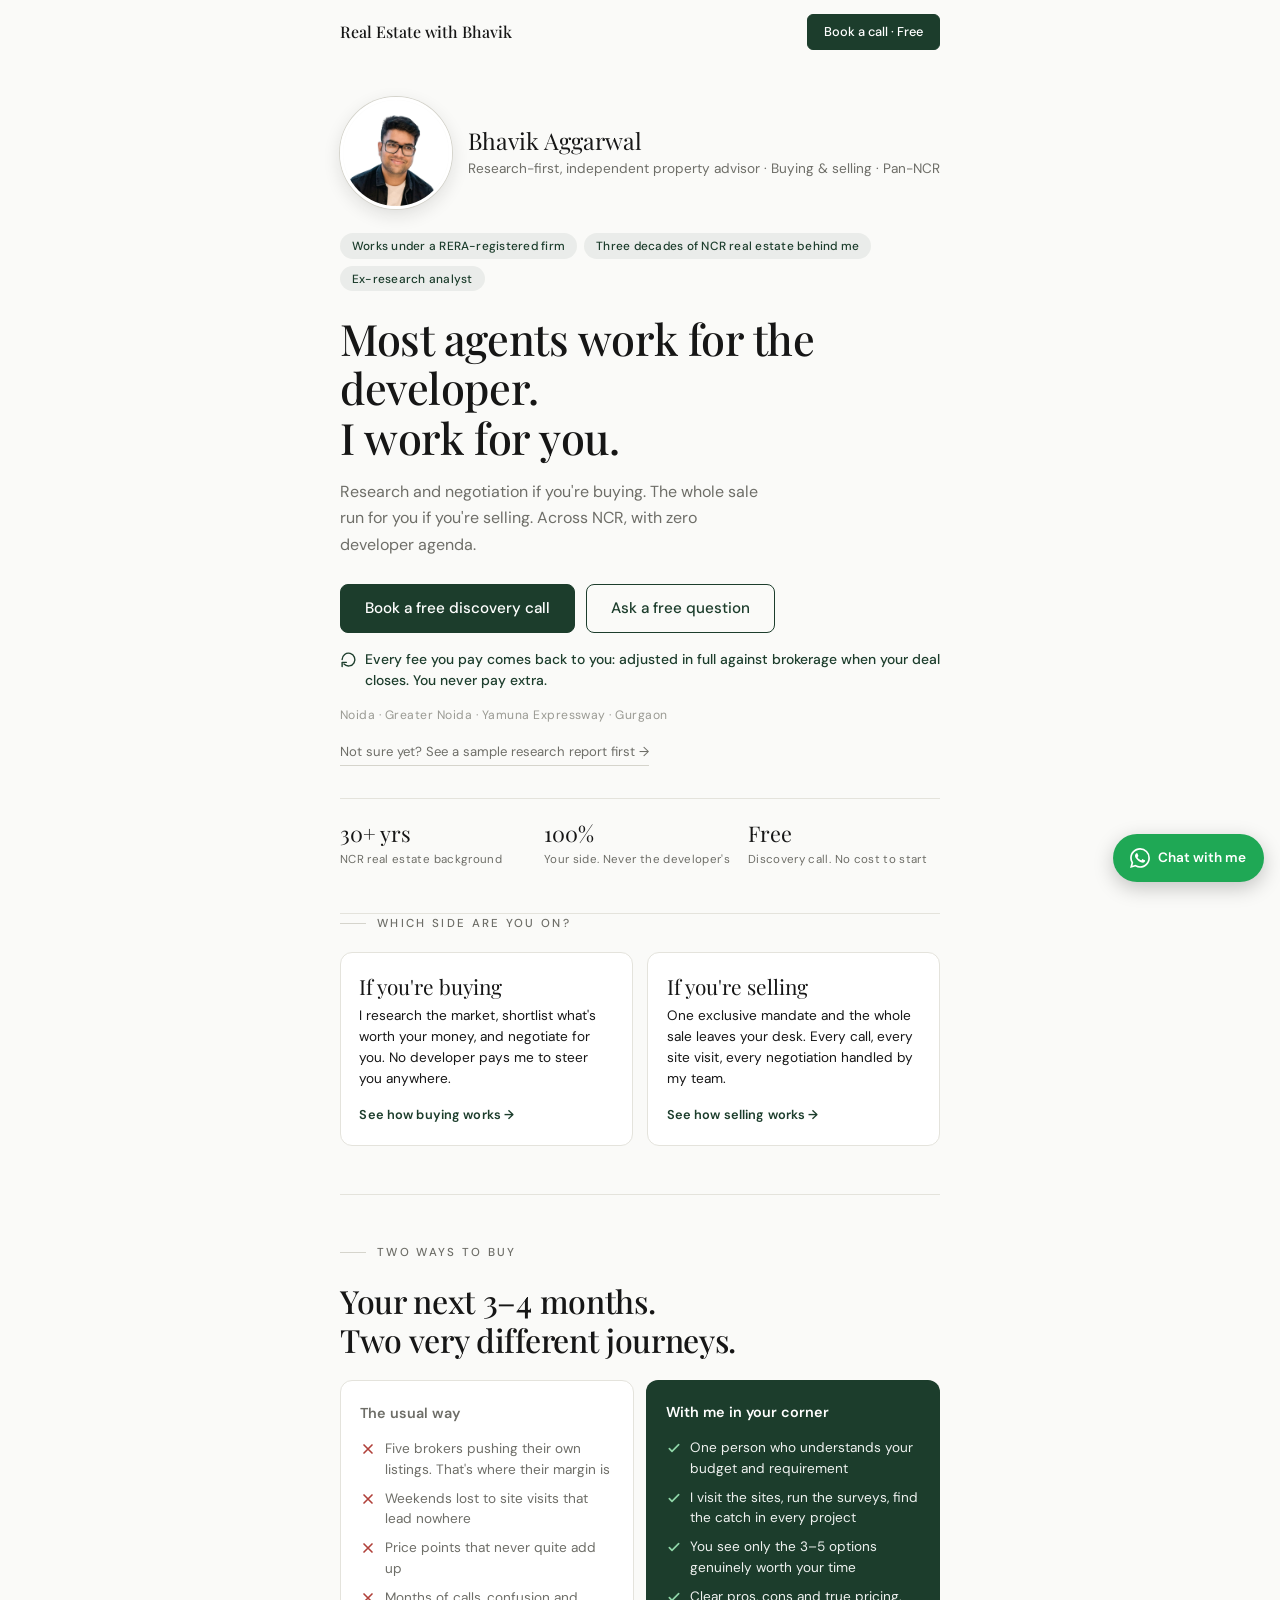
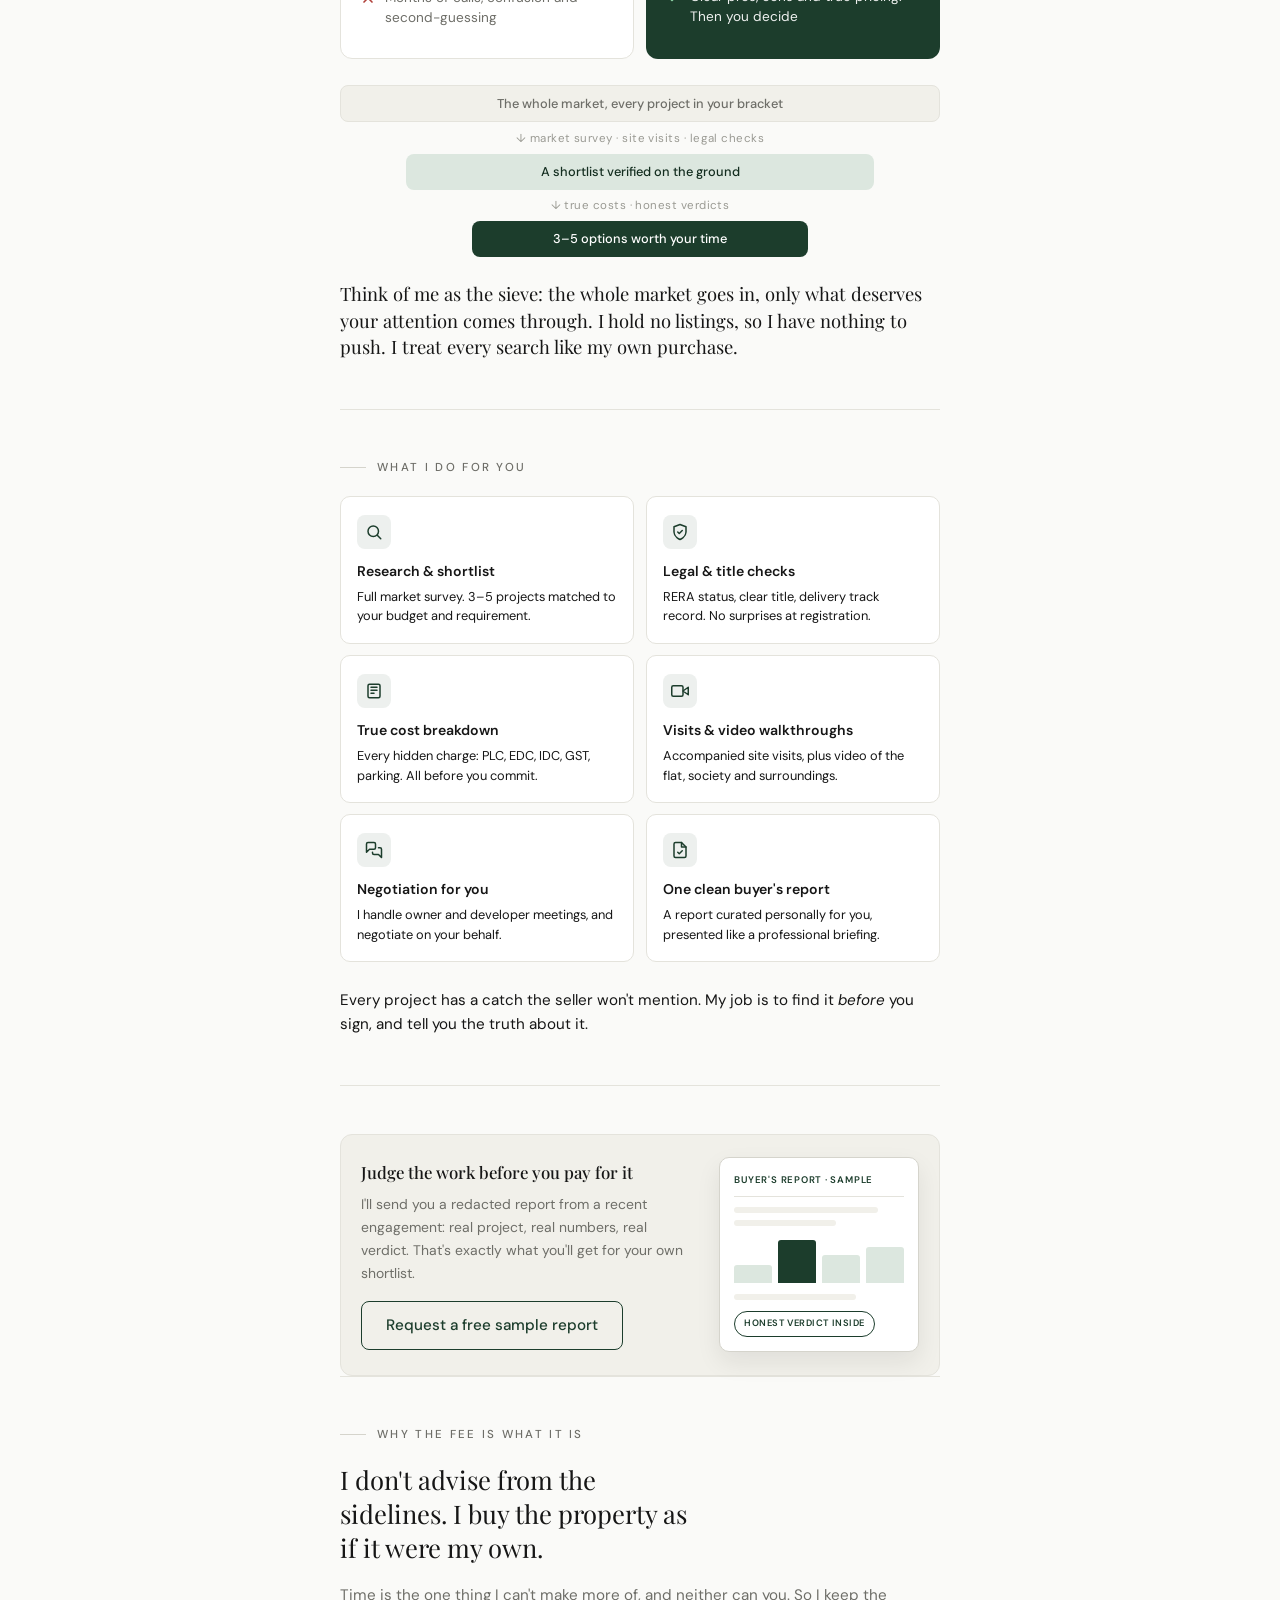
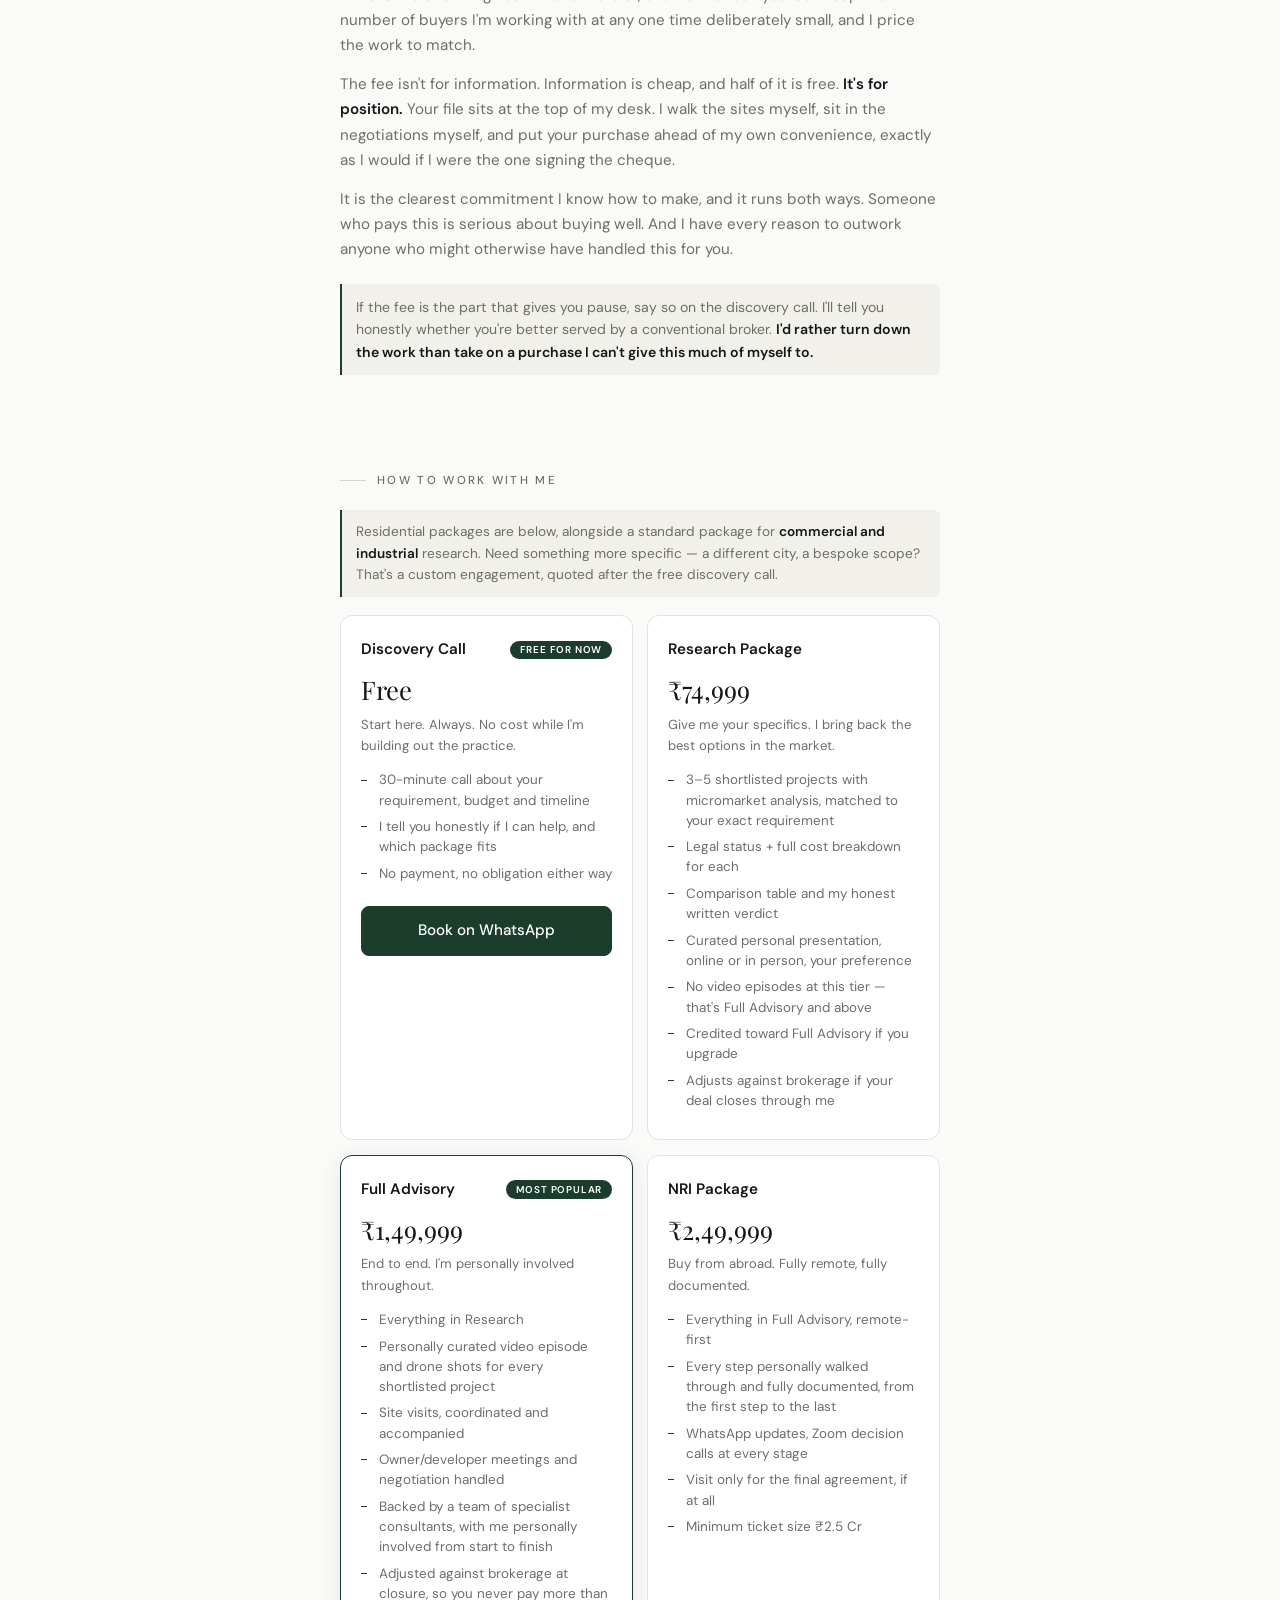
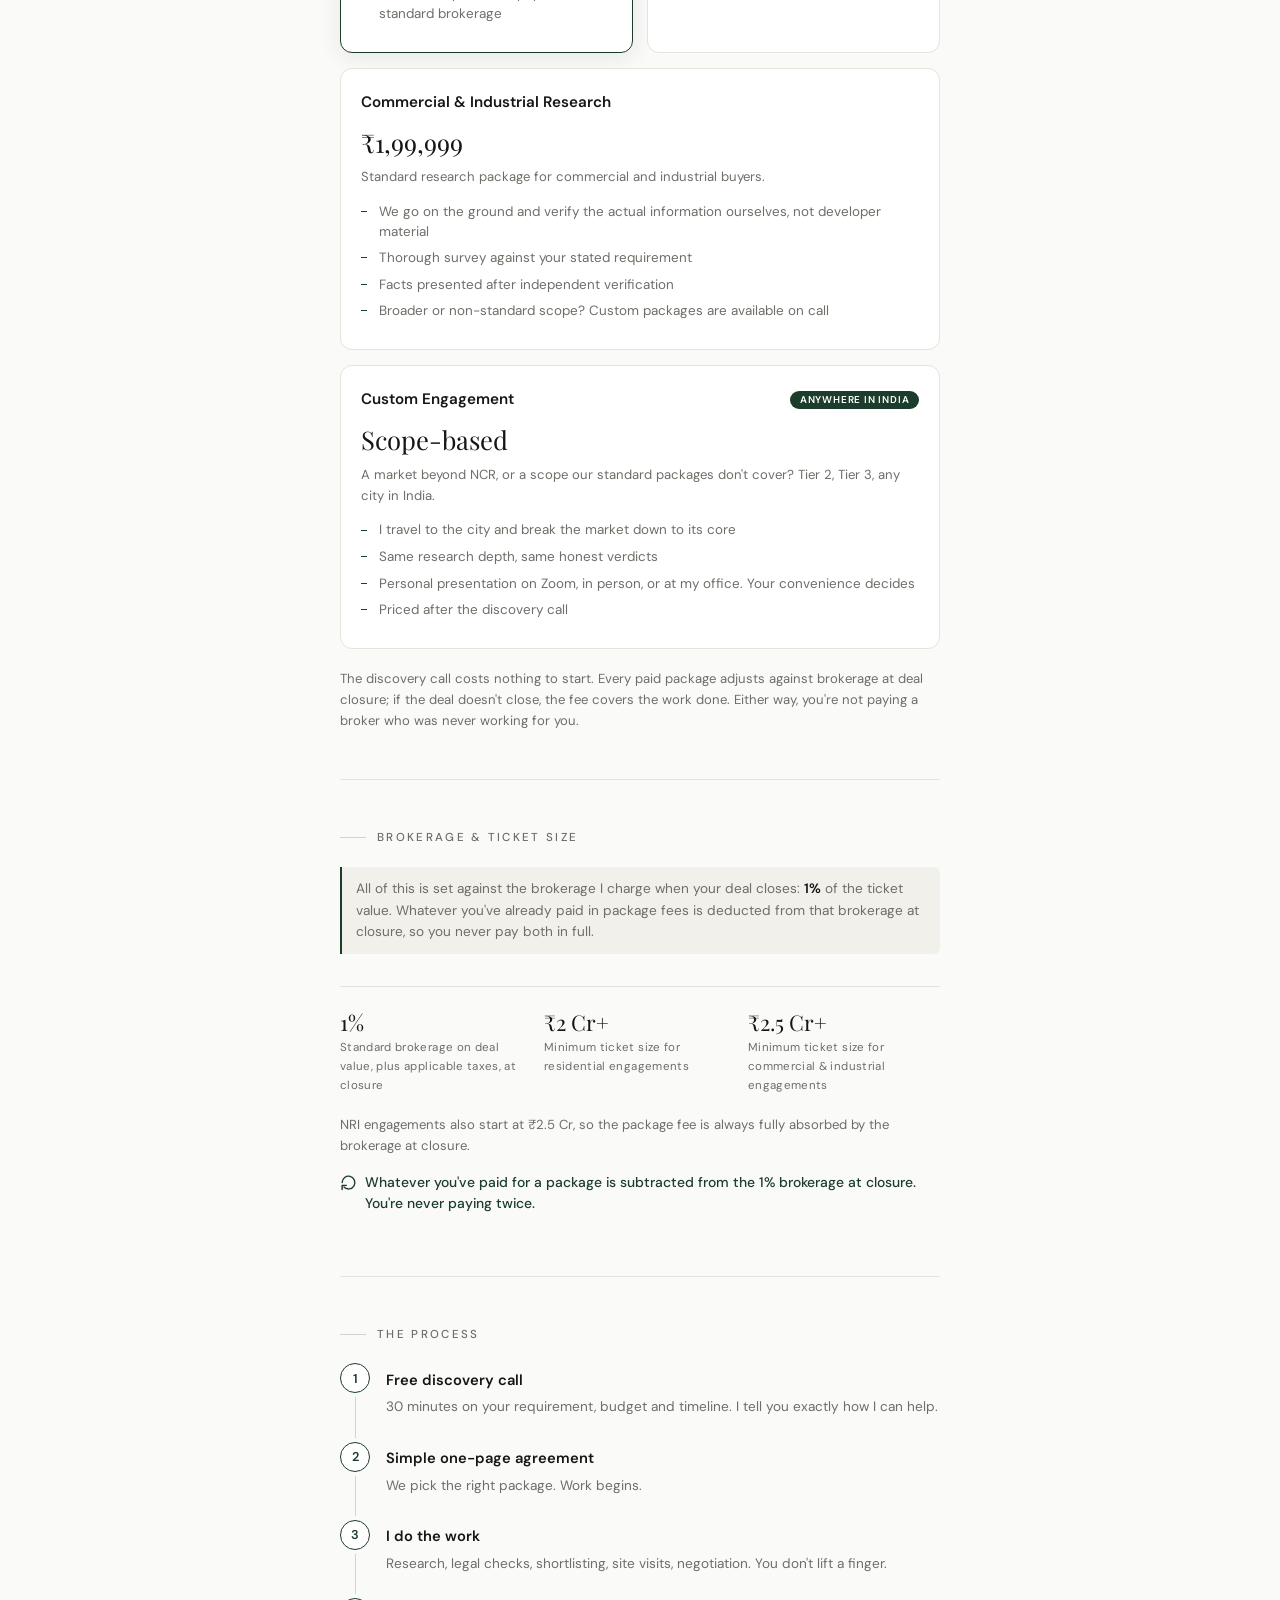
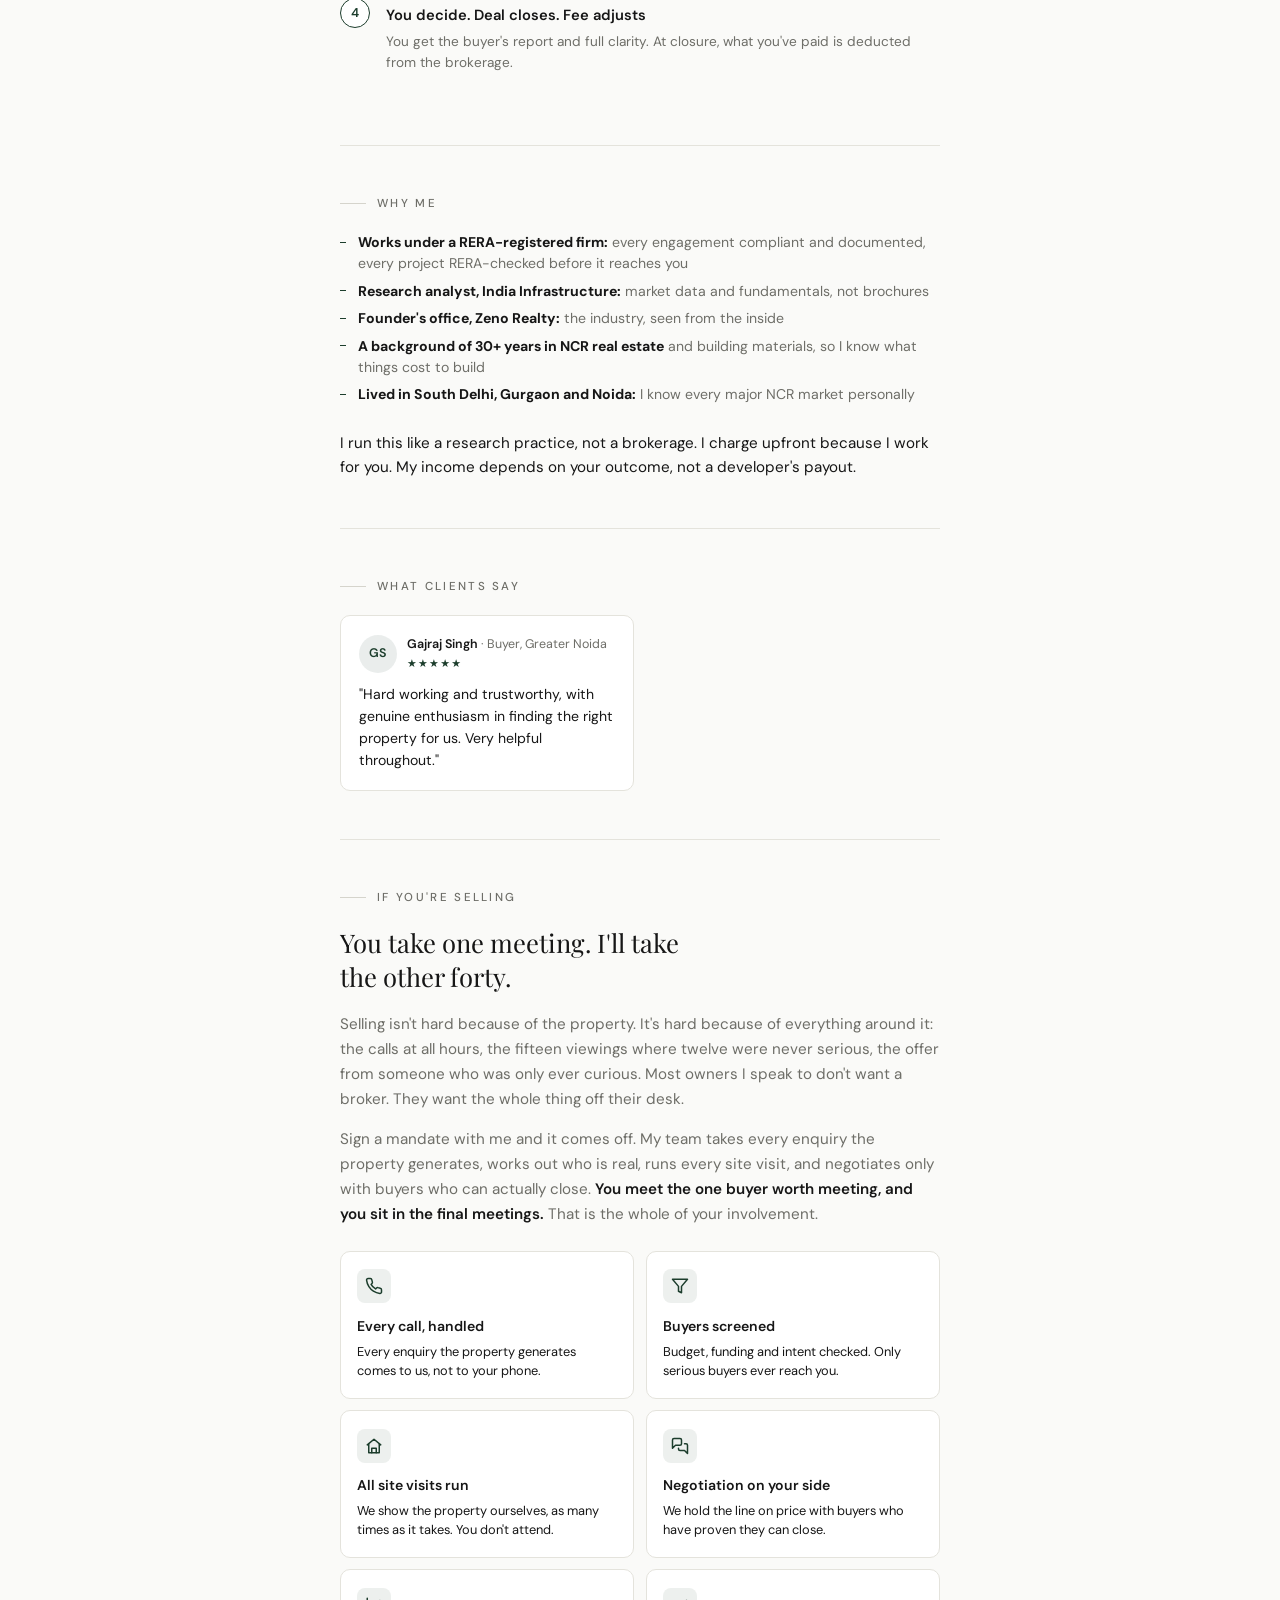
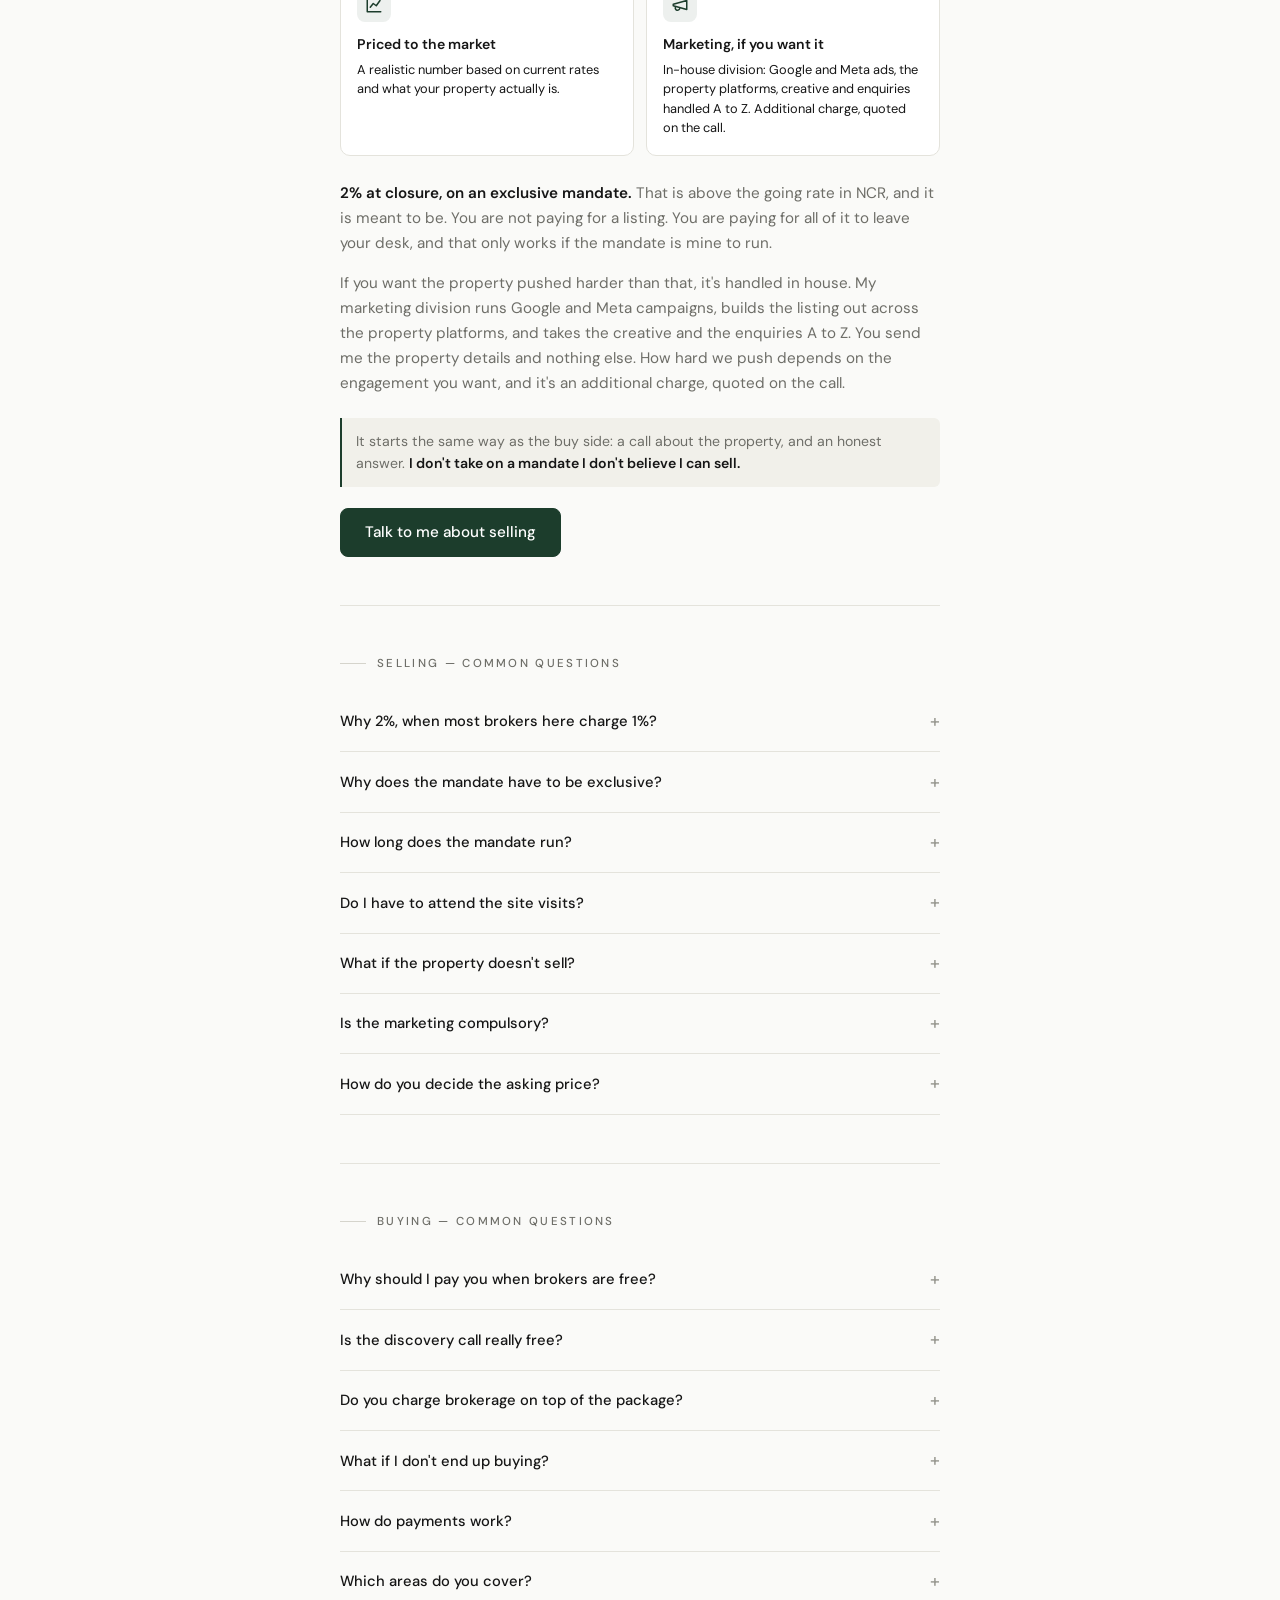
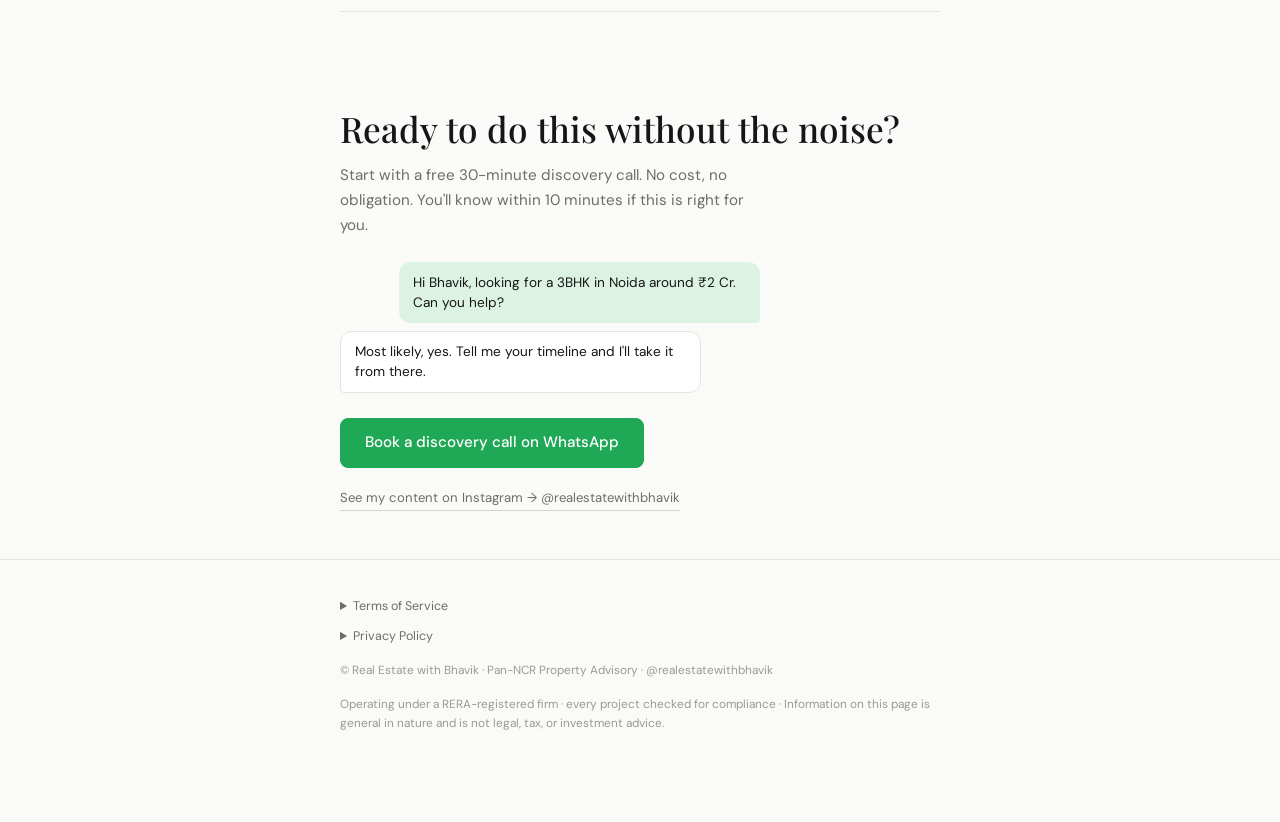
==== commit 0069f15a: "Revert "Switch buying and selling into two selectable tracks" This reverts commit df993cc0f6923e3c40" ====
--- a/index.html
+++ b/index.html
@@ -203,28 +203,19 @@
     /* ========================================================
        FORK — buying or selling chooser
     ======================================================== */
-    section[id], #track-buy, #track-sell { scroll-margin-top: 4.5rem; }
+    section[id] { scroll-margin-top: 4.5rem; }
     .fork { display: grid; grid-template-columns: 1fr; gap: 0.9rem; }
     @media (min-width: 620px) { .fork { grid-template-columns: 1fr 1fr; } }
     .fork-card {
-      display: block; width: 100%; text-align: left; cursor: pointer;
-      font: inherit; color: inherit; -webkit-appearance: none; appearance: none;
+      display: block;
       background: var(--surface); border: 1px solid var(--line);
       border-radius: 12px; padding: 1.25rem 1.15rem;
-      transition: border-color 0.2s ease, background 0.2s ease, box-shadow 0.2s ease;
+      transition: border-color 0.2s ease, background 0.2s ease;
     }
     .fork-card:hover { border-color: var(--accent); background: #fff; }
-    .fork-card[aria-pressed="true"] {
-      border-color: var(--accent); background: #fff;
-      box-shadow: inset 0 0 0 1px var(--accent);
-    }
     .fork-name { font-family: var(--serif); font-size: 1.3rem; color: var(--ink); line-height: 1.25; margin-bottom: 0.4rem; }
     .fork-desc { font-size: 0.85rem; line-height: 1.55; margin-bottom: 0.9rem; }
     .fork-go { font-size: 0.8rem; font-weight: 600; color: var(--accent); letter-spacing: 0.01em; }
-    .fork-card .go-on { display: none; }
-    .fork-card[aria-pressed="true"] .go-idle { display: none; }
-    .fork-card[aria-pressed="true"] .go-on { display: inline; }
-    [hidden] { display: none !important; }
 
     /* ========================================================
        TWO JOURNEYS (comparison)
@@ -532,6 +523,7 @@
 
   <main>
 
+    <!-- ===================== HERO ===================== -->
     <section id="hero">
       <div class="wrap">
 
@@ -571,32 +563,31 @@
 
     <div class="wrap"><div class="rule"></div></div>
 
+    <!-- ===================== FORK ===================== -->
     <section id="fork" style="padding-top:0;">
       <div class="wrap reveal">
         <div class="eyebrow">Which side are you on?</div>
         <div class="fork">
 
-          <button type="button" class="fork-card" data-track="buy" aria-pressed="true" data-goatcounter-click="fork-buying">
+          <a class="fork-card" href="#journey" data-goatcounter-click="fork-buying">
             <div class="fork-name">If you're buying</div>
             <div class="fork-desc">I research the market, shortlist what's worth your money, and negotiate for you. No developer pays me to steer you anywhere.</div>
-            <div class="fork-go"><span class="go-idle">Show me buying →</span><span class="go-on">Showing buying below ↓</span></div>
-          </button>
-
-          <button type="button" class="fork-card" data-track="sell" aria-pressed="false" data-goatcounter-click="fork-selling">
+            <div class="fork-go">See how buying works →</div>
+          </a>
+
+          <a class="fork-card" href="#sell" data-goatcounter-click="fork-selling">
             <div class="fork-name">If you're selling</div>
             <div class="fork-desc">One exclusive mandate and the whole sale leaves your desk. Every call, every site visit, every negotiation handled by my team.</div>
-            <div class="fork-go"><span class="go-idle">Show me selling →</span><span class="go-on">Showing selling below ↓</span></div>
-          </button>
-
-        </div>
-      </div>
-    </section>
-
-    <!-- ============ TRACK: BUYING ============ -->
-    <div id="track-buy">
+            <div class="fork-go">See how selling works →</div>
+          </a>
+
+        </div>
+      </div>
+    </section>
 
     <div class="wrap"><div class="rule"></div></div>
 
+    <!-- ===================== TWO JOURNEYS ===================== -->
     <section id="journey">
       <div class="wrap reveal">
         <div class="eyebrow">Two ways to buy</div>
@@ -638,6 +629,7 @@
 
     <div class="wrap"><div class="rule"></div></div>
 
+    <!-- ===================== WHAT I DO ===================== -->
     <section id="solution">
       <div class="wrap reveal">
         <div class="eyebrow">What I do for you</div>
@@ -686,6 +678,7 @@
 
     <div class="wrap"><div class="rule"></div></div>
 
+    <!-- ===================== SAMPLE REPORT ===================== -->
     <section id="sample" style="padding-bottom:0;">
       <div class="wrap reveal">
         <div class="panel panel-flex">
@@ -713,6 +706,7 @@
 
     <div class="wrap"><div class="rule"></div></div>
 
+    <!-- ===================== STANCE ===================== -->
     <section id="stance">
       <div class="wrap reveal">
         <div class="eyebrow">Why the fee is what it is</div>
@@ -725,6 +719,8 @@
         <p class="stance-note">If the fee is the part that gives you pause, say so on the discovery call. I'll tell you honestly whether you're better served by a conventional broker. <strong>I'd rather turn down the work than take on a purchase I can't give this much of myself to.</strong></p>
       </div>
     </section>
+
+    <!-- ===================== PACKAGES ===================== -->
     <section id="packages">
       <div class="wrap reveal">
         <div class="eyebrow">How to work with me</div>
@@ -819,6 +815,7 @@
 
     <div class="wrap"><div class="rule"></div></div>
 
+    <!-- ===================== BROKERAGE ===================== -->
     <section id="brokerage">
       <div class="wrap reveal">
         <div class="eyebrow">Brokerage &amp; ticket size</div>
@@ -835,6 +832,7 @@
 
     <div class="wrap"><div class="rule"></div></div>
 
+    <!-- ===================== PROCESS ===================== -->
     <section id="process">
       <div class="wrap reveal">
         <div class="eyebrow">The process</div>
@@ -878,160 +876,7 @@
 
     <div class="wrap"><div class="rule"></div></div>
 
-    <section id="faq">
-      <div class="wrap reveal">
-        <div class="eyebrow">Buying — common questions</div>
-        <div class="faq">
-
-          <details>
-            <summary>Why should I pay you when brokers are free?</summary>
-            <p>Brokers are free because the developer pays them, which means their advice serves whoever pays. My fee comes from you, so my only incentive is that you buy right. And every fee adjusts against brokerage at closure, so in total you don't pay more anyway.</p>
-          </details>
-
-          <details>
-            <summary>Is the discovery call really free?</summary>
-            <p>Yes, no charge, while I'm building out the practice. If it ever becomes unmanageable to keep it free, I'll introduce a fee for new bookings, but that won't affect a conversation already in progress.</p>
-          </details>
-
-          <details>
-            <summary>Do you charge brokerage on top of the package?</summary>
-            <p>Standard 1% brokerage applies at closure, same as anywhere else. But your advisory fee adjusts against it, so you never pay more than you would with a regular broker.</p>
-          </details>
-
-          <details>
-            <summary>What if I don't end up buying?</summary>
-            <p>The fee pays for the work delivered: research, shortlisting, site visits, negotiation time. It isn't refundable, but there's also no brokerage to pay.</p>
-          </details>
-
-          <details>
-            <summary>How do payments work?</summary>
-            <p>Directly and simply: we confirm on WhatsApp, you pay by UPI or bank transfer, you get a receipt. No gateways, no stored cards.</p>
-          </details>
-
-          <details>
-            <summary>Which areas do you cover?</summary>
-            <p>Noida, Greater Noida, Yamuna Expressway and Gurgaon as standard; the rest of NCR on request. Tier 2–3 cities via custom engagement.</p>
-          </details>
-
-        </div>
-      </div>
-    </section>
-    </div>
-
-    <!-- ============ TRACK: SELLING ============ -->
-    <div id="track-sell" hidden>
-
-    <div class="wrap"><div class="rule"></div></div>
-
-    <section id="sell">
-      <div class="wrap reveal">
-        <div class="eyebrow">If you're selling</div>
-        <p class="stance-lead">You take one meeting. I'll take the other forty.</p>
-        <div class="stance-body">
-          <p>Selling isn't hard because of the property. It's hard because of everything around it: the calls at all hours, the fifteen viewings where twelve were never serious, the offer from someone who was only ever curious. Most owners I speak to don't want a broker. They want the whole thing off their desk.</p>
-          <p>Sign a mandate with me and it comes off. My team takes every enquiry the property generates, works out who is real, runs every site visit, and negotiates only with buyers who can actually close. <strong>You meet the one buyer worth meeting, and you sit in the final meetings.</strong> That is the whole of your involvement.</p>
-        </div>
-
-        <div class="svc-grid" style="margin-top:1.5rem;">
-
-          <div class="svc">
-            <div class="svc-icon"><svg viewBox="0 0 24 24" fill="none" stroke="currentColor" stroke-width="2" stroke-linecap="round" stroke-linejoin="round"><path d="M22 16.9v3a2 2 0 0 1-2.2 2 19.8 19.8 0 0 1-8.6-3.1 19.5 19.5 0 0 1-6-6A19.8 19.8 0 0 1 2.1 4.2 2 2 0 0 1 4.1 2h3a2 2 0 0 1 2 1.7c.1 1 .4 1.9.7 2.8a2 2 0 0 1-.5 2.1L8.1 9.9a16 16 0 0 0 6 6l1.3-1.3a2 2 0 0 1 2.1-.4c.9.3 1.8.6 2.8.7a2 2 0 0 1 1.7 2z"/></svg></div>
-            <div class="svc-title">Every call, handled</div>
-            <div class="svc-desc">Every enquiry the property generates comes to us, not to your phone.</div>
-          </div>
-
-          <div class="svc">
-            <div class="svc-icon"><svg viewBox="0 0 24 24" fill="none" stroke="currentColor" stroke-width="2" stroke-linecap="round" stroke-linejoin="round"><path d="M22 3H2l8 9.5V19l4 2v-8.5z"/></svg></div>
-            <div class="svc-title">Buyers screened</div>
-            <div class="svc-desc">Budget, funding and intent checked. Only serious buyers ever reach you.</div>
-          </div>
-
-          <div class="svc">
-            <div class="svc-icon"><svg viewBox="0 0 24 24" fill="none" stroke="currentColor" stroke-width="2" stroke-linecap="round" stroke-linejoin="round"><path d="M3 10.5 12 3l9 7.5"/><path d="M5 9.5V21h14V9.5"/><path d="M9 21v-6h6v6"/></svg></div>
-            <div class="svc-title">All site visits run</div>
-            <div class="svc-desc">We show the property ourselves, as many times as it takes. You don't attend.</div>
-          </div>
-
-          <div class="svc">
-            <div class="svc-icon"><svg viewBox="0 0 24 24" fill="none" stroke="currentColor" stroke-width="2" stroke-linecap="round" stroke-linejoin="round"><path d="M14 9a2 2 0 0 1-2 2H6l-4 4V4a2 2 0 0 1 2-2h8a2 2 0 0 1 2 2z"/><path d="M18 9h2a2 2 0 0 1 2 2v11l-4-4h-6a2 2 0 0 1-2-2v-1"/></svg></div>
-            <div class="svc-title">Negotiation on your side</div>
-            <div class="svc-desc">We hold the line on price with buyers who have proven they can close.</div>
-          </div>
-
-          <div class="svc">
-            <div class="svc-icon"><svg viewBox="0 0 24 24" fill="none" stroke="currentColor" stroke-width="2" stroke-linecap="round" stroke-linejoin="round"><path d="M3 3v18h18"/><path d="m7 15 4-5 4 3 5-7"/></svg></div>
-            <div class="svc-title">Priced to the market</div>
-            <div class="svc-desc">A realistic number based on current rates and what your property actually is.</div>
-          </div>
-
-          <div class="svc">
-            <div class="svc-icon"><svg viewBox="0 0 24 24" fill="none" stroke="currentColor" stroke-width="2" stroke-linecap="round" stroke-linejoin="round"><path d="m3 11 18-5v12L3 13z"/><path d="M11.6 16.8a3 3 0 1 1-5.8-1.6"/></svg></div>
-            <div class="svc-title">Marketing, if you want it</div>
-            <div class="svc-desc">In-house division: Google and Meta ads, the property platforms, creative and enquiries handled A to Z. Additional charge, quoted on the call.</div>
-          </div>
-
-        </div>
-
-        <div class="stance-body" style="margin-top:1.6rem;">
-          <p><strong>2% at closure, on an exclusive mandate.</strong> That is above the going rate in NCR, and it is meant to be. You are not paying for a listing. You are paying for all of it to leave your desk, and that only works if the mandate is mine to run.</p>
-          <p>If you want the property pushed harder than that, it's handled in house. My marketing division runs Google and Meta campaigns, builds the listing out across the property platforms, and takes the creative and the enquiries A to Z. You send me the property details and nothing else. How hard we push depends on the engagement you want, and it's an additional charge, quoted on the call.</p>
-        </div>
-
-        <p class="stance-note">It starts the same way as the buy side: a call about the property, and an honest answer. <strong>I don't take on a mandate I don't believe I can sell.</strong></p>
-
-        <a class="btn btn-block" style="margin-top:1.3rem;" data-goatcounter-click="sell-whatsapp" href="https://wa.me/917011733205?text=Hi%20Bhavik%2C%20I%27d%20like%20to%20talk%20about%20selling%20my%20property." target="_blank" rel="noopener">Talk to me about selling</a>
-      </div>
-    </section>
-
-    <div class="wrap"><div class="rule"></div></div>
-
-    <section id="faq-sell">
-      <div class="wrap reveal">
-        <div class="eyebrow">Selling — common questions</div>
-        <div class="faq">
-
-          <details>
-            <summary>Why 2%, when most brokers here charge 1%?</summary>
-            <p>Because a 1% broker is doing a different job. They put your number in front of whoever calls, forward you the enquiries, and leave you to run the viewings. I take the mandate and the work with it: every call, every visit, the screening, the negotiation and the price strategy. One percent buys you a listing. Two percent buys your time back, and a sale run properly by people who do this full time. If all you want is your property on a portal, a 1% broker is honestly better value. The extra point is for not having to live inside the process.</p>
-          </details>
-
-          <details>
-            <summary>Why does the mandate have to be exclusive?</summary>
-            <p>Because the effort is spent before any commission exists. My team's time on every viewing and every call goes in up front, and if three other brokers are working the same property, one of them closes on work I paid for. Exclusivity is what makes it rational to put real weight behind your sale. It also protects your price: a property being shopped by five brokers looks desperate, and buyers read that and offer accordingly.</p>
-          </details>
-
-          <details>
-            <summary>How long does the mandate run?</summary>
-            <p>We agree the period before you sign, based on the property and the price you're after. If it lapses without a sale, you're free to walk away. I'd rather set a realistic window than tie you into a long one.</p>
-          </details>
-
-          <details>
-            <summary>Do I have to attend the site visits?</summary>
-            <p>No. That's the entire point. We show the property ourselves, as many times as it takes, and you don't hear about the ones that were never serious. You come in at the end, for the buyer who is real and the final meetings.</p>
-          </details>
-
-          <details>
-            <summary>What if the property doesn't sell?</summary>
-            <p>You owe me nothing. There's no upfront fee on the sell side, and commission is only payable when a deal closes. The single exception is marketing, if you chose to add it, since that money is spent on your property as it's incurred.</p>
-          </details>
-
-          <details>
-            <summary>Is the marketing compulsory?</summary>
-            <p>No. The mandate already covers everything up to and including negotiation. Marketing is an optional add-on for when you want the property pushed harder than that, and it's quoted separately on the call.</p>
-          </details>
-
-          <details>
-            <summary>How do you decide the asking price?</summary>
-            <p>From current transacted rates in your micromarket, what your property actually is against the comparable stock, and how quickly you want it gone. You'll get an honest number rather than a flattering one. Overpricing a property costs you far more time than starting at the right figure.</p>
-          </details>
-
-        </div>
-      </div>
-    </section>
-    </div>
-
-    <div class="wrap"><div class="rule"></div></div>
-
+    <!-- ===================== WHY ME ===================== -->
     <section id="why">
       <div class="wrap reveal">
         <div class="eyebrow">Why me</div>
@@ -1048,6 +893,9 @@
 
     <div class="wrap"><div class="rule"></div></div>
 
+    <!-- ===================== TESTIMONIALS ===================== -->
+    <!-- NOTE: Replace the placeholder cards below with real client quotes.
+         Keep each quote to 2 lines max. Aim for 5–8 total. -->
     <section id="testimonials">
       <div class="wrap reveal">
         <div class="eyebrow">What clients say</div>
@@ -1128,6 +976,159 @@
       </div>
     </section>
 
+    <div class="wrap"><div class="rule"></div></div>
+
+    <!-- ===================== SELL BOX ===================== -->
+    <section id="sell">
+      <div class="wrap reveal">
+        <div class="eyebrow">If you're selling</div>
+        <p class="stance-lead">You take one meeting. I'll take the other forty.</p>
+        <div class="stance-body">
+          <p>Selling isn't hard because of the property. It's hard because of everything around it: the calls at all hours, the fifteen viewings where twelve were never serious, the offer from someone who was only ever curious. Most owners I speak to don't want a broker. They want the whole thing off their desk.</p>
+          <p>Sign a mandate with me and it comes off. My team takes every enquiry the property generates, works out who is real, runs every site visit, and negotiates only with buyers who can actually close. <strong>You meet the one buyer worth meeting, and you sit in the final meetings.</strong> That is the whole of your involvement.</p>
+        </div>
+
+        <div class="svc-grid" style="margin-top:1.5rem;">
+
+          <div class="svc">
+            <div class="svc-icon"><svg viewBox="0 0 24 24" fill="none" stroke="currentColor" stroke-width="2" stroke-linecap="round" stroke-linejoin="round"><path d="M22 16.9v3a2 2 0 0 1-2.2 2 19.8 19.8 0 0 1-8.6-3.1 19.5 19.5 0 0 1-6-6A19.8 19.8 0 0 1 2.1 4.2 2 2 0 0 1 4.1 2h3a2 2 0 0 1 2 1.7c.1 1 .4 1.9.7 2.8a2 2 0 0 1-.5 2.1L8.1 9.9a16 16 0 0 0 6 6l1.3-1.3a2 2 0 0 1 2.1-.4c.9.3 1.8.6 2.8.7a2 2 0 0 1 1.7 2z"/></svg></div>
+            <div class="svc-title">Every call, handled</div>
+            <div class="svc-desc">Every enquiry the property generates comes to us, not to your phone.</div>
+          </div>
+
+          <div class="svc">
+            <div class="svc-icon"><svg viewBox="0 0 24 24" fill="none" stroke="currentColor" stroke-width="2" stroke-linecap="round" stroke-linejoin="round"><path d="M22 3H2l8 9.5V19l4 2v-8.5z"/></svg></div>
+            <div class="svc-title">Buyers screened</div>
+            <div class="svc-desc">Budget, funding and intent checked. Only serious buyers ever reach you.</div>
+          </div>
+
+          <div class="svc">
+            <div class="svc-icon"><svg viewBox="0 0 24 24" fill="none" stroke="currentColor" stroke-width="2" stroke-linecap="round" stroke-linejoin="round"><path d="M3 10.5 12 3l9 7.5"/><path d="M5 9.5V21h14V9.5"/><path d="M9 21v-6h6v6"/></svg></div>
+            <div class="svc-title">All site visits run</div>
+            <div class="svc-desc">We show the property ourselves, as many times as it takes. You don't attend.</div>
+          </div>
+
+          <div class="svc">
+            <div class="svc-icon"><svg viewBox="0 0 24 24" fill="none" stroke="currentColor" stroke-width="2" stroke-linecap="round" stroke-linejoin="round"><path d="M14 9a2 2 0 0 1-2 2H6l-4 4V4a2 2 0 0 1 2-2h8a2 2 0 0 1 2 2z"/><path d="M18 9h2a2 2 0 0 1 2 2v11l-4-4h-6a2 2 0 0 1-2-2v-1"/></svg></div>
+            <div class="svc-title">Negotiation on your side</div>
+            <div class="svc-desc">We hold the line on price with buyers who have proven they can close.</div>
+          </div>
+
+          <div class="svc">
+            <div class="svc-icon"><svg viewBox="0 0 24 24" fill="none" stroke="currentColor" stroke-width="2" stroke-linecap="round" stroke-linejoin="round"><path d="M3 3v18h18"/><path d="m7 15 4-5 4 3 5-7"/></svg></div>
+            <div class="svc-title">Priced to the market</div>
+            <div class="svc-desc">A realistic number based on current rates and what your property actually is.</div>
+          </div>
+
+          <div class="svc">
+            <div class="svc-icon"><svg viewBox="0 0 24 24" fill="none" stroke="currentColor" stroke-width="2" stroke-linecap="round" stroke-linejoin="round"><path d="m3 11 18-5v12L3 13z"/><path d="M11.6 16.8a3 3 0 1 1-5.8-1.6"/></svg></div>
+            <div class="svc-title">Marketing, if you want it</div>
+            <div class="svc-desc">In-house division: Google and Meta ads, the property platforms, creative and enquiries handled A to Z. Additional charge, quoted on the call.</div>
+          </div>
+
+        </div>
+
+        <div class="stance-body" style="margin-top:1.6rem;">
+          <p><strong>2% at closure, on an exclusive mandate.</strong> That is above the going rate in NCR, and it is meant to be. You are not paying for a listing. You are paying for all of it to leave your desk, and that only works if the mandate is mine to run.</p>
+          <p>If you want the property pushed harder than that, it's handled in house. My marketing division runs Google and Meta campaigns, builds the listing out across the property platforms, and takes the creative and the enquiries A to Z. You send me the property details and nothing else. How hard we push depends on the engagement you want, and it's an additional charge, quoted on the call.</p>
+        </div>
+
+        <p class="stance-note">It starts the same way as the buy side: a call about the property, and an honest answer. <strong>I don't take on a mandate I don't believe I can sell.</strong></p>
+
+        <a class="btn btn-block" style="margin-top:1.3rem;" data-goatcounter-click="sell-whatsapp" href="https://wa.me/917011733205?text=Hi%20Bhavik%2C%20I%27d%20like%20to%20talk%20about%20selling%20my%20property." target="_blank" rel="noopener">Talk to me about selling</a>
+      </div>
+    </section>
+
+    <div class="wrap"><div class="rule"></div></div>
+
+    <!-- ===================== FAQ (SELLING) ===================== -->
+    <section id="faq-sell">
+      <div class="wrap reveal">
+        <div class="eyebrow">Selling — common questions</div>
+        <div class="faq">
+
+          <details>
+            <summary>Why 2%, when most brokers here charge 1%?</summary>
+            <p>Because a 1% broker is doing a different job. They put your number in front of whoever calls, forward you the enquiries, and leave you to run the viewings. I take the mandate and the work with it: every call, every visit, the screening, the negotiation and the price strategy. One percent buys you a listing. Two percent buys your time back, and a sale run properly by people who do this full time. If all you want is your property on a portal, a 1% broker is honestly better value. The extra point is for not having to live inside the process.</p>
+          </details>
+
+          <details>
+            <summary>Why does the mandate have to be exclusive?</summary>
+            <p>Because the effort is spent before any commission exists. My team's time on every viewing and every call goes in up front, and if three other brokers are working the same property, one of them closes on work I paid for. Exclusivity is what makes it rational to put real weight behind your sale. It also protects your price: a property being shopped by five brokers looks desperate, and buyers read that and offer accordingly.</p>
+          </details>
+
+          <details>
+            <summary>How long does the mandate run?</summary>
+            <p>We agree the period before you sign, based on the property and the price you're after. If it lapses without a sale, you're free to walk away. I'd rather set a realistic window than tie you into a long one.</p>
+          </details>
+
+          <details>
+            <summary>Do I have to attend the site visits?</summary>
+            <p>No. That's the entire point. We show the property ourselves, as many times as it takes, and you don't hear about the ones that were never serious. You come in at the end, for the buyer who is real and the final meetings.</p>
+          </details>
+
+          <details>
+            <summary>What if the property doesn't sell?</summary>
+            <p>You owe me nothing. There's no upfront fee on the sell side, and commission is only payable when a deal closes. The single exception is marketing, if you chose to add it, since that money is spent on your property as it's incurred.</p>
+          </details>
+
+          <details>
+            <summary>Is the marketing compulsory?</summary>
+            <p>No. The mandate already covers everything up to and including negotiation. Marketing is an optional add-on for when you want the property pushed harder than that, and it's quoted separately on the call.</p>
+          </details>
+
+          <details>
+            <summary>How do you decide the asking price?</summary>
+            <p>From current transacted rates in your micromarket, what your property actually is against the comparable stock, and how quickly you want it gone. You'll get an honest number rather than a flattering one. Overpricing a property costs you far more time than starting at the right figure.</p>
+          </details>
+
+        </div>
+      </div>
+    </section>
+
+    <div class="wrap"><div class="rule"></div></div>
+
+    <!-- ===================== FAQ ===================== -->
+    <section id="faq">
+      <div class="wrap reveal">
+        <div class="eyebrow">Buying — common questions</div>
+        <div class="faq">
+
+          <details>
+            <summary>Why should I pay you when brokers are free?</summary>
+            <p>Brokers are free because the developer pays them, which means their advice serves whoever pays. My fee comes from you, so my only incentive is that you buy right. And every fee adjusts against brokerage at closure, so in total you don't pay more anyway.</p>
+          </details>
+
+          <details>
+            <summary>Is the discovery call really free?</summary>
+            <p>Yes, no charge, while I'm building out the practice. If it ever becomes unmanageable to keep it free, I'll introduce a fee for new bookings, but that won't affect a conversation already in progress.</p>
+          </details>
+
+          <details>
+            <summary>Do you charge brokerage on top of the package?</summary>
+            <p>Standard 1% brokerage applies at closure, same as anywhere else. But your advisory fee adjusts against it, so you never pay more than you would with a regular broker.</p>
+          </details>
+
+          <details>
+            <summary>What if I don't end up buying?</summary>
+            <p>The fee pays for the work delivered: research, shortlisting, site visits, negotiation time. It isn't refundable, but there's also no brokerage to pay.</p>
+          </details>
+
+          <details>
+            <summary>How do payments work?</summary>
+            <p>Directly and simply: we confirm on WhatsApp, you pay by UPI or bank transfer, you get a receipt. No gateways, no stored cards.</p>
+          </details>
+
+          <details>
+            <summary>Which areas do you cover?</summary>
+            <p>Noida, Greater Noida, Yamuna Expressway and Gurgaon as standard; the rest of NCR on request. Tier 2–3 cities via custom engagement.</p>
+          </details>
+
+        </div>
+      </div>
+    </section>
+
+    <!-- ===================== FINAL CTA ===================== -->
     <section id="final">
       <div class="wrap reveal">
         <h2 class="final-title">Ready to do this without the noise?</h2>
@@ -1142,6 +1143,7 @@
         </div>
       </div>
     </section>
+
   </main>
 
   <!-- ===================== FLOATING WHATSAPP ===================== -->
@@ -1225,50 +1227,6 @@
       }, { threshold: 0.12, rootMargin: '0px 0px -8% 0px' });
       els.forEach(function (el) { io.observe(el); });
     })();
-
-    /* Buying / selling track switch. Runs after the reveal observer above so a
-       track that starts hidden is still being watched when it is shown. */
-    (function () {
-      var buy = document.getElementById('track-buy');
-      var sell = document.getElementById('track-sell');
-      var cards = [].slice.call(document.querySelectorAll('.fork-card'));
-      if (!buy || !sell || !cards.length) return;
-
-      function setTrack(track, fromClick) {
-        var showSell = (track === 'sell');
-        var shown = showSell ? sell : buy;
-        buy.hidden = showSell;
-        sell.hidden = !showSell;
-        cards.forEach(function (c) {
-          c.setAttribute('aria-pressed', c.getAttribute('data-track') === track ? 'true' : 'false');
-        });
-        try { localStorage.setItem('rewb-track', track); } catch (e) {}
-        if (fromClick) {
-          /* Guarantee the newly shown sections are visible even if the observer
-             has not fired for them yet, then bring the track into view. */
-          shown.querySelectorAll('.reveal').forEach(function (el) { el.classList.add('in'); });
-          shown.scrollIntoView({ behavior: 'smooth', block: 'start' });
-        }
-      }
-
-      cards.forEach(function (c) {
-        c.addEventListener('click', function () {
-          setTrack(c.getAttribute('data-track'), true);
-        });
-      });
-
-      /* A link to #sell or #faq-sell should land on the selling track. */
-      var initial = 'buy';
-      if (/sell/i.test(location.hash)) {
-        initial = 'sell';
-      } else {
-        try {
-          var saved = localStorage.getItem('rewb-track');
-          if (saved === 'buy' || saved === 'sell') initial = saved;
-        } catch (e) {}
-      }
-      setTrack(initial, false);
-    })();
   </script>
 
   <!-- GoatCounter analytics. Sign up free at goatcounter.com with the code
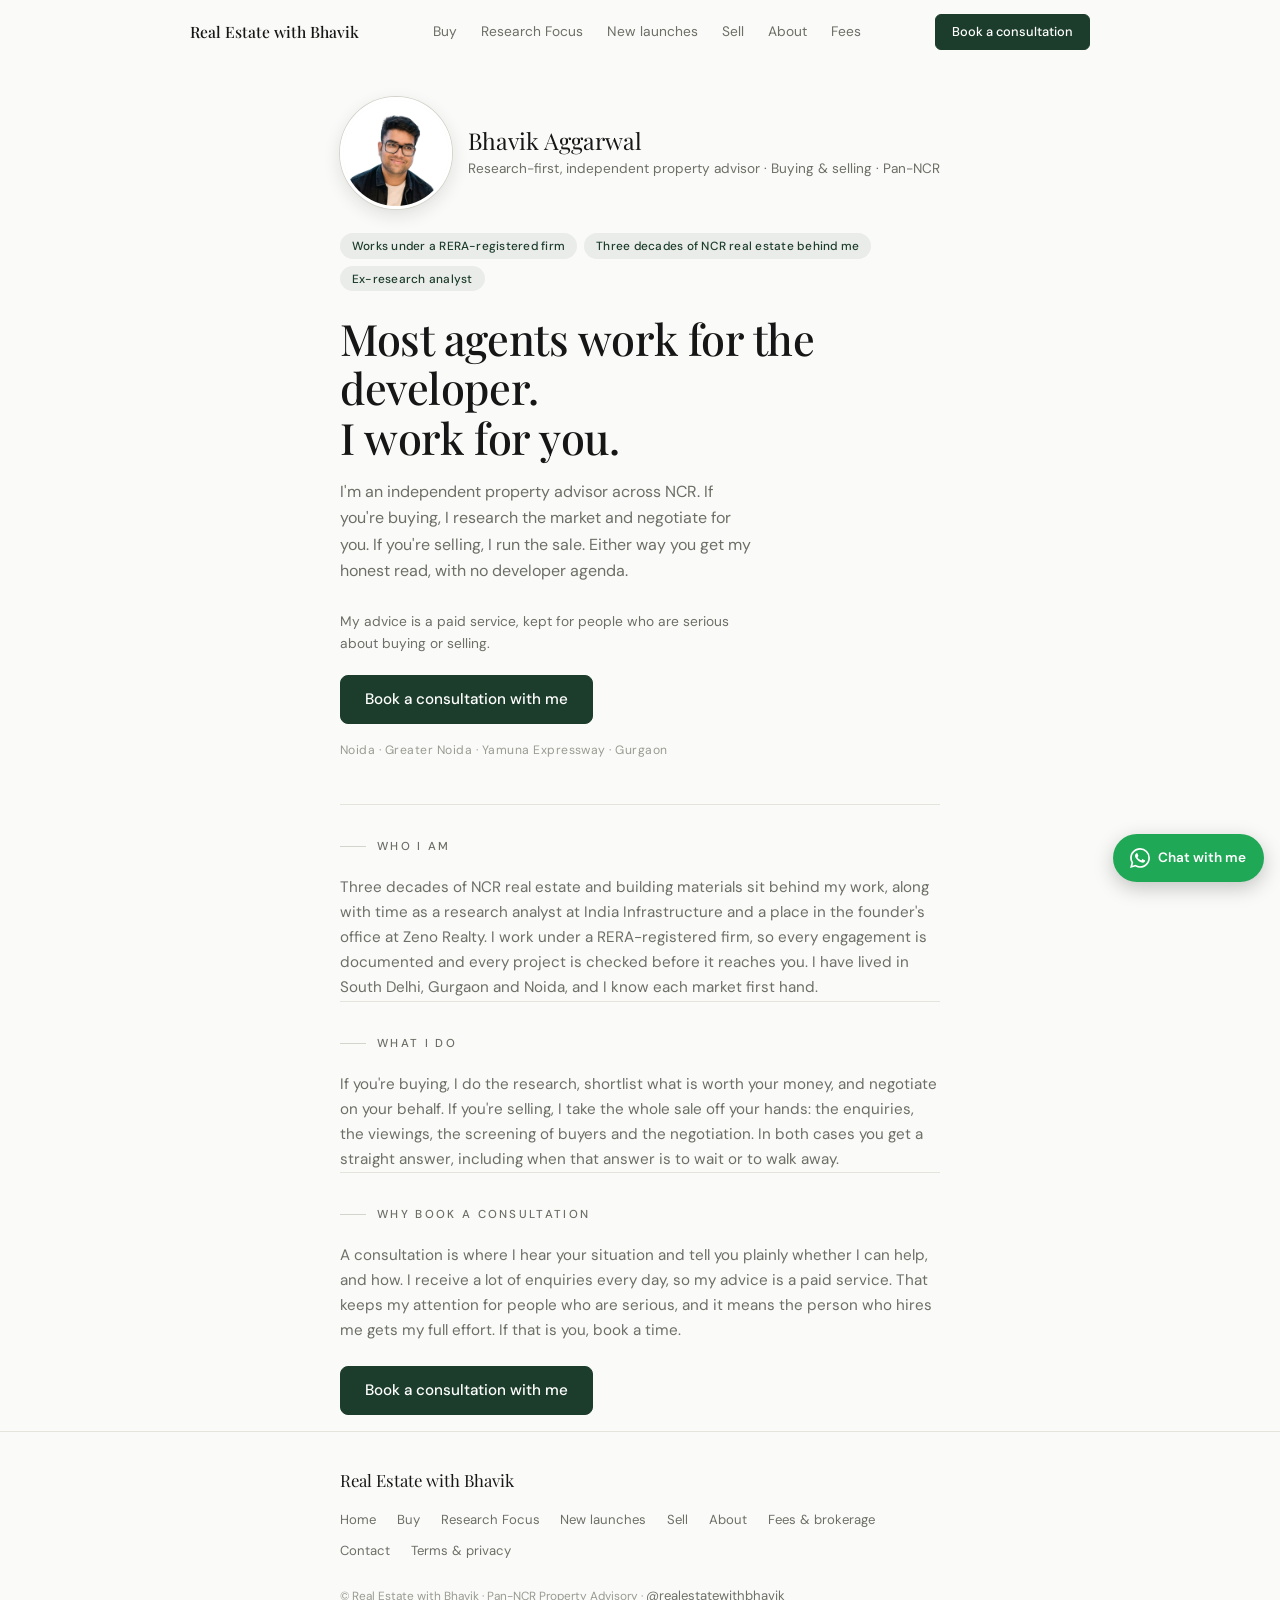
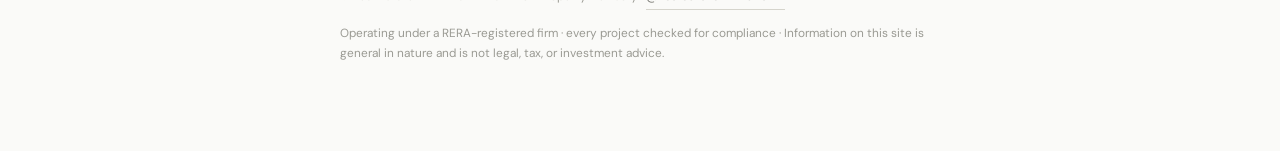
==== commit 74f9e326: "Make Research Focus remote-first, add a launches page and a commitment filter Rebuilds Research Focu" ====
--- a/index.html
+++ b/index.html
@@ -5,530 +5,58 @@
   <meta charset="UTF-8">
   <meta name="viewport" content="width=device-width, initial-scale=1.0">
   <title>Real Estate with Bhavik · Independent Property Advisor, Pan-NCR</title>
-  <meta name="description" content="Independent property advisory across Noida, Greater Noida, Yamuna Expressway and Gurgaon. Research and negotiation if you're buying, the whole sale run for you if you're selling. I work for you, not the developer.">
+  <meta name="description" content="Independent property advisor across NCR. I research and negotiate for buyers and run the sale for owners, with no developer agenda. Book a consultation.">
+  <link rel="canonical" href="https://realestatewithbhavik.com/">
   <meta property="og:title" content="Real Estate with Bhavik · Independent Property Advisor, Pan-NCR">
-  <meta property="og:description" content="I work for you, not the developer. Buying or selling across NCR. Start with a discovery call on WhatsApp.">
+  <meta property="og:description" content="Independent property advisor across NCR. I research and negotiate for buyers and run the sale for owners, with no developer agenda. Book a consultation.">
   <meta property="og:type" content="website">
+  <meta property="og:url" content="https://realestatewithbhavik.com/">
 
   <link rel="preconnect" href="https://fonts.googleapis.com">
   <link rel="preconnect" href="https://fonts.gstatic.com" crossorigin>
   <link href="https://fonts.googleapis.com/css2?family=Playfair+Display:wght@400;500;600&family=DM+Sans:wght@300;400;500;600&display=swap" rel="stylesheet">
-
-  <style>
-    /* ========================================================
-       TOKENS
-    ======================================================== */
-    :root {
-      --bg:           #FAFAF8;
-      --bg-panel:     #F1F0EA;
-      --surface:      #FFFFFF;
-      --ink:          #161616;
-      --muted:        #6E6E68;
-      --muted-soft:   #9A9A93;
-      --accent:       #1C3D2C;
-      --accent-deep:  #142E20;
-      --wa:           #1FA855;   /* WhatsApp green */
-      --wa-deep:      #178A45;
-      --line:         #E4E3DC;
-      --line-strong:  #D5D4CC;
-
-      --serif: 'Playfair Display', Georgia, serif;
-      --sans:  'DM Sans', system-ui, -apple-system, sans-serif;
-
-      --maxw: 640px;
-      --pad:  1.25rem;
-    }
-
-    /* ========================================================
-       RESET & BASE  (mobile-first)
-    ======================================================== */
-    *, *::before, *::after { box-sizing: border-box; margin: 0; padding: 0; }
-
-    html { font-size: 16px; scroll-behavior: smooth; -webkit-text-size-adjust: 100%; }
-
-    body {
-      background: var(--bg);
-      color: var(--ink);
-      font-family: var(--sans);
-      font-size: 15px;
-      line-height: 1.65;
-      overflow-x: hidden;
-      -webkit-font-smoothing: antialiased;
-    }
-
-    a { color: inherit; text-decoration: none; }
-    ::selection { background: rgba(28, 61, 44, 0.14); }
-    :focus-visible { outline: 2px solid var(--accent); outline-offset: 3px; border-radius: 2px; }
-
-    .wrap {
-      width: 100%;
-      max-width: var(--maxw);
-      margin: 0 auto;
-      padding-left: var(--pad);
-      padding-right: var(--pad);
-    }
-
-    section { padding: 3rem 0; }
-
-    .eyebrow {
-      display: flex;
-      align-items: center;
-      gap: 0.7rem;
-      font-size: 0.72rem;
-      font-weight: 500;
-      letter-spacing: 0.2em;
-      text-transform: uppercase;
-      color: var(--muted);
-      margin-bottom: 1.2rem;
-    }
-    .eyebrow::before { content: ""; width: 26px; height: 1px; background: var(--line-strong); flex: none; }
-
-    h1, h2, h3 { font-family: var(--serif); font-weight: 500; }
-    p { color: var(--muted); }
-    .ink { color: var(--ink); }
-    .rule { height: 1px; background: var(--line); }
-
-    /* ========================================================
-       BUTTONS
-    ======================================================== */
-    .btn {
-      display: inline-flex;
-      align-items: center;
-      justify-content: center;
-      gap: 0.55rem;
-      font-family: var(--sans);
-      font-weight: 500;
-      font-size: 0.95rem;
-      line-height: 1;
-      padding: 1rem 1.5rem;
-      border-radius: 8px;
-      border: 1px solid var(--accent);
-      background: var(--accent);
-      color: #FFFFFF;
-      cursor: pointer;
-      transition: background 0.25s ease, transform 0.15s ease;
-    }
-    .btn:hover { background: var(--accent-deep); }
-    .btn:active { transform: translateY(1px); }
-
-    .btn-wa { background: var(--wa); border-color: var(--wa); }
-    .btn-wa:hover { background: var(--wa-deep); }
-
-    .btn-ghost { background: transparent; color: var(--accent); border: 1px solid var(--accent); }
-    .btn-ghost:hover { background: rgba(28, 61, 44, 0.06); }
-
-    .btn-sm { padding: 0.65rem 1rem; font-size: 0.8rem; border-radius: 6px; }
-
-    .btn-block { width: 100%; }
-    @media (min-width: 540px) { .btn-block { width: auto; } }
-
-    /* ========================================================
-       NAV
-    ======================================================== */
-    #nav {
-      position: sticky; top: 0; z-index: 100;
-      background: transparent;
-      border-bottom: 1px solid transparent;
-      transition: background 0.3s ease, border-color 0.3s ease;
-    }
-    #nav .nav-inner {
-      display: flex; align-items: center; justify-content: space-between; gap: 1rem;
-      padding-top: 0.9rem; padding-bottom: 0.9rem;
-    }
-    #nav.scrolled { background: var(--bg); border-bottom: 1px solid var(--line); }
-    .nav-name { font-family: var(--serif); font-weight: 500; font-size: 1rem; white-space: nowrap; }
-
-    /* ========================================================
-       HERO — identity in the first five seconds
-    ======================================================== */
-    #hero { padding-top: 2rem; padding-bottom: 2.75rem; }
-
-    .id-row { display: flex; align-items: center; gap: 1rem; margin-bottom: 1.5rem; }
-    .id-photo {
-      width: 112px; height: 112px; border-radius: 50%;
-      object-fit: cover; object-position: top;
-      border: 3px solid var(--surface);
-      box-shadow: 0 0 0 1px var(--line-strong), 0 6px 18px rgba(22, 22, 22, 0.12);
-      flex: none;
-    }
-    .id-name { font-family: var(--serif); font-size: 1.45rem; color: var(--ink); line-height: 1.2; }
-    .id-role { font-size: 0.85rem; color: var(--muted); margin-top: 0.2rem; }
-
-    .cred-row { display: flex; flex-wrap: wrap; gap: 0.45rem; margin-bottom: 1.4rem; }
-    .cred {
-      display: inline-flex; align-items: center; gap: 0.4rem;
-      font-size: 0.74rem; font-weight: 500; letter-spacing: 0.02em;
-      color: var(--accent);
-      background: rgba(28, 61, 44, 0.07);
-      border-radius: 999px;
-      padding: 0.35rem 0.75rem;
-      line-height: 1.2;
-    }
-
-    .hero-title {
-      font-size: clamp(1.9rem, 7.5vw, 2.7rem);
-      line-height: 1.15;
-      letter-spacing: -0.01em;
-      margin-bottom: 1rem;
-    }
-    .hero-sub { font-size: 1rem; max-width: 38ch; margin-bottom: 1.6rem; }
-
-    .hero-ctas { display: flex; flex-direction: column; gap: 0.7rem; margin-bottom: 1rem; }
-    @media (min-width: 540px) { .hero-ctas { flex-direction: row; } }
-
-    .hero-note { font-size: 0.76rem; color: var(--muted-soft); letter-spacing: 0.04em; }
-
-    .assure {
-      display: flex;
-      align-items: flex-start;
-      gap: 0.5rem;
-      margin: 1rem 0 0.9rem;
-      font-size: 0.87rem;
-      font-weight: 500;
-      color: var(--accent);
-      line-height: 1.5;
-    }
-    .assure svg { width: 17px; height: 17px; flex: none; margin-top: 2px; }
-
-    /* Stat strip */
-    .stats {
-      display: grid; grid-template-columns: repeat(3, 1fr); gap: 0.75rem;
-      margin-top: 2rem;
-      border-top: 1px solid var(--line);
-      padding-top: 1.4rem;
-    }
-    .stat-num { font-family: var(--serif); font-size: 1.35rem; color: var(--ink); line-height: 1.2; }
-    .stat-label { font-size: 0.72rem; color: var(--muted); letter-spacing: 0.03em; margin-top: 0.15rem; }
-
-    /* ========================================================
-       FORK — buying or selling chooser
-    ======================================================== */
-    section[id] { scroll-margin-top: 4.5rem; }
-    .fork { display: grid; grid-template-columns: 1fr; gap: 0.9rem; }
-    @media (min-width: 620px) { .fork { grid-template-columns: 1fr 1fr; } }
-    .fork-card {
-      display: block;
-      background: var(--surface); border: 1px solid var(--line);
-      border-radius: 12px; padding: 1.25rem 1.15rem;
-      transition: border-color 0.2s ease, background 0.2s ease;
-    }
-    .fork-card:hover { border-color: var(--accent); background: #fff; }
-    .fork-name { font-family: var(--serif); font-size: 1.3rem; color: var(--ink); line-height: 1.25; margin-bottom: 0.4rem; }
-    .fork-desc { font-size: 0.85rem; line-height: 1.55; margin-bottom: 0.9rem; }
-    .fork-go { font-size: 0.8rem; font-weight: 600; color: var(--accent); letter-spacing: 0.01em; }
-
-    /* ========================================================
-       TWO JOURNEYS (comparison)
-    ======================================================== */
-    .vs-title-line {
-      font-size: clamp(1.5rem, 5.5vw, 2rem);
-      line-height: 1.22;
-      letter-spacing: -0.01em;
-      margin-bottom: 1.3rem;
-    }
-    .vs-grid { display: grid; grid-template-columns: 1fr; gap: 0.8rem; }
-    @media (min-width: 620px) { .vs-grid { grid-template-columns: 1fr 1fr; } }
-
-    .vs-col { border-radius: 12px; padding: 1.3rem 1.2rem; }
-    .vs-col.plain { background: var(--surface); border: 1px solid var(--line); }
-    .vs-col.mine { background: var(--accent); }
-
-    .vs-col-title { font-weight: 600; font-size: 0.9rem; margin-bottom: 0.85rem; }
-    .vs-col.plain .vs-col-title { color: var(--muted); }
-    .vs-col.mine .vs-col-title { color: #FFFFFF; }
-
-    .vs-list { list-style: none; }
-    .vs-list li { display: flex; gap: 0.55rem; font-size: 0.85rem; line-height: 1.5; margin: 0.55rem 0; }
-    .vs-list .mark { flex: none; width: 16px; height: 16px; margin-top: 2px; }
-    .vs-col.plain li { color: var(--muted); }
-    .vs-col.plain .mark { color: #B0403A; }
-    .vs-col.mine li { color: rgba(255, 255, 255, 0.93); }
-    .vs-col.mine .mark { color: #8FD6A8; }
-
-    .closer { margin-top: 1.5rem; font-family: var(--serif); font-size: 1.15rem; color: var(--ink); line-height: 1.45; }
-
-    /* The sieve: market funnel visual */
-    .funnel { margin-top: 1.6rem; }
-    .funnel-row {
-      border-radius: 8px;
-      padding: 0.55rem 0.9rem;
-      margin: 0 auto;
-      text-align: center;
-      font-size: 0.8rem;
-      font-weight: 500;
-      line-height: 1.4;
-    }
-    .funnel-row.f1 { width: 100%; background: var(--bg-panel); color: var(--muted); border: 1px solid var(--line); }
-    .funnel-row.f2 { width: 78%; min-width: 240px; background: #DCE7DF; color: var(--accent-deep); }
-    .funnel-row.f3 { width: 56%; min-width: 210px; background: var(--accent); color: #FFFFFF; }
-    .funnel-arrow { text-align: center; color: var(--muted-soft); font-size: 0.72rem; letter-spacing: 0.04em; padding: 0.4rem 0; }
-
-    /* ========================================================
-       SERVICE CARDS (visual grid)
-    ======================================================== */
-    .svc-grid { display: grid; grid-template-columns: 1fr 1fr; gap: 0.7rem; }
-    @media (max-width: 379px) { .svc-grid { grid-template-columns: 1fr; } }
-
-    .svc {
-      background: var(--surface);
-      border: 1px solid var(--line);
-      border-radius: 10px;
-      padding: 1.1rem 1rem;
-    }
-    .svc-icon {
-      width: 34px; height: 34px;
-      display: flex; align-items: center; justify-content: center;
-      border-radius: 8px;
-      background: rgba(28, 61, 44, 0.08);
-      color: var(--accent);
-      margin-bottom: 0.7rem;
-    }
-    .svc-icon svg { width: 18px; height: 18px; }
-    .svc-title { font-weight: 600; font-size: 0.88rem; color: var(--ink); margin-bottom: 0.25rem; }
-    .svc-desc { font-size: 0.8rem; line-height: 1.5; }
-
-    .note-line { margin-top: 1.6rem; font-size: 0.95rem; line-height: 1.6; }
-
-    /* ========================================================
-       STANCE — why the fee sits where it does
-    ======================================================== */
-    .stance-lead {
-      font-family: var(--serif); font-size: clamp(1.25rem, 5.4vw, 1.6rem);
-      line-height: 1.32; color: var(--ink); max-width: 24ch; margin-bottom: 1.15rem;
-    }
-    .stance-body p { font-size: 0.95rem; line-height: 1.65; margin-bottom: 0.9rem; }
-    .stance-body p:last-child { margin-bottom: 0; }
-    .stance-body strong { color: var(--ink); font-weight: 600; }
-    .stance-note {
-      margin-top: 1.35rem; font-size: 0.88rem; line-height: 1.6;
-      padding: 0.75rem 0.9rem; border-left: 2px solid var(--accent);
-      background: var(--bg-panel); border-radius: 0 6px 6px 0;
-    }
-    .stance-note strong { color: var(--ink); font-weight: 600; }
-
-    /* ========================================================
-       PACKAGES
-    ======================================================== */
-    .cards { display: grid; grid-template-columns: 1fr; gap: 0.9rem; }
-    @media (min-width: 620px) { .cards { grid-template-columns: 1fr 1fr; } .card.span-2 { grid-column: span 2; } }
-
-    .card {
-      background: var(--surface);
-      border: 1px solid var(--line);
-      border-radius: 12px;
-      padding: 1.35rem 1.25rem;
-    }
-    .card.featured { border-color: var(--accent); box-shadow: 0 4px 22px rgba(28, 61, 44, 0.09); }
-
-    .card-top { display: flex; align-items: center; justify-content: space-between; gap: 0.6rem; margin-bottom: 0.35rem; }
-    .card-name { font-weight: 600; font-size: 0.95rem; color: var(--ink); }
-    .badge {
-      font-size: 0.62rem; font-weight: 600; letter-spacing: 0.08em; text-transform: uppercase;
-      color: #FFF; background: var(--accent);
-      border-radius: 999px; padding: 0.28rem 0.6rem; line-height: 1; white-space: nowrap;
-    }
-    .card-price { font-family: var(--serif); font-size: 1.6rem; color: var(--ink); margin-bottom: 0.2rem; }
-    .card-price s { font-family: var(--sans); font-size: 1rem; color: var(--muted-soft); margin-right: 0.35rem; }
-    .card-desc { font-size: 0.82rem; color: var(--muted); margin-bottom: 0.85rem; }
-
-    .dash-list { list-style: none; }
-    .dash-list li {
-      position: relative; padding-left: 1.1rem;
-      font-size: 0.84rem; color: var(--muted); margin: 0.4rem 0; line-height: 1.5;
-    }
-    .dash-list li::before {
-      content: ""; position: absolute; left: 0; top: 0.68em;
-      width: 6px; height: 1px; background: var(--accent);
-    }
-
-    .card .btn { margin-top: 1rem; width: 100%; }
-    .cards-note { margin-top: 1.2rem; font-size: 0.82rem; line-height: 1.6; }
-    .cards-intro {
-      font-size: 0.85rem; line-height: 1.6; margin: 0 0 1.1rem;
-      padding: 0.7rem 0.9rem; border-left: 2px solid var(--accent);
-      background: var(--bg-panel); border-radius: 0 6px 6px 0;
-    }
-    .cards-intro strong { color: var(--ink); font-weight: 600; }
-
-    /* ========================================================
-       PROCESS
-    ======================================================== */
-    .timeline { display: flex; flex-direction: column; }
-    .step { display: flex; gap: 1rem; }
-    .step-rail { display: flex; flex-direction: column; align-items: center; flex: none; }
-    .step-num {
-      width: 30px; height: 30px; border-radius: 50%;
-      display: flex; align-items: center; justify-content: center;
-      font-size: 0.8rem; font-weight: 600;
-      color: var(--accent); border: 1px solid var(--accent);
-      background: var(--surface); flex: none;
-    }
-    .connector { width: 1px; flex: 1; background: var(--line-strong); margin: 4px 0; }
-    .step-body { padding-bottom: 1.5rem; }
-    .step-title { font-weight: 600; font-size: 0.92rem; color: var(--ink); margin-top: 0.3rem; margin-bottom: 0.25rem; }
-    .step-body p { font-size: 0.85rem; line-height: 1.55; }
-
-    /* ========================================================
-       WHY ME
-    ======================================================== */
-    .why-list li { font-size: 0.88rem; }
-
-    /* ========================================================
-       TESTIMONIALS
-    ======================================================== */
-    .t-grid { display: grid; grid-template-columns: 1fr; gap: 0.8rem; }
-    @media (min-width: 620px) { .t-grid { grid-template-columns: 1fr 1fr; } }
-
-    .t-card {
-      background: var(--surface);
-      border: 1px solid var(--line);
-      border-radius: 10px;
-      padding: 1.15rem 1.1rem;
-    }
-    .t-head { display: flex; align-items: center; gap: 0.65rem; margin-bottom: 0.7rem; }
-    .t-avatar {
-      width: 38px; height: 38px; border-radius: 50%; flex: none;
-      background: rgba(28, 61, 44, 0.09); color: var(--accent);
-      display: flex; align-items: center; justify-content: center;
-      font-weight: 600; font-size: 0.78rem; letter-spacing: 0.02em;
-    }
-    .t-avatar svg { width: 18px; height: 18px; }
-    .t-stars { color: var(--accent); font-size: 0.68rem; letter-spacing: 0.12em; }
-    .t-quote { font-size: 0.88rem; color: var(--ink); line-height: 1.55; }
-    .t-who { font-size: 0.78rem; color: var(--muted); }
-    .t-who strong { color: var(--ink); font-weight: 600; }
-
-    /* ========================================================
-       SELL / SAMPLE / FAQ / FINAL
-    ======================================================== */
-    .panel {
-      background: var(--bg-panel);
-      border: 1px solid var(--line);
-      border-radius: 12px;
-      padding: 1.4rem 1.25rem;
-    }
-    .panel strong { font-family: var(--serif); font-weight: 500; font-size: 1.05rem; color: var(--ink); display: block; margin-bottom: 0.4rem; }
-    .panel p { font-size: 0.87rem; margin-bottom: 1rem; }
-
-    .panel-flex { display: flex; flex-direction: column; gap: 1.3rem; }
-    @media (min-width: 620px) {
-      .panel-flex { flex-direction: row; align-items: center; }
-      .panel-flex > div:first-child { flex: 1; }
-    }
-
-    /* Miniature buyer's report mockup */
-    .report-mock {
-      flex: none;
-      width: 200px;
-      margin: 0 auto;
-      background: var(--surface);
-      border: 1px solid var(--line-strong);
-      border-radius: 10px;
-      padding: 0.9rem;
-      box-shadow: 0 10px 24px rgba(22, 22, 22, 0.08);
-    }
-    .rm-head {
-      font-size: 0.6rem; font-weight: 600; letter-spacing: 0.08em; text-transform: uppercase;
-      color: var(--accent);
-      border-bottom: 1px solid var(--line);
-      padding-bottom: 0.5rem; margin-bottom: 0.6rem;
-    }
-    .rm-line { height: 6px; border-radius: 3px; background: var(--bg-panel); margin: 0.45rem 0; }
-    .rm-line.w85 { width: 85%; } .rm-line.w72 { width: 72%; } .rm-line.w60 { width: 60%; }
-    .rm-bars { display: flex; gap: 6px; align-items: flex-end; height: 46px; margin: 0.7rem 0; }
-    .rm-bar { flex: 1; background: #DCE7DF; border-radius: 3px 3px 0 0; }
-    .rm-bar.hot { background: var(--accent); }
-    .rm-verdict {
-      display: inline-block;
-      font-size: 0.58rem; font-weight: 600; letter-spacing: 0.06em; text-transform: uppercase;
-      color: var(--accent); border: 1px solid var(--accent);
-      border-radius: 999px; padding: 0.28rem 0.55rem; margin-top: 0.2rem;
-    }
-
-    .faq details { border-bottom: 1px solid var(--line); }
-    .faq summary {
-      cursor: pointer; list-style: none;
-      display: flex; align-items: center; justify-content: space-between; gap: 1rem;
-      padding: 0.95rem 0;
-      font-weight: 500; font-size: 0.92rem; color: var(--ink);
-    }
-    .faq summary::-webkit-details-marker { display: none; }
-    .faq summary::after { content: "+"; color: var(--muted-soft); font-size: 1.1rem; flex: none; }
-    .faq details[open] summary::after { content: "−"; }
-    .faq details p { font-size: 0.86rem; padding-bottom: 1rem; line-height: 1.6; }
-
-    #final { text-align: left; }
-    .final-title { font-size: clamp(1.6rem, 6vw, 2.2rem); line-height: 1.2; margin-bottom: 0.8rem; }
-    .final-sub { font-size: 0.95rem; margin-bottom: 1.5rem; max-width: 42ch; }
-
-    /* WhatsApp conversation preview */
-    .chat { max-width: 420px; display: flex; flex-direction: column; gap: 0.5rem; margin-bottom: 1.6rem; }
-    .bubble {
-      max-width: 86%;
-      padding: 0.65rem 0.9rem;
-      border-radius: 12px;
-      font-size: 0.85rem;
-      line-height: 1.45;
-      color: var(--ink);
-    }
-    .bubble.you { align-self: flex-end; background: #DCF3E3; border-bottom-right-radius: 4px; }
-    .bubble.me { align-self: flex-start; background: var(--surface); border: 1px solid var(--line); border-bottom-left-radius: 4px; }
-    .ig-link { display: inline-block; margin-top: 1.2rem; font-size: 0.82rem; color: var(--muted); border-bottom: 1px solid var(--line-strong); padding-bottom: 2px; }
-    .ig-link:hover { color: var(--ink); }
-
-    /* ========================================================
-       FLOATING WHATSAPP BUTTON
-    ======================================================== */
-    #wa-fab {
-      position: fixed; right: 1rem; bottom: 1.1rem; z-index: 200;
-      display: flex; align-items: center; gap: 0.5rem;
-      background: var(--wa); color: #FFF;
-      border-radius: 999px;
-      padding: 0.8rem 1.1rem;
-      font-size: 0.85rem; font-weight: 600;
-      box-shadow: 0 6px 20px rgba(0, 0, 0, 0.22);
-      transition: transform 0.15s ease, background 0.2s ease;
-    }
-    #wa-fab:hover { background: var(--wa-deep); transform: translateY(-2px); }
-    #wa-fab svg { width: 20px; height: 20px; flex: none; }
-
-    /* ========================================================
-       FOOTER
-    ======================================================== */
-    footer { border-top: 1px solid var(--line); padding: 2.2rem 0 5.5rem; }
-    .legal details { margin-bottom: 0.6rem; }
-    .legal summary { cursor: pointer; font-size: 0.78rem; color: var(--muted); }
-    .legal-body p { font-size: 0.76rem; margin: 0.45rem 0; line-height: 1.55; }
-    .legal-body p.legal-effective { font-style: italic; color: var(--muted-soft); margin-bottom: 0.7rem; }
-    .foot-line { font-size: 0.74rem; color: var(--muted-soft); margin-top: 0.9rem; }
-
-    /* ========================================================
-       REVEAL
-    ======================================================== */
-    .reveal { opacity: 0; transform: translateY(14px); transition: opacity 0.6s ease, transform 0.6s ease; }
-    .reveal.in { opacity: 1; transform: none; }
-    @media (prefers-reduced-motion: reduce) { .reveal { opacity: 1; transform: none; transition: none; } }
-  </style>
+  <link rel="stylesheet" href="assets/style.css">
 </head>
 
 <body>
 
-  <!-- ===================== NAV ===================== -->
   <header id="nav">
     <div class="wrap nav-inner">
-      <a href="#" class="nav-name">Real Estate with Bhavik</a>
-      <a class="btn btn-sm" data-goatcounter-click="nav-book-call" href="https://wa.me/917011733205?text=Hi%20Bhavik%2C%20I%27d%20like%20to%20book%20a%20discovery%20call." target="_blank" rel="noopener">Book a call · Free</a>
+      <a href="index.html" class="nav-name">Real Estate with Bhavik</a>
+      <nav class="nav-links" aria-label="Main">
+        <a href="advisory.html">Buy</a>
+        <a href="research.html">Research Focus</a>
+        <a href="launches.html">New launches</a>
+        <a href="mandates.html">Sell</a>
+        <a href="about.html">About</a>
+        <a href="fees.html">Fees</a>
+      </nav>
+      <div class="nav-right">
+        <a class="btn btn-sm nav-cta" data-goatcounter-click="nav-consult" href="contact.html">Book a consultation</a>
+        <details class="menu">
+          <summary aria-label="Menu"><svg viewBox="0 0 24 24" fill="none" stroke="currentColor" stroke-width="2" stroke-linecap="round"><path d="M4 7h16M4 12h16M4 17h16"/></svg></summary>
+          <nav class="menu-panel" aria-label="Menu">
+          <a href="index.html">Home</a>
+          <a href="advisory.html">Buy</a>
+          <a href="research.html">Research Focus</a>
+          <a href="launches.html">New launches</a>
+          <a href="mandates.html">Sell</a>
+          <a href="about.html">About</a>
+          <a href="fees.html">Fees</a>
+          <a href="contact.html">Contact</a>
+          <a class="btn btn-sm" data-goatcounter-click="menu-consult" href="contact.html">Book a consultation</a>
+          </nav>
+        </details>
+      </div>
     </div>
   </header>
 
   <main>
-
-    <!-- ===================== HERO ===================== -->
     <section id="hero">
       <div class="wrap">
 
         <div class="id-row">
-          <img class="id-photo" src="[data-uri]" alt="Bhavik Aggarwal, buyer-side property advisor">
+          <img class="id-photo" src="assets/bhavik.jpg" alt="Bhavik Aggarwal, independent property advisor">
           <div>
             <div class="id-name">Bhavik Aggarwal</div>
             <div class="id-role">Research-first, independent property advisor · Buying &amp; selling · Pan-NCR</div>
@@ -542,695 +70,64 @@
         </div>
 
         <h1 class="hero-title">Most agents work for the developer.<br>I work for you.</h1>
-        <p class="hero-sub">Research and negotiation if you're buying. The whole sale run for you if you're selling. Across NCR, with zero developer agenda.</p>
+        <p class="hero-sub">I'm an independent property advisor across NCR. If you're buying, I research the market and negotiate for you. If you're selling, I run the sale. Either way you get my honest read, with no developer agenda.</p>
+        <p class="hero-quiet">My advice is a paid service, kept for people who are serious about buying or selling.</p>
 
         <div class="hero-ctas">
-          <a class="btn btn-block" data-goatcounter-click="hero-book-call" href="https://wa.me/917011733205?text=Hi%20Bhavik%2C%20I%27d%20like%20to%20book%20a%20discovery%20call." target="_blank" rel="noopener">Book a free discovery call</a>
-          <a class="btn btn-ghost btn-block" data-goatcounter-click="hero-free-question" href="https://wa.me/917011733205?text=Hi%20Bhavik%2C%20I%20have%20a%20question%20about%20buying%20in%20NCR." target="_blank" rel="noopener">Ask a free question</a>
+          <a class="btn btn-block" data-goatcounter-click="hero-consult" href="contact.html">Book a consultation with me</a>
         </div>
-        <p class="assure"><svg viewBox="0 0 24 24" fill="none" stroke="currentColor" stroke-width="2" stroke-linecap="round" stroke-linejoin="round"><path d="M3 12a9 9 0 1 1 2.6 6.4"/><path d="M3 22v-6h6"/></svg>Every fee you pay comes back to you: adjusted in full against brokerage when your deal closes. You never pay extra.</p>
-        <p class="hero-note">Noida · Greater Noida · Yamuna Expressway · Gurgaon</p>
-        <p style="margin-top:0.9rem;"><a class="ig-link" style="margin-top:0;" data-goatcounter-click="hero-sample-link" href="https://wa.me/917011733205?text=Hi%20Bhavik%2C%20I%27d%20like%20to%20see%20a%20sample%20research%20report." target="_blank" rel="noopener">Not sure yet? See a sample research report first →</a></p>
-
-        <div class="stats">
-          <div><div class="stat-num">30+ yrs</div><div class="stat-label">NCR real estate background</div></div>
-          <div><div class="stat-num">100%</div><div class="stat-label">Your side. Never the developer's</div></div>
-          <div><div class="stat-num">Free</div><div class="stat-label">Discovery call. No cost to start</div></div>
-        </div>
+        <p class="hero-note" style="margin-top:1rem;">Noida · Greater Noida · Yamuna Expressway · Gurgaon</p>
 
       </div>
     </section>
 
-    <div class="wrap"><div class="rule"></div></div>
+    <div class="wrap">
+      <section class="home-block reveal" style="padding-bottom:0;border-top:1px solid var(--line);">
+        <div class="eyebrow">Who I am</div>
+        <p>Three decades of NCR real estate and building materials sit behind my work, along with time as a research analyst at India Infrastructure and a place in the founder's office at Zeno Realty. I work under a RERA-registered firm, so every engagement is documented and every project is checked before it reaches you. I have lived in South Delhi, Gurgaon and Noida, and I know each market first hand.</p>
+      </section>
 
-    <!-- ===================== FORK ===================== -->
-    <section id="fork" style="padding-top:0;">
-      <div class="wrap reveal">
-        <div class="eyebrow">Which side are you on?</div>
-        <div class="fork">
+      <section class="home-block reveal" style="padding-bottom:0;">
+        <div class="eyebrow">What I do</div>
+        <p>If you're buying, I do the research, shortlist what is worth your money, and negotiate on your behalf. If you're selling, I take the whole sale off your hands: the enquiries, the viewings, the screening of buyers and the negotiation. In both cases you get a straight answer, including when that answer is to wait or to walk away.</p>
+      </section>
 
-          <a class="fork-card" href="#journey" data-goatcounter-click="fork-buying">
-            <div class="fork-name">If you're buying</div>
-            <div class="fork-desc">I research the market, shortlist what's worth your money, and negotiate for you. No developer pays me to steer you anywhere.</div>
-            <div class="fork-go">See how buying works →</div>
-          </a>
-
-          <a class="fork-card" href="#sell" data-goatcounter-click="fork-selling">
-            <div class="fork-name">If you're selling</div>
-            <div class="fork-desc">One exclusive mandate and the whole sale leaves your desk. Every call, every site visit, every negotiation handled by my team.</div>
-            <div class="fork-go">See how selling works →</div>
-          </a>
-
+      <section class="home-block reveal" style="padding-bottom:0;">
+        <div class="eyebrow">Why book a consultation</div>
+        <p>A consultation is where I hear your situation and tell you plainly whether I can help, and how. I receive a lot of enquiries every day, so my advice is a paid service. That keeps my attention for people who are serious, and it means the person who hires me gets my full effort. If that is you, book a time.</p>
+        <div class="hero-ctas" style="margin-top:1.4rem;">
+          <a class="btn btn-block" data-goatcounter-click="home-consult" href="contact.html">Book a consultation with me</a>
         </div>
-      </div>
-    </section>
-
-    <div class="wrap"><div class="rule"></div></div>
-
-    <!-- ===================== TWO JOURNEYS ===================== -->
-    <section id="journey">
-      <div class="wrap reveal">
-        <div class="eyebrow">Two ways to buy</div>
-        <h2 class="vs-title-line">Your next 3–4 months.<br>Two very different journeys.</h2>
-
-        <div class="vs-grid">
-          <div class="vs-col plain">
-            <div class="vs-col-title">The usual way</div>
-            <ul class="vs-list">
-              <li><svg class="mark" viewBox="0 0 24 24" fill="none" stroke="currentColor" stroke-width="2.5" stroke-linecap="round"><path d="M18 6 6 18M6 6l12 12"/></svg>Five brokers pushing their own listings. That's where their margin is</li>
-              <li><svg class="mark" viewBox="0 0 24 24" fill="none" stroke="currentColor" stroke-width="2.5" stroke-linecap="round"><path d="M18 6 6 18M6 6l12 12"/></svg>Weekends lost to site visits that lead nowhere</li>
-              <li><svg class="mark" viewBox="0 0 24 24" fill="none" stroke="currentColor" stroke-width="2.5" stroke-linecap="round"><path d="M18 6 6 18M6 6l12 12"/></svg>Price points that never quite add up</li>
-              <li><svg class="mark" viewBox="0 0 24 24" fill="none" stroke="currentColor" stroke-width="2.5" stroke-linecap="round"><path d="M18 6 6 18M6 6l12 12"/></svg>Months of calls, confusion and second-guessing</li>
-            </ul>
-          </div>
-
-          <div class="vs-col mine">
-            <div class="vs-col-title">With me in your corner</div>
-            <ul class="vs-list">
-              <li><svg class="mark" viewBox="0 0 24 24" fill="none" stroke="currentColor" stroke-width="2.5" stroke-linecap="round" stroke-linejoin="round"><path d="m5 13 4 4L19 7"/></svg>One person who understands your budget and requirement</li>
-              <li><svg class="mark" viewBox="0 0 24 24" fill="none" stroke="currentColor" stroke-width="2.5" stroke-linecap="round" stroke-linejoin="round"><path d="m5 13 4 4L19 7"/></svg>I visit the sites, run the surveys, find the catch in every project</li>
-              <li><svg class="mark" viewBox="0 0 24 24" fill="none" stroke="currentColor" stroke-width="2.5" stroke-linecap="round" stroke-linejoin="round"><path d="m5 13 4 4L19 7"/></svg>You see only the 3–5 options genuinely worth your time</li>
-              <li><svg class="mark" viewBox="0 0 24 24" fill="none" stroke="currentColor" stroke-width="2.5" stroke-linecap="round" stroke-linejoin="round"><path d="m5 13 4 4L19 7"/></svg>Clear pros, cons and true pricing. Then you decide</li>
-            </ul>
-          </div>
-        </div>
-
-        <div class="funnel" role="img" aria-label="The whole market is filtered down to the three to five options worth your time">
-          <div class="funnel-row f1">The whole market, every project in your bracket</div>
-          <div class="funnel-arrow">↓ market survey · site visits · legal checks</div>
-          <div class="funnel-row f2">A shortlist verified on the ground</div>
-          <div class="funnel-arrow">↓ true costs · honest verdicts</div>
-          <div class="funnel-row f3">3–5 options worth your time</div>
-        </div>
-
-        <p class="closer">Think of me as the sieve: the whole market goes in, only what deserves your attention comes through. I hold no listings, so I have nothing to push. I treat every search like my own purchase.</p>
-      </div>
-    </section>
-
-    <div class="wrap"><div class="rule"></div></div>
-
-    <!-- ===================== WHAT I DO ===================== -->
-    <section id="solution">
-      <div class="wrap reveal">
-        <div class="eyebrow">What I do for you</div>
-        <div class="svc-grid">
-
-          <div class="svc">
-            <div class="svc-icon"><svg viewBox="0 0 24 24" fill="none" stroke="currentColor" stroke-width="2" stroke-linecap="round" stroke-linejoin="round"><circle cx="11" cy="11" r="7"/><path d="m21 21-4.3-4.3"/></svg></div>
-            <div class="svc-title">Research &amp; shortlist</div>
-            <div class="svc-desc">Full market survey. 3–5 projects matched to your budget and requirement.</div>
-          </div>
-
-          <div class="svc">
-            <div class="svc-icon"><svg viewBox="0 0 24 24" fill="none" stroke="currentColor" stroke-width="2" stroke-linecap="round" stroke-linejoin="round"><path d="M12 22s8-3.5 8-10V5l-8-3-8 3v7c0 6.5 8 10 8 10z"/><path d="m9 12 2 2 4-4"/></svg></div>
-            <div class="svc-title">Legal &amp; title checks</div>
-            <div class="svc-desc">RERA status, clear title, delivery track record. No surprises at registration.</div>
-          </div>
-
-          <div class="svc">
-            <div class="svc-icon"><svg viewBox="0 0 24 24" fill="none" stroke="currentColor" stroke-width="2" stroke-linecap="round" stroke-linejoin="round"><rect x="4" y="3" width="16" height="18" rx="2"/><path d="M8 7h8M8 11h8M8 15h4"/></svg></div>
-            <div class="svc-title">True cost breakdown</div>
-            <div class="svc-desc">Every hidden charge: PLC, EDC, IDC, GST, parking. All before you commit.</div>
-          </div>
-
-          <div class="svc">
-            <div class="svc-icon"><svg viewBox="0 0 24 24" fill="none" stroke="currentColor" stroke-width="2" stroke-linecap="round" stroke-linejoin="round"><path d="m23 7-7 5 7 5V7z"/><rect x="1" y="5" width="15" height="14" rx="2"/></svg></div>
-            <div class="svc-title">Visits &amp; video walkthroughs</div>
-            <div class="svc-desc">Accompanied site visits, plus video of the flat, society and surroundings.</div>
-          </div>
-
-          <div class="svc">
-            <div class="svc-icon"><svg viewBox="0 0 24 24" fill="none" stroke="currentColor" stroke-width="2" stroke-linecap="round" stroke-linejoin="round"><path d="M14 9a2 2 0 0 1-2 2H6l-4 4V4a2 2 0 0 1 2-2h8a2 2 0 0 1 2 2z"/><path d="M18 9h2a2 2 0 0 1 2 2v11l-4-4h-6a2 2 0 0 1-2-2v-1"/></svg></div>
-            <div class="svc-title">Negotiation for you</div>
-            <div class="svc-desc">I handle owner and developer meetings, and negotiate on your behalf.</div>
-          </div>
-
-          <div class="svc">
-            <div class="svc-icon"><svg viewBox="0 0 24 24" fill="none" stroke="currentColor" stroke-width="2" stroke-linecap="round" stroke-linejoin="round"><path d="M14 2H6a2 2 0 0 0-2 2v16a2 2 0 0 0 2 2h12a2 2 0 0 0 2-2V8z"/><path d="M14 2v6h6"/><path d="M9 15l2 2 4-4"/></svg></div>
-            <div class="svc-title">One clean buyer's report</div>
-            <div class="svc-desc">A report curated personally for you, presented like a professional briefing.</div>
-          </div>
-
-        </div>
-        <p class="note-line ink">Every project has a catch the seller won't mention. My job is to find it <em>before</em> you sign, and tell you the truth about it.</p>
-      </div>
-    </section>
-
-    <div class="wrap"><div class="rule"></div></div>
-
-    <!-- ===================== SAMPLE REPORT ===================== -->
-    <section id="sample" style="padding-bottom:0;">
-      <div class="wrap reveal">
-        <div class="panel panel-flex">
-          <div>
-            <strong>Judge the work before you pay for it</strong>
-            <p>I'll send you a redacted report from a recent engagement: real project, real numbers, real verdict. That's exactly what you'll get for your own shortlist.</p>
-            <a class="btn btn-ghost" data-goatcounter-click="sample-report-request" href="https://wa.me/917011733205?text=Hi%20Bhavik%2C%20I%27d%20like%20to%20see%20a%20sample%20research%20report." target="_blank" rel="noopener">Request a free sample report</a>
-          </div>
-          <div class="report-mock" aria-hidden="true">
-            <div class="rm-head">Buyer's Report · Sample</div>
-            <div class="rm-line w85"></div>
-            <div class="rm-line w60"></div>
-            <div class="rm-bars">
-              <div class="rm-bar" style="height:40%"></div>
-              <div class="rm-bar hot" style="height:95%"></div>
-              <div class="rm-bar" style="height:62%"></div>
-              <div class="rm-bar" style="height:78%"></div>
-            </div>
-            <div class="rm-line w72"></div>
-            <div class="rm-verdict">Honest verdict inside</div>
-          </div>
-        </div>
-      </div>
-    </section>
-
-    <div class="wrap"><div class="rule"></div></div>
-
-    <!-- ===================== STANCE ===================== -->
-    <section id="stance">
-      <div class="wrap reveal">
-        <div class="eyebrow">Why the fee is what it is</div>
-        <p class="stance-lead">I don't advise from the sidelines. I buy the property as if it were my own.</p>
-        <div class="stance-body">
-          <p>Time is the one thing I can't make more of, and neither can you. So I keep the number of buyers I'm working with at any one time deliberately small, and I price the work to match.</p>
-          <p>The fee isn't for information. Information is cheap, and half of it is free. <strong>It's for position.</strong> Your file sits at the top of my desk. I walk the sites myself, sit in the negotiations myself, and put your purchase ahead of my own convenience, exactly as I would if I were the one signing the cheque.</p>
-          <p>It is the clearest commitment I know how to make, and it runs both ways. Someone who pays this is serious about buying well. And I have every reason to outwork anyone who might otherwise have handled this for you.</p>
-        </div>
-        <p class="stance-note">If the fee is the part that gives you pause, say so on the discovery call. I'll tell you honestly whether you're better served by a conventional broker. <strong>I'd rather turn down the work than take on a purchase I can't give this much of myself to.</strong></p>
-      </div>
-    </section>
-
-    <!-- ===================== PACKAGES ===================== -->
-    <section id="packages">
-      <div class="wrap reveal">
-        <div class="eyebrow">How to work with me</div>
-        <p class="cards-intro">Residential packages are below, alongside a standard package for <strong>commercial and industrial</strong> research. Need something more specific — a different city, a bespoke scope? That's a custom engagement, quoted after the free discovery call.</p>
-        <div class="cards">
-
-          <article class="card">
-            <div class="card-top"><span class="card-name">Discovery Call</span><span class="badge">Free for now</span></div>
-            <div class="card-price">Free</div>
-            <div class="card-desc">Start here. Always. No cost while I'm building out the practice.</div>
-            <ul class="dash-list">
-              <li>30-minute call about your requirement, budget and timeline</li>
-              <li>I tell you honestly if I can help, and which package fits</li>
-              <li>No payment, no obligation either way</li>
-            </ul>
-            <a class="btn" href="https://wa.me/917011733205?text=Hi%20Bhavik%2C%20I%27d%20like%20to%20book%20a%20discovery%20call." target="_blank" rel="noopener" data-goatcounter-click="package-discovery-book">Book on WhatsApp</a>
-          </article>
-
-          <article class="card">
-            <div class="card-top"><span class="card-name">Research Package</span></div>
-            <div class="card-price">₹74,999</div>
-            <div class="card-desc">Give me your specifics. I bring back the best options in the market.</div>
-            <ul class="dash-list">
-              <li>3–5 shortlisted projects with micromarket analysis, matched to your exact requirement</li>
-              <li>Legal status + full cost breakdown for each</li>
-              <li>Comparison table and my honest written verdict</li>
-              <li>Curated personal presentation, online or in person, your preference</li>
-              <li>No video episodes at this tier — that's Full Advisory and above</li>
-              <li>Credited toward Full Advisory if you upgrade</li>
-              <li>Adjusts against brokerage if your deal closes through me</li>
-            </ul>
-          </article>
-
-          <article class="card featured">
-            <div class="card-top">
-              <span class="card-name">Full Advisory</span>
-              <span class="badge">Most popular</span>
-            </div>
-            <div class="card-price">₹1,49,999</div>
-            <div class="card-desc">End to end. I'm personally involved throughout.</div>
-            <ul class="dash-list">
-              <li>Everything in Research</li>
-              <li>Personally curated video episode and drone shots for every shortlisted project</li>
-              <li>Site visits, coordinated and accompanied</li>
-              <li>Owner/developer meetings and negotiation handled</li>
-              <li>Backed by a team of specialist consultants, with me personally involved from start to finish</li>
-              <li>Adjusted against brokerage at closure, so you never pay more than standard brokerage</li>
-            </ul>
-          </article>
-
-          <article class="card">
-            <div class="card-top"><span class="card-name">NRI Package</span></div>
-            <div class="card-price">₹2,49,999</div>
-            <div class="card-desc">Buy from abroad. Fully remote, fully documented.</div>
-            <ul class="dash-list">
-              <li>Everything in Full Advisory, remote-first</li>
-              <li>Every step personally walked through and fully documented, from the first step to the last</li>
-              <li>WhatsApp updates, Zoom decision calls at every stage</li>
-              <li>Visit only for the final agreement, if at all</li>
-              <li>Minimum ticket size ₹2.5 Cr</li>
-            </ul>
-          </article>
-
-          <article class="card span-2">
-            <div class="card-top"><span class="card-name">Commercial &amp; Industrial Research</span></div>
-            <div class="card-price">₹1,99,999</div>
-            <div class="card-desc">Standard research package for commercial and industrial buyers.</div>
-            <ul class="dash-list">
-              <li>We go on the ground and verify the actual information ourselves, not developer material</li>
-              <li>Thorough survey against your stated requirement</li>
-              <li>Facts presented after independent verification</li>
-              <li>Broader or non-standard scope? Custom packages are available on call</li>
-            </ul>
-          </article>
-
-          <article class="card span-2">
-            <div class="card-top"><span class="card-name">Custom Engagement</span><span class="badge">Anywhere in India</span></div>
-            <div class="card-price">Scope-based</div>
-            <div class="card-desc">A market beyond NCR, or a scope our standard packages don't cover? Tier 2, Tier 3, any city in India.</div>
-            <ul class="dash-list">
-              <li>I travel to the city and break the market down to its core</li>
-              <li>Same research depth, same honest verdicts</li>
-              <li>Personal presentation on Zoom, in person, or at my office. Your convenience decides</li>
-              <li>Priced after the discovery call</li>
-            </ul>
-          </article>
-
-        </div>
-        <p class="cards-note">The discovery call costs nothing to start. Every paid package adjusts against brokerage at deal closure; if the deal doesn't close, the fee covers the work done. Either way, you're not paying a broker who was never working for you.</p>
-      </div>
-    </section>
-
-    <div class="wrap"><div class="rule"></div></div>
-
-    <!-- ===================== BROKERAGE ===================== -->
-    <section id="brokerage">
-      <div class="wrap reveal">
-        <div class="eyebrow">Brokerage &amp; ticket size</div>
-        <p class="cards-intro">All of this is set against the brokerage I charge when your deal closes: <strong>1%</strong> of the ticket value. Whatever you've already paid in package fees is deducted from that brokerage at closure, so you never pay both in full.</p>
-        <div class="stats">
-          <div><div class="stat-num">1%</div><div class="stat-label">Standard brokerage on deal value, plus applicable taxes, at closure</div></div>
-          <div><div class="stat-num">₹2 Cr+</div><div class="stat-label">Minimum ticket size for residential engagements</div></div>
-          <div><div class="stat-num">₹2.5 Cr+</div><div class="stat-label">Minimum ticket size for commercial &amp; industrial engagements</div></div>
-        </div>
-        <p class="cards-note">NRI engagements also start at ₹2.5 Cr, so the package fee is always fully absorbed by the brokerage at closure.</p>
-        <p class="assure"><svg viewBox="0 0 24 24" fill="none" stroke="currentColor" stroke-width="2" stroke-linecap="round" stroke-linejoin="round"><path d="M3 12a9 9 0 1 1 2.6 6.4"/><path d="M3 22v-6h6"/></svg>Whatever you've paid for a package is subtracted from the 1% brokerage at closure. You're never paying twice.</p>
-      </div>
-    </section>
-
-    <div class="wrap"><div class="rule"></div></div>
-
-    <!-- ===================== PROCESS ===================== -->
-    <section id="process">
-      <div class="wrap reveal">
-        <div class="eyebrow">The process</div>
-        <div class="timeline">
-
-          <div class="step">
-            <div class="step-rail"><div class="step-num">1</div><div class="connector"></div></div>
-            <div class="step-body">
-              <div class="step-title">Free discovery call</div>
-              <p>30 minutes on your requirement, budget and timeline. I tell you exactly how I can help.</p>
-            </div>
-          </div>
-
-          <div class="step">
-            <div class="step-rail"><div class="step-num">2</div><div class="connector"></div></div>
-            <div class="step-body">
-              <div class="step-title">Simple one-page agreement</div>
-              <p>We pick the right package. Work begins.</p>
-            </div>
-          </div>
-
-          <div class="step">
-            <div class="step-rail"><div class="step-num">3</div><div class="connector"></div></div>
-            <div class="step-body">
-              <div class="step-title">I do the work</div>
-              <p>Research, legal checks, shortlisting, site visits, negotiation. You don't lift a finger.</p>
-            </div>
-          </div>
-
-          <div class="step">
-            <div class="step-rail"><div class="step-num">4</div></div>
-            <div class="step-body">
-              <div class="step-title">You decide. Deal closes. Fee adjusts</div>
-              <p>You get the buyer's report and full clarity. At closure, what you've paid is deducted from the brokerage.</p>
-            </div>
-          </div>
-
-        </div>
-      </div>
-    </section>
-
-    <div class="wrap"><div class="rule"></div></div>
-
-    <!-- ===================== WHY ME ===================== -->
-    <section id="why">
-      <div class="wrap reveal">
-        <div class="eyebrow">Why me</div>
-        <ul class="dash-list why-list">
-          <li><strong class="ink">Works under a RERA-registered firm:</strong> every engagement compliant and documented, every project RERA-checked before it reaches you</li>
-          <li><strong class="ink">Research analyst, India Infrastructure:</strong> market data and fundamentals, not brochures</li>
-          <li><strong class="ink">Founder's office, Zeno Realty:</strong> the industry, seen from the inside</li>
-          <li><strong class="ink">A background of 30+ years in NCR real estate</strong> and building materials, so I know what things cost to build</li>
-          <li><strong class="ink">Lived in South Delhi, Gurgaon and Noida:</strong> I know every major NCR market personally</li>
-        </ul>
-        <p class="note-line ink">I run this like a research practice, not a brokerage. I charge upfront because I work for you. My income depends on your outcome, not a developer's payout.</p>
-      </div>
-    </section>
-
-    <div class="wrap"><div class="rule"></div></div>
-
-    <!-- ===================== TESTIMONIALS ===================== -->
-    <!-- NOTE: Replace the placeholder cards below with real client quotes.
-         Keep each quote to 2 lines max. Aim for 5–8 total. -->
-    <section id="testimonials">
-      <div class="wrap reveal">
-        <div class="eyebrow">What clients say</div>
-        <div class="t-grid">
-
-          <div class="t-card">
-            <div class="t-head">
-              <div class="t-avatar">GS</div>
-              <div>
-                <p class="t-who"><strong>Gajraj Singh</strong> · Buyer, Greater Noida</p>
-                <div class="t-stars">★★★★★</div>
-              </div>
-            </div>
-            <p class="t-quote">"Hard working and trustworthy, with genuine enthusiasm in finding the right property for us. Very helpful throughout."</p>
-          </div>
-
-          <!-- DRAFT QUOTES, hidden until real clients approve them.
-               To publish one: move its card above this comment block, then replace
-               [Client name] with the client's name and the icon with their initials.
-
-          <div class="t-card">
-            <div class="t-head">
-              <div class="t-avatar"><svg viewBox="0 0 24 24" fill="none" stroke="currentColor" stroke-width="2" stroke-linecap="round"><circle cx="12" cy="8" r="4"/><path d="M4 21c0-4 3.5-6 8-6s8 2 8 6"/></svg></div>
-              <div>
-                <p class="t-who"><strong>[Client name]</strong> · Buyer, Noida</p>
-                <div class="t-stars">★★★★★</div>
-              </div>
-            </div>
-            <p class="t-quote">"He shortlisted three projects and told us exactly what was wrong with each one, including the one he recommended. That honesty is rare."</p>
-          </div>
-
-          <div class="t-card">
-            <div class="t-head">
-              <div class="t-avatar"><svg viewBox="0 0 24 24" fill="none" stroke="currentColor" stroke-width="2" stroke-linecap="round"><circle cx="12" cy="8" r="4"/><path d="M4 21c0-4 3.5-6 8-6s8 2 8 6"/></svg></div>
-              <div>
-                <p class="t-who"><strong>[Client name]</strong> · NRI Buyer</p>
-                <div class="t-stars">★★★★★</div>
-              </div>
-            </div>
-            <p class="t-quote">"I'm based abroad. The video walkthroughs of the flat, the society and the access roads meant I could decide from another country with confidence."</p>
-          </div>
-
-          <div class="t-card">
-            <div class="t-head">
-              <div class="t-avatar"><svg viewBox="0 0 24 24" fill="none" stroke="currentColor" stroke-width="2" stroke-linecap="round"><circle cx="12" cy="8" r="4"/><path d="M4 21c0-4 3.5-6 8-6s8 2 8 6"/></svg></div>
-              <div>
-                <p class="t-who"><strong>[Client name]</strong> · Buyer, Greater Noida West</p>
-                <div class="t-stars">★★★★★</div>
-              </div>
-            </div>
-            <p class="t-quote">"The payment breakdown surfaced charges nobody had mentioned to us. We knew the real cost before signing, not after."</p>
-          </div>
-
-          <div class="t-card">
-            <div class="t-head">
-              <div class="t-avatar"><svg viewBox="0 0 24 24" fill="none" stroke="currentColor" stroke-width="2" stroke-linecap="round"><circle cx="12" cy="8" r="4"/><path d="M4 21c0-4 3.5-6 8-6s8 2 8 6"/></svg></div>
-              <div>
-                <p class="t-who"><strong>[Client name]</strong> · Buyer, Gurgaon</p>
-                <div class="t-stars">★★★★★</div>
-              </div>
-            </div>
-            <p class="t-quote">"He negotiated on our behalf and got us better terms than we would have settled for on our own."</p>
-          </div>
-
-          <div class="t-card">
-            <div class="t-head">
-              <div class="t-avatar"><svg viewBox="0 0 24 24" fill="none" stroke="currentColor" stroke-width="2" stroke-linecap="round"><circle cx="12" cy="8" r="4"/><path d="M4 21c0-4 3.5-6 8-6s8 2 8 6"/></svg></div>
-              <div>
-                <p class="t-who"><strong>[Client name]</strong> · First-time buyer, Noida</p>
-                <div class="t-stars">★★★★★</div>
-              </div>
-            </div>
-            <p class="t-quote">"For the first time it didn't feel like someone was selling to us. He was on our side of the table, start to finish."</p>
-          </div>
-          -->
-
-        </div>
-      </div>
-    </section>
-
-    <div class="wrap"><div class="rule"></div></div>
-
-    <!-- ===================== SELL BOX ===================== -->
-    <section id="sell">
-      <div class="wrap reveal">
-        <div class="eyebrow">If you're selling</div>
-        <p class="stance-lead">You take one meeting. I'll take the other forty.</p>
-        <div class="stance-body">
-          <p>Selling isn't hard because of the property. It's hard because of everything around it: the calls at all hours, the fifteen viewings where twelve were never serious, the offer from someone who was only ever curious. Most owners I speak to don't want a broker. They want the whole thing off their desk.</p>
-          <p>Sign a mandate with me and it comes off. My team takes every enquiry the property generates, works out who is real, runs every site visit, and negotiates only with buyers who can actually close. <strong>You meet the one buyer worth meeting, and you sit in the final meetings.</strong> That is the whole of your involvement.</p>
-        </div>
-
-        <div class="svc-grid" style="margin-top:1.5rem;">
-
-          <div class="svc">
-            <div class="svc-icon"><svg viewBox="0 0 24 24" fill="none" stroke="currentColor" stroke-width="2" stroke-linecap="round" stroke-linejoin="round"><path d="M22 16.9v3a2 2 0 0 1-2.2 2 19.8 19.8 0 0 1-8.6-3.1 19.5 19.5 0 0 1-6-6A19.8 19.8 0 0 1 2.1 4.2 2 2 0 0 1 4.1 2h3a2 2 0 0 1 2 1.7c.1 1 .4 1.9.7 2.8a2 2 0 0 1-.5 2.1L8.1 9.9a16 16 0 0 0 6 6l1.3-1.3a2 2 0 0 1 2.1-.4c.9.3 1.8.6 2.8.7a2 2 0 0 1 1.7 2z"/></svg></div>
-            <div class="svc-title">Every call, handled</div>
-            <div class="svc-desc">Every enquiry the property generates comes to us, not to your phone.</div>
-          </div>
-
-          <div class="svc">
-            <div class="svc-icon"><svg viewBox="0 0 24 24" fill="none" stroke="currentColor" stroke-width="2" stroke-linecap="round" stroke-linejoin="round"><path d="M22 3H2l8 9.5V19l4 2v-8.5z"/></svg></div>
-            <div class="svc-title">Buyers screened</div>
-            <div class="svc-desc">Budget, funding and intent checked. Only serious buyers ever reach you.</div>
-          </div>
-
-          <div class="svc">
-            <div class="svc-icon"><svg viewBox="0 0 24 24" fill="none" stroke="currentColor" stroke-width="2" stroke-linecap="round" stroke-linejoin="round"><path d="M3 10.5 12 3l9 7.5"/><path d="M5 9.5V21h14V9.5"/><path d="M9 21v-6h6v6"/></svg></div>
-            <div class="svc-title">All site visits run</div>
-            <div class="svc-desc">We show the property ourselves, as many times as it takes. You don't attend.</div>
-          </div>
-
-          <div class="svc">
-            <div class="svc-icon"><svg viewBox="0 0 24 24" fill="none" stroke="currentColor" stroke-width="2" stroke-linecap="round" stroke-linejoin="round"><path d="M14 9a2 2 0 0 1-2 2H6l-4 4V4a2 2 0 0 1 2-2h8a2 2 0 0 1 2 2z"/><path d="M18 9h2a2 2 0 0 1 2 2v11l-4-4h-6a2 2 0 0 1-2-2v-1"/></svg></div>
-            <div class="svc-title">Negotiation on your side</div>
-            <div class="svc-desc">We hold the line on price with buyers who have proven they can close.</div>
-          </div>
-
-          <div class="svc">
-            <div class="svc-icon"><svg viewBox="0 0 24 24" fill="none" stroke="currentColor" stroke-width="2" stroke-linecap="round" stroke-linejoin="round"><path d="M3 3v18h18"/><path d="m7 15 4-5 4 3 5-7"/></svg></div>
-            <div class="svc-title">Priced to the market</div>
-            <div class="svc-desc">A realistic number based on current rates and what your property actually is.</div>
-          </div>
-
-          <div class="svc">
-            <div class="svc-icon"><svg viewBox="0 0 24 24" fill="none" stroke="currentColor" stroke-width="2" stroke-linecap="round" stroke-linejoin="round"><path d="m3 11 18-5v12L3 13z"/><path d="M11.6 16.8a3 3 0 1 1-5.8-1.6"/></svg></div>
-            <div class="svc-title">Marketing, if you want it</div>
-            <div class="svc-desc">In-house division: Google and Meta ads, the property platforms, creative and enquiries handled A to Z. Additional charge, quoted on the call.</div>
-          </div>
-
-        </div>
-
-        <div class="stance-body" style="margin-top:1.6rem;">
-          <p><strong>2% at closure, on an exclusive mandate.</strong> That is above the going rate in NCR, and it is meant to be. You are not paying for a listing. You are paying for all of it to leave your desk, and that only works if the mandate is mine to run.</p>
-          <p>If you want the property pushed harder than that, it's handled in house. My marketing division runs Google and Meta campaigns, builds the listing out across the property platforms, and takes the creative and the enquiries A to Z. You send me the property details and nothing else. How hard we push depends on the engagement you want, and it's an additional charge, quoted on the call.</p>
-        </div>
-
-        <p class="stance-note">It starts the same way as the buy side: a call about the property, and an honest answer. <strong>I don't take on a mandate I don't believe I can sell.</strong></p>
-
-        <a class="btn btn-block" style="margin-top:1.3rem;" data-goatcounter-click="sell-whatsapp" href="https://wa.me/917011733205?text=Hi%20Bhavik%2C%20I%27d%20like%20to%20talk%20about%20selling%20my%20property." target="_blank" rel="noopener">Talk to me about selling</a>
-      </div>
-    </section>
-
-    <div class="wrap"><div class="rule"></div></div>
-
-    <!-- ===================== FAQ (SELLING) ===================== -->
-    <section id="faq-sell">
-      <div class="wrap reveal">
-        <div class="eyebrow">Selling — common questions</div>
-        <div class="faq">
-
-          <details>
-            <summary>Why 2%, when most brokers here charge 1%?</summary>
-            <p>Because a 1% broker is doing a different job. They put your number in front of whoever calls, forward you the enquiries, and leave you to run the viewings. I take the mandate and the work with it: every call, every visit, the screening, the negotiation and the price strategy. One percent buys you a listing. Two percent buys your time back, and a sale run properly by people who do this full time. If all you want is your property on a portal, a 1% broker is honestly better value. The extra point is for not having to live inside the process.</p>
-          </details>
-
-          <details>
-            <summary>Why does the mandate have to be exclusive?</summary>
-            <p>Because the effort is spent before any commission exists. My team's time on every viewing and every call goes in up front, and if three other brokers are working the same property, one of them closes on work I paid for. Exclusivity is what makes it rational to put real weight behind your sale. It also protects your price: a property being shopped by five brokers looks desperate, and buyers read that and offer accordingly.</p>
-          </details>
-
-          <details>
-            <summary>How long does the mandate run?</summary>
-            <p>We agree the period before you sign, based on the property and the price you're after. If it lapses without a sale, you're free to walk away. I'd rather set a realistic window than tie you into a long one.</p>
-          </details>
-
-          <details>
-            <summary>Do I have to attend the site visits?</summary>
-            <p>No. That's the entire point. We show the property ourselves, as many times as it takes, and you don't hear about the ones that were never serious. You come in at the end, for the buyer who is real and the final meetings.</p>
-          </details>
-
-          <details>
-            <summary>What if the property doesn't sell?</summary>
-            <p>You owe me nothing. There's no upfront fee on the sell side, and commission is only payable when a deal closes. The single exception is marketing, if you chose to add it, since that money is spent on your property as it's incurred.</p>
-          </details>
-
-          <details>
-            <summary>Is the marketing compulsory?</summary>
-            <p>No. The mandate already covers everything up to and including negotiation. Marketing is an optional add-on for when you want the property pushed harder than that, and it's quoted separately on the call.</p>
-          </details>
-
-          <details>
-            <summary>How do you decide the asking price?</summary>
-            <p>From current transacted rates in your micromarket, what your property actually is against the comparable stock, and how quickly you want it gone. You'll get an honest number rather than a flattering one. Overpricing a property costs you far more time than starting at the right figure.</p>
-          </details>
-
-        </div>
-      </div>
-    </section>
-
-    <div class="wrap"><div class="rule"></div></div>
-
-    <!-- ===================== FAQ ===================== -->
-    <section id="faq">
-      <div class="wrap reveal">
-        <div class="eyebrow">Buying — common questions</div>
-        <div class="faq">
-
-          <details>
-            <summary>Why should I pay you when brokers are free?</summary>
-            <p>Brokers are free because the developer pays them, which means their advice serves whoever pays. My fee comes from you, so my only incentive is that you buy right. And every fee adjusts against brokerage at closure, so in total you don't pay more anyway.</p>
-          </details>
-
-          <details>
-            <summary>Is the discovery call really free?</summary>
-            <p>Yes, no charge, while I'm building out the practice. If it ever becomes unmanageable to keep it free, I'll introduce a fee for new bookings, but that won't affect a conversation already in progress.</p>
-          </details>
-
-          <details>
-            <summary>Do you charge brokerage on top of the package?</summary>
-            <p>Standard 1% brokerage applies at closure, same as anywhere else. But your advisory fee adjusts against it, so you never pay more than you would with a regular broker.</p>
-          </details>
-
-          <details>
-            <summary>What if I don't end up buying?</summary>
-            <p>The fee pays for the work delivered: research, shortlisting, site visits, negotiation time. It isn't refundable, but there's also no brokerage to pay.</p>
-          </details>
-
-          <details>
-            <summary>How do payments work?</summary>
-            <p>Directly and simply: we confirm on WhatsApp, you pay by UPI or bank transfer, you get a receipt. No gateways, no stored cards.</p>
-          </details>
-
-          <details>
-            <summary>Which areas do you cover?</summary>
-            <p>Noida, Greater Noida, Yamuna Expressway and Gurgaon as standard; the rest of NCR on request. Tier 2–3 cities via custom engagement.</p>
-          </details>
-
-        </div>
-      </div>
-    </section>
-
-    <!-- ===================== FINAL CTA ===================== -->
-    <section id="final">
-      <div class="wrap reveal">
-        <h2 class="final-title">Ready to do this without the noise?</h2>
-        <p class="final-sub">Start with a free 30-minute discovery call. No cost, no obligation. You'll know within 10 minutes if this is right for you.</p>
-        <div class="chat" aria-hidden="true">
-          <div class="bubble you">Hi Bhavik, looking for a 3BHK in Noida around ₹2 Cr. Can you help?</div>
-          <div class="bubble me">Most likely, yes. Tell me your timeline and I'll take it from there.</div>
-        </div>
-        <a class="btn btn-wa btn-block" data-goatcounter-click="final-book-call" href="https://wa.me/917011733205?text=Hi%20Bhavik%2C%20I%27d%20like%20to%20book%20a%20discovery%20call." target="_blank" rel="noopener">Book a discovery call on WhatsApp</a>
-        <div>
-          <a class="ig-link" data-goatcounter-click="instagram-profile" href="https://instagram.com/realestatewithbhavik" target="_blank" rel="noopener">See my content on Instagram → @realestatewithbhavik</a>
-        </div>
-      </div>
-    </section>
+      </section>
+    </div>
 
   </main>
 
-  <!-- ===================== FLOATING WHATSAPP ===================== -->
+  <footer>
+    <div class="wrap">
+      <div class="foot-brand">Real Estate with Bhavik</div>
+      <nav class="foot-nav" aria-label="Footer">
+        <a href="index.html">Home</a>
+        <a href="advisory.html">Buy</a>
+        <a href="research.html">Research Focus</a>
+        <a href="launches.html">New launches</a>
+        <a href="mandates.html">Sell</a>
+        <a href="about.html">About</a>
+        <a href="fees.html">Fees &amp; brokerage</a>
+        <a href="contact.html">Contact</a>
+        <a href="legal.html">Terms &amp; privacy</a>
+      </nav>
+      <p class="foot-line">© Real Estate with Bhavik · Pan-NCR Property Advisory · <a class="ig-link" style="margin:0;" href="https://instagram.com/realestatewithbhavik" target="_blank" rel="noopener">@realestatewithbhavik</a></p>
+      <p class="foot-line">Operating under a RERA-registered firm · every project checked for compliance · Information on this site is general in nature and is not legal, tax, or investment advice.</p>
+    </div>
+  </footer>
+
   <a id="wa-fab" data-goatcounter-click="whatsapp-fab" href="https://wa.me/917011733205?text=Hi%20Bhavik%2C%20I%20have%20a%20question%20about%20buying%20in%20NCR." target="_blank" rel="noopener" aria-label="Chat with Bhavik on WhatsApp">
     <svg viewBox="0 0 24 24" fill="currentColor" aria-hidden="true"><path d="M17.472 14.382c-.297-.149-1.758-.867-2.03-.967-.273-.099-.471-.148-.67.15-.197.297-.767.966-.94 1.164-.173.199-.347.223-.644.075-.297-.15-1.255-.463-2.39-1.475-.883-.788-1.48-1.761-1.653-2.059-.173-.297-.018-.458.13-.606.134-.133.297-.347.446-.52.149-.174.198-.298.298-.497.099-.198.05-.371-.025-.52-.075-.149-.669-1.612-.916-2.207-.242-.579-.487-.5-.669-.51-.173-.008-.371-.01-.57-.01-.198 0-.52.074-.792.372-.272.297-1.04 1.016-1.04 2.479 0 1.462 1.065 2.875 1.213 3.074.149.198 2.096 3.2 5.077 4.487.709.306 1.262.489 1.694.625.712.227 1.36.195 1.871.118.571-.085 1.758-.719 2.006-1.413.248-.694.248-1.289.173-1.413-.074-.124-.272-.198-.57-.347m-5.421 7.403h-.004a9.87 9.87 0 0 1-5.031-1.378l-.361-.214-3.741.982.998-3.648-.235-.374a9.86 9.86 0 0 1-1.51-5.26c.001-5.45 4.436-9.884 9.888-9.884 2.64 0 5.122 1.03 6.988 2.898a9.825 9.825 0 0 1 2.893 6.994c-.003 5.45-4.437 9.884-9.885 9.884m8.413-18.297A11.815 11.815 0 0 0 12.05 0C5.495 0 .16 5.335.157 11.892c0 2.096.547 4.142 1.588 5.945L.057 24l6.305-1.654a11.882 11.882 0 0 0 5.683 1.448h.005c6.554 0 11.89-5.335 11.893-11.893a11.821 11.821 0 0 0-3.48-8.413Z"/></svg>
     <span>Chat with me</span>
   </a>
 
-  <!-- ===================== FOOTER ===================== -->
-  <footer>
-    <div class="wrap">
-
-      <!-- LEGAL TEXT: acceptance/DPDP language reviewed informally with a lawyer friend. -->
-      <div class="legal">
-        <details>
-          <summary>Terms of Service</summary>
-          <div class="legal-body">
-            <p class="legal-effective">Effective from 5 July 2026.</p>
-            <p>By visiting this website, or by contacting, booking, or engaging any service described on it, you agree to be bound by these Terms of Service and the Privacy Policy below, under Section 8 of the Indian Contract Act, 1872 and Section 10A of the Information Technology Act, 2000. If you do not agree, please do not use this website or these services.</p>
-            <p>1. Real Estate with Bhavik ("the Service") is operated by Bhavik Aggarwal, proprietor of Marblify, and provides property research and advisory for buyers, and sale mandate services for sellers, across the Delhi NCR region. It does not provide legal, tax, or investment advice.</p>
-            <p>2. The discovery call is currently offered free of charge. All other fees are payable in advance and are non-refundable. Fees pay for research and advisory work performed, not for a guaranteed outcome.</p>
-            <p>2a. The package prices shown on this website apply to residential engagements. Commercial and industrial engagements are priced separately, and each property segment is quoted on its own. The applicable fee is confirmed before work begins.</p>
-            <p>2b. Engagements are accepted subject to minimum ticket size: ₹2 crore for residential, and ₹2.5 crore for NRI, commercial and industrial engagements. I take on a limited number of engagements at any one time and may decline or defer an engagement on that basis.</p>
-            <p>3. The Research Package fee is credited toward the Full Advisory package if you upgrade.</p>
-            <p>4. All buyer package fees paid, including the Research Package fee, are adjusted against brokerage payable at deal closure where I act as your agent in the transaction. If no deal closes, no adjustment arises and no refund is due.</p>
-            <p>5. Standard brokerage of 1% of the deal value, plus applicable taxes, is payable at deal closure where I act as your agent in the transaction.</p>
-            <p>5a. Seller engagements are accepted on an exclusive mandate for an agreed period. Commission is 2% of the sale value, plus applicable taxes, payable at closure.</p>
-            <p>5b. Marketing of a seller's property is optional, provided as an additional service, and charged separately at a fee agreed in writing before any work is committed. The marketing fee is separate from commission and is not adjusted against it.</p>
-            <p>6. All recommendations are professional opinions based on research available at the time. The final purchase decision, and any independent verification you consider necessary, remains your responsibility.</p>
-            <p>7. No guarantee is made regarding property availability, prices, delivery timelines, or future value.</p>
-            <p>8. Liability for any claim arising from an engagement is limited to the fees you have paid for that engagement.</p>
-            <p>9. These terms are governed by Indian law. Courts at Delhi have exclusive jurisdiction.</p>
-          </div>
-        </details>
-        <details>
-          <summary>Privacy Policy</summary>
-          <div class="legal-body">
-            <p class="legal-effective">Effective from 5 July 2026.</p>
-            <p>1. What I collect: your name, contact number, and the property requirements you share with me on WhatsApp, Gmail, or on calls. This page itself has no forms and sets no cookies.</p>
-            <p>2. How it is used: only to provide the advisory service you have asked about, and for basic records of our engagement.</p>
-            <p>3. Sharing: your information is never sold, and never passed to developers, brokers, or marketers. It is shared only with parties essential to your own transaction, and only with your knowledge.</p>
-            <p>4. Retention: kept for as long as needed for the engagement and reasonable record-keeping, then deleted.</p>
-            <p>5. Third-party platforms: I communicate through WhatsApp, Gmail, and Instagram. Any information those platforms collect automatically or voluntarily through your use of them is governed by their own privacy policies, not this one, and I am not responsible for how they handle it.</p>
-            <p>6. Your rights: you can ask at any time, on WhatsApp, for your information to be corrected or deleted.</p>
-            <p>7. Grievance officer: for any complaint or request relating to your personal data under India's Digital Personal Data Protection Act, 2023, write to Bhavik Aggarwal at <strong>realestatewithbhavik@gmail.com</strong>. I will respond within a reasonable time.</p>
-            <p>8. Fonts on this page load from Google Fonts, and visits are counted with GoatCounter, a privacy-friendly analytics service that sets no cookies and builds no personal profiles. Both may receive your IP address when the page loads.</p>
-            <p>9. This policy is written with India's Digital Personal Data Protection Act, 2023 in mind.</p>
-          </div>
-        </details>
-      </div>
-
-      <p class="foot-line">© Real Estate with Bhavik · Pan-NCR Property Advisory · @realestatewithbhavik</p>
-      <p class="foot-line">Operating under a RERA-registered firm · every project checked for compliance · Information on this page is general in nature and is not legal, tax, or investment advice.</p>
-    </div>
-  </footer>
-
-  <script>
-    /* Sticky nav background on scroll */
-    (function () {
-      var nav = document.getElementById('nav');
-      function onScroll() {
-        if (window.scrollY > 24) nav.classList.add('scrolled');
-        else nav.classList.remove('scrolled');
-      }
-      window.addEventListener('scroll', onScroll, { passive: true });
-      onScroll();
-    })();
-
-    /* Lightweight scroll reveal (skipped if reduced motion is preferred) */
-    (function () {
-      var reduce = window.matchMedia('(prefers-reduced-motion: reduce)').matches;
-      var els = document.querySelectorAll('.reveal');
-      if (reduce || !('IntersectionObserver' in window)) {
-        els.forEach(function (el) { el.classList.add('in'); });
-        return;
-      }
-      var io = new IntersectionObserver(function (entries) {
-        entries.forEach(function (e) {
-          if (e.isIntersecting) { e.target.classList.add('in'); io.unobserve(e.target); }
-        });
-      }, { threshold: 0.12, rootMargin: '0px 0px -8% 0px' });
-      els.forEach(function (el) { io.observe(el); });
-    })();
-  </script>
-
-  <!-- GoatCounter analytics. Sign up free at goatcounter.com with the code
-       "realestatewithbhavik"; if that code is taken, replace the subdomain below. -->
+  <script src="assets/site.js"></script>
   <script data-goatcounter="https://realestatewithbhavik.goatcounter.com/count" async src="//gc.zgo.at/count.js"></script>
 
 </body>
--- a/assets/style.css
+++ b/assets/style.css
@@ -0,0 +1,617 @@
+/* ========================================================
+       TOKENS
+    ======================================================== */
+    :root {
+      --bg:           #FAFAF8;
+      --bg-panel:     #F1F0EA;
+      --surface:      #FFFFFF;
+      --ink:          #161616;
+      --muted:        #6E6E68;
+      --muted-soft:   #9A9A93;
+      --accent:       #1C3D2C;
+      --accent-deep:  #142E20;
+      --wa:           #1FA855;   /* WhatsApp green */
+      --wa-deep:      #178A45;
+      --line:         #E4E3DC;
+      --line-strong:  #D5D4CC;
+
+      --serif: 'Playfair Display', Georgia, serif;
+      --sans:  'DM Sans', system-ui, -apple-system, sans-serif;
+
+      --maxw: 640px;
+      --pad:  1.25rem;
+    }
+
+    /* ========================================================
+       RESET & BASE  (mobile-first)
+    ======================================================== */
+    *, *::before, *::after { box-sizing: border-box; margin: 0; padding: 0; }
+
+    html { font-size: 16px; scroll-behavior: smooth; -webkit-text-size-adjust: 100%; }
+
+    body {
+      background: var(--bg);
+      color: var(--ink);
+      font-family: var(--sans);
+      font-size: 15px;
+      line-height: 1.65;
+      overflow-x: hidden;
+      -webkit-font-smoothing: antialiased;
+    }
+
+    a { color: inherit; text-decoration: none; }
+    ::selection { background: rgba(28, 61, 44, 0.14); }
+    :focus-visible { outline: 2px solid var(--accent); outline-offset: 3px; border-radius: 2px; }
+
+    .wrap {
+      width: 100%;
+      max-width: var(--maxw);
+      margin: 0 auto;
+      padding-left: var(--pad);
+      padding-right: var(--pad);
+    }
+
+    section { padding: 3rem 0; }
+
+    .eyebrow {
+      display: flex;
+      align-items: center;
+      gap: 0.7rem;
+      font-size: 0.72rem;
+      font-weight: 500;
+      letter-spacing: 0.2em;
+      text-transform: uppercase;
+      color: var(--muted);
+      margin-bottom: 1.2rem;
+    }
+    .eyebrow::before { content: ""; width: 26px; height: 1px; background: var(--line-strong); flex: none; }
+
+    h1, h2, h3 { font-family: var(--serif); font-weight: 500; }
+    p { color: var(--muted); }
+    .ink { color: var(--ink); }
+    .rule { height: 1px; background: var(--line); }
+
+    /* ========================================================
+       BUTTONS
+    ======================================================== */
+    .btn {
+      display: inline-flex;
+      align-items: center;
+      justify-content: center;
+      gap: 0.55rem;
+      font-family: var(--sans);
+      font-weight: 500;
+      font-size: 0.95rem;
+      line-height: 1;
+      padding: 1rem 1.5rem;
+      border-radius: 8px;
+      border: 1px solid var(--accent);
+      background: var(--accent);
+      color: #FFFFFF;
+      cursor: pointer;
+      transition: background 0.25s ease, transform 0.15s ease;
+    }
+    .btn:hover { background: var(--accent-deep); }
+    .btn:active { transform: translateY(1px); }
+
+    .btn-wa { background: var(--wa); border-color: var(--wa); }
+    .btn-wa:hover { background: var(--wa-deep); }
+
+    .btn-ghost { background: transparent; color: var(--accent); border: 1px solid var(--accent); }
+    .btn-ghost:hover { background: rgba(28, 61, 44, 0.06); }
+
+    .btn-sm { padding: 0.65rem 1rem; font-size: 0.8rem; border-radius: 6px; }
+
+    .btn-block { width: 100%; }
+    @media (min-width: 540px) { .btn-block { width: auto; } }
+
+    /* ========================================================
+       NAV
+    ======================================================== */
+    #nav {
+      position: sticky; top: 0; z-index: 100;
+      background: transparent;
+      border-bottom: 1px solid transparent;
+      transition: background 0.3s ease, border-color 0.3s ease;
+    }
+    #nav .nav-inner {
+      display: flex; align-items: center; justify-content: space-between; gap: 1rem;
+      padding-top: 0.9rem; padding-bottom: 0.9rem;
+    }
+    #nav.scrolled { background: var(--bg); border-bottom: 1px solid var(--line); }
+    .nav-name { font-family: var(--serif); font-weight: 500; font-size: 1rem; white-space: nowrap; }
+
+    /* ========================================================
+       HERO — identity in the first five seconds
+    ======================================================== */
+    #hero { padding-top: 2rem; padding-bottom: 2.75rem; }
+
+    .id-row { display: flex; align-items: center; gap: 1rem; margin-bottom: 1.5rem; }
+    .id-photo {
+      width: 112px; height: 112px; border-radius: 50%;
+      object-fit: cover; object-position: top;
+      border: 3px solid var(--surface);
+      box-shadow: 0 0 0 1px var(--line-strong), 0 6px 18px rgba(22, 22, 22, 0.12);
+      flex: none;
+    }
+    .id-name { font-family: var(--serif); font-size: 1.45rem; color: var(--ink); line-height: 1.2; }
+    .id-role { font-size: 0.85rem; color: var(--muted); margin-top: 0.2rem; }
+
+    .cred-row { display: flex; flex-wrap: wrap; gap: 0.45rem; margin-bottom: 1.4rem; }
+    .cred {
+      display: inline-flex; align-items: center; gap: 0.4rem;
+      font-size: 0.74rem; font-weight: 500; letter-spacing: 0.02em;
+      color: var(--accent);
+      background: rgba(28, 61, 44, 0.07);
+      border-radius: 999px;
+      padding: 0.35rem 0.75rem;
+      line-height: 1.2;
+    }
+
+    .hero-title {
+      font-size: clamp(1.9rem, 7.5vw, 2.7rem);
+      line-height: 1.15;
+      letter-spacing: -0.01em;
+      margin-bottom: 1rem;
+    }
+    .hero-sub { font-size: 1rem; max-width: 38ch; margin-bottom: 1.6rem; }
+
+    .hero-ctas { display: flex; flex-direction: column; gap: 0.7rem; margin-bottom: 1rem; }
+    @media (min-width: 540px) { .hero-ctas { flex-direction: row; } }
+
+    .hero-note { font-size: 0.76rem; color: var(--muted-soft); letter-spacing: 0.04em; }
+
+    .assure {
+      display: flex;
+      align-items: flex-start;
+      gap: 0.5rem;
+      margin: 1rem 0 0.9rem;
+      font-size: 0.87rem;
+      font-weight: 500;
+      color: var(--accent);
+      line-height: 1.5;
+    }
+    .assure svg { width: 17px; height: 17px; flex: none; margin-top: 2px; }
+
+    /* Stat strip */
+    .stats {
+      display: grid; grid-template-columns: repeat(3, 1fr); gap: 0.75rem;
+      margin-top: 2rem;
+      border-top: 1px solid var(--line);
+      padding-top: 1.4rem;
+    }
+    .stat-num { font-family: var(--serif); font-size: 1.35rem; color: var(--ink); line-height: 1.2; }
+    .stat-label { font-size: 0.72rem; color: var(--muted); letter-spacing: 0.03em; margin-top: 0.15rem; }
+
+    /* ========================================================
+       TWO JOURNEYS (comparison)
+    ======================================================== */
+    .vs-title-line {
+      font-size: clamp(1.5rem, 5.5vw, 2rem);
+      line-height: 1.22;
+      letter-spacing: -0.01em;
+      margin-bottom: 1.3rem;
+    }
+    .vs-grid { display: grid; grid-template-columns: 1fr; gap: 0.8rem; }
+    @media (min-width: 620px) { .vs-grid { grid-template-columns: 1fr 1fr; } }
+
+    .vs-col { border-radius: 12px; padding: 1.3rem 1.2rem; }
+    .vs-col.plain { background: var(--surface); border: 1px solid var(--line); }
+    .vs-col.mine { background: var(--accent); }
+
+    .vs-col-title { font-weight: 600; font-size: 0.9rem; margin-bottom: 0.85rem; }
+    .vs-col.plain .vs-col-title { color: var(--muted); }
+    .vs-col.mine .vs-col-title { color: #FFFFFF; }
+
+    .vs-list { list-style: none; }
+    .vs-list li { display: flex; gap: 0.55rem; font-size: 0.85rem; line-height: 1.5; margin: 0.55rem 0; }
+    .vs-list .mark { flex: none; width: 16px; height: 16px; margin-top: 2px; }
+    .vs-col.plain li { color: var(--muted); }
+    .vs-col.plain .mark { color: #B0403A; }
+    .vs-col.mine li { color: rgba(255, 255, 255, 0.93); }
+    .vs-col.mine .mark { color: #8FD6A8; }
+
+    .closer { margin-top: 1.5rem; font-family: var(--serif); font-size: 1.15rem; color: var(--ink); line-height: 1.45; }
+
+    /* The sieve: market funnel visual */
+    .funnel { margin-top: 1.6rem; }
+    .funnel-row {
+      border-radius: 8px;
+      padding: 0.55rem 0.9rem;
+      margin: 0 auto;
+      text-align: center;
+      font-size: 0.8rem;
+      font-weight: 500;
+      line-height: 1.4;
+    }
+    .funnel-row.f1 { width: 100%; background: var(--bg-panel); color: var(--muted); border: 1px solid var(--line); }
+    .funnel-row.f2 { width: 78%; min-width: 240px; background: #DCE7DF; color: var(--accent-deep); }
+    .funnel-row.f3 { width: 56%; min-width: 210px; background: var(--accent); color: #FFFFFF; }
+    .funnel-arrow { text-align: center; color: var(--muted-soft); font-size: 0.72rem; letter-spacing: 0.04em; padding: 0.4rem 0; }
+
+    /* ========================================================
+       SERVICE CARDS (visual grid)
+    ======================================================== */
+    .svc-grid { display: grid; grid-template-columns: 1fr 1fr; gap: 0.7rem; }
+    @media (max-width: 379px) { .svc-grid { grid-template-columns: 1fr; } }
+
+    .svc {
+      background: var(--surface);
+      border: 1px solid var(--line);
+      border-radius: 10px;
+      padding: 1.1rem 1rem;
+    }
+    .svc-icon {
+      width: 34px; height: 34px;
+      display: flex; align-items: center; justify-content: center;
+      border-radius: 8px;
+      background: rgba(28, 61, 44, 0.08);
+      color: var(--accent);
+      margin-bottom: 0.7rem;
+    }
+    .svc-icon svg { width: 18px; height: 18px; }
+    .svc-title { font-weight: 600; font-size: 0.88rem; color: var(--ink); margin-bottom: 0.25rem; }
+    .svc-desc { font-size: 0.8rem; line-height: 1.5; }
+
+    .note-line { margin-top: 1.6rem; font-size: 0.95rem; line-height: 1.6; }
+
+    /* ========================================================
+       STANCE — why the fee sits where it does
+    ======================================================== */
+    .stance-lead {
+      font-family: var(--serif); font-size: clamp(1.25rem, 5.4vw, 1.6rem);
+      line-height: 1.32; color: var(--ink); max-width: 24ch; margin-bottom: 1.15rem;
+    }
+    .stance-body p { font-size: 0.95rem; line-height: 1.65; margin-bottom: 0.9rem; }
+    .stance-body p:last-child { margin-bottom: 0; }
+    .stance-body strong { color: var(--ink); font-weight: 600; }
+    .stance-note {
+      margin-top: 1.35rem; font-size: 0.88rem; line-height: 1.6;
+      padding: 0.75rem 0.9rem; border-left: 2px solid var(--accent);
+      background: var(--bg-panel); border-radius: 0 6px 6px 0;
+    }
+    .stance-note strong { color: var(--ink); font-weight: 600; }
+
+    /* ========================================================
+       PACKAGES
+    ======================================================== */
+    .cards { display: grid; grid-template-columns: 1fr; gap: 0.9rem; }
+    @media (min-width: 620px) { .cards { grid-template-columns: 1fr 1fr; } .card.span-2 { grid-column: span 2; } }
+
+    .card {
+      background: var(--surface);
+      border: 1px solid var(--line);
+      border-radius: 12px;
+      padding: 1.35rem 1.25rem;
+    }
+    .card.featured { border-color: var(--accent); box-shadow: 0 4px 22px rgba(28, 61, 44, 0.09); }
+
+    .card-top { display: flex; align-items: center; justify-content: space-between; gap: 0.6rem; margin-bottom: 0.35rem; }
+    .card-name { font-weight: 600; font-size: 0.95rem; color: var(--ink); }
+    .badge {
+      font-size: 0.62rem; font-weight: 600; letter-spacing: 0.08em; text-transform: uppercase;
+      color: #FFF; background: var(--accent);
+      border-radius: 999px; padding: 0.28rem 0.6rem; line-height: 1; white-space: nowrap;
+    }
+    .card-price { font-family: var(--serif); font-size: 1.6rem; color: var(--ink); margin-bottom: 0.2rem; }
+    .card-price s { font-family: var(--sans); font-size: 1rem; color: var(--muted-soft); margin-right: 0.35rem; }
+    .card-desc { font-size: 0.82rem; color: var(--muted); margin-bottom: 0.85rem; }
+
+    .dash-list { list-style: none; }
+    .dash-list li {
+      position: relative; padding-left: 1.1rem;
+      font-size: 0.84rem; color: var(--muted); margin: 0.4rem 0; line-height: 1.5;
+    }
+    .dash-list li::before {
+      content: ""; position: absolute; left: 0; top: 0.68em;
+      width: 6px; height: 1px; background: var(--accent);
+    }
+
+    .card .btn { margin-top: 1rem; width: 100%; }
+    .cards-note { margin-top: 1.2rem; font-size: 0.82rem; line-height: 1.6; }
+    .cards-intro {
+      font-size: 0.85rem; line-height: 1.6; margin: 0 0 1.1rem;
+      padding: 0.7rem 0.9rem; border-left: 2px solid var(--accent);
+      background: var(--bg-panel); border-radius: 0 6px 6px 0;
+    }
+    .cards-intro strong { color: var(--ink); font-weight: 600; }
+
+    /* ========================================================
+       PROCESS
+    ======================================================== */
+    .timeline { display: flex; flex-direction: column; }
+    .step { display: flex; gap: 1rem; }
+    .step-rail { display: flex; flex-direction: column; align-items: center; flex: none; }
+    .step-num {
+      width: 30px; height: 30px; border-radius: 50%;
+      display: flex; align-items: center; justify-content: center;
+      font-size: 0.8rem; font-weight: 600;
+      color: var(--accent); border: 1px solid var(--accent);
+      background: var(--surface); flex: none;
+    }
+    .connector { width: 1px; flex: 1; background: var(--line-strong); margin: 4px 0; }
+    .step-body { padding-bottom: 1.5rem; }
+    .step-title { font-weight: 600; font-size: 0.92rem; color: var(--ink); margin-top: 0.3rem; margin-bottom: 0.25rem; }
+    .step-body p { font-size: 0.85rem; line-height: 1.55; }
+
+    /* ========================================================
+       WHY ME
+    ======================================================== */
+    .why-list li { font-size: 0.88rem; }
+
+    /* ========================================================
+       TESTIMONIALS
+    ======================================================== */
+    .t-grid { display: grid; grid-template-columns: 1fr; gap: 0.8rem; }
+    @media (min-width: 620px) { .t-grid { grid-template-columns: 1fr 1fr; } }
+
+    .t-card {
+      background: var(--surface);
+      border: 1px solid var(--line);
+      border-radius: 10px;
+      padding: 1.15rem 1.1rem;
+    }
+    .t-head { display: flex; align-items: center; gap: 0.65rem; margin-bottom: 0.7rem; }
+    .t-avatar {
+      width: 38px; height: 38px; border-radius: 50%; flex: none;
+      background: rgba(28, 61, 44, 0.09); color: var(--accent);
+      display: flex; align-items: center; justify-content: center;
+      font-weight: 600; font-size: 0.78rem; letter-spacing: 0.02em;
+    }
+    .t-avatar svg { width: 18px; height: 18px; }
+    .t-stars { color: var(--accent); font-size: 0.68rem; letter-spacing: 0.12em; }
+    .t-quote { font-size: 0.88rem; color: var(--ink); line-height: 1.55; }
+    .t-who { font-size: 0.78rem; color: var(--muted); }
+    .t-who strong { color: var(--ink); font-weight: 600; }
+
+    /* ========================================================
+       SELL / SAMPLE / FAQ / FINAL
+    ======================================================== */
+    .panel {
+      background: var(--bg-panel);
+      border: 1px solid var(--line);
+      border-radius: 12px;
+      padding: 1.4rem 1.25rem;
+    }
+    .panel strong { font-family: var(--serif); font-weight: 500; font-size: 1.05rem; color: var(--ink); display: block; margin-bottom: 0.4rem; }
+    .panel p { font-size: 0.87rem; margin-bottom: 1rem; }
+
+    .panel-flex { display: flex; flex-direction: column; gap: 1.3rem; }
+    @media (min-width: 620px) {
+      .panel-flex { flex-direction: row; align-items: center; }
+      .panel-flex > div:first-child { flex: 1; }
+    }
+
+    /* Miniature buyer's report mockup */
+    .report-mock {
+      flex: none;
+      width: 200px;
+      margin: 0 auto;
+      background: var(--surface);
+      border: 1px solid var(--line-strong);
+      border-radius: 10px;
+      padding: 0.9rem;
+      box-shadow: 0 10px 24px rgba(22, 22, 22, 0.08);
+    }
+    .rm-head {
+      font-size: 0.6rem; font-weight: 600; letter-spacing: 0.08em; text-transform: uppercase;
+      color: var(--accent);
+      border-bottom: 1px solid var(--line);
+      padding-bottom: 0.5rem; margin-bottom: 0.6rem;
+    }
+    .rm-line { height: 6px; border-radius: 3px; background: var(--bg-panel); margin: 0.45rem 0; }
+    .rm-line.w85 { width: 85%; } .rm-line.w72 { width: 72%; } .rm-line.w60 { width: 60%; }
+    .rm-bars { display: flex; gap: 6px; align-items: flex-end; height: 46px; margin: 0.7rem 0; }
+    .rm-bar { flex: 1; background: #DCE7DF; border-radius: 3px 3px 0 0; }
+    .rm-bar.hot { background: var(--accent); }
+    .rm-verdict {
+      display: inline-block;
+      font-size: 0.58rem; font-weight: 600; letter-spacing: 0.06em; text-transform: uppercase;
+      color: var(--accent); border: 1px solid var(--accent);
+      border-radius: 999px; padding: 0.28rem 0.55rem; margin-top: 0.2rem;
+    }
+
+    .faq details { border-bottom: 1px solid var(--line); }
+    .faq summary {
+      cursor: pointer; list-style: none;
+      display: flex; align-items: center; justify-content: space-between; gap: 1rem;
+      padding: 0.95rem 0;
+      font-weight: 500; font-size: 0.92rem; color: var(--ink);
+    }
+    .faq summary::-webkit-details-marker { display: none; }
+    .faq summary::after { content: "+"; color: var(--muted-soft); font-size: 1.1rem; flex: none; }
+    .faq details[open] summary::after { content: "−"; }
+    .faq details p { font-size: 0.86rem; padding-bottom: 1rem; line-height: 1.6; }
+
+    #final { text-align: left; }
+    .final-title { font-size: clamp(1.6rem, 6vw, 2.2rem); line-height: 1.2; margin-bottom: 0.8rem; }
+    .final-sub { font-size: 0.95rem; margin-bottom: 1.5rem; max-width: 42ch; }
+
+    /* WhatsApp conversation preview */
+    .chat { max-width: 420px; display: flex; flex-direction: column; gap: 0.5rem; margin-bottom: 1.6rem; }
+    .bubble {
+      max-width: 86%;
+      padding: 0.65rem 0.9rem;
+      border-radius: 12px;
+      font-size: 0.85rem;
+      line-height: 1.45;
+      color: var(--ink);
+    }
+    .bubble.you { align-self: flex-end; background: #DCF3E3; border-bottom-right-radius: 4px; }
+    .bubble.me { align-self: flex-start; background: var(--surface); border: 1px solid var(--line); border-bottom-left-radius: 4px; }
+    .ig-link { display: inline-block; margin-top: 1.2rem; font-size: 0.82rem; color: var(--muted); border-bottom: 1px solid var(--line-strong); padding-bottom: 2px; }
+    .ig-link:hover { color: var(--ink); }
+
+    /* ========================================================
+       FLOATING WHATSAPP BUTTON
+    ======================================================== */
+    #wa-fab {
+      position: fixed; right: 1rem; bottom: 1.1rem; z-index: 200;
+      display: flex; align-items: center; gap: 0.5rem;
+      background: var(--wa); color: #FFF;
+      border-radius: 999px;
+      padding: 0.8rem 1.1rem;
+      font-size: 0.85rem; font-weight: 600;
+      box-shadow: 0 6px 20px rgba(0, 0, 0, 0.22);
+      transition: transform 0.15s ease, background 0.2s ease;
+    }
+    #wa-fab:hover { background: var(--wa-deep); transform: translateY(-2px); }
+    #wa-fab svg { width: 20px; height: 20px; flex: none; }
+
+    /* ========================================================
+       FOOTER
+    ======================================================== */
+    footer { border-top: 1px solid var(--line); padding: 2.2rem 0 5.5rem; }
+    .legal details { margin-bottom: 0.6rem; }
+    .legal summary { cursor: pointer; font-size: 0.78rem; color: var(--muted); }
+    .legal-body p { font-size: 0.76rem; margin: 0.45rem 0; line-height: 1.55; }
+    .legal-body p.legal-effective { font-style: italic; color: var(--muted-soft); margin-bottom: 0.7rem; }
+    .foot-line { font-size: 0.74rem; color: var(--muted-soft); margin-top: 0.9rem; }
+
+    /* ========================================================
+       REVEAL
+    ======================================================== */
+    .reveal { opacity: 0; transform: translateY(14px); transition: opacity 0.6s ease, transform 0.6s ease; }
+    .reveal.in { opacity: 1; transform: none; }
+    @media (prefers-reduced-motion: reduce) { .reveal { opacity: 1; transform: none; transition: none; } }
+
+
+/* ==========================================================
+   MULTI-PAGE ADDITIONS
+========================================================== */
+section[id] { scroll-margin-top: 4.5rem; }
+[hidden] { display: none !important; }
+
+/* ---- header: brand, inline links (wide), menu (narrow), CTA ---- */
+#nav .nav-inner { max-width: 940px; }
+.nav-name { font-size: 0.98rem; }
+.nav-links { display: none; align-items: center; gap: 1.5rem; font-size: 0.86rem; color: var(--muted); }
+.nav-links a { padding: 0.3rem 0; border-bottom: 1px solid transparent; }
+.nav-links a:hover { color: var(--ink); }
+.nav-links a[aria-current="page"] { color: var(--ink); border-bottom-color: var(--accent); }
+.nav-right { display: flex; align-items: center; gap: 0.7rem; }
+.nav-cta { display: none; }
+.menu { position: relative; }
+.menu summary {
+  list-style: none; cursor: pointer; width: 42px; height: 42px;
+  display: flex; align-items: center; justify-content: center;
+  border: 1px solid var(--line-strong); border-radius: 8px; background: var(--surface);
+}
+.menu summary::-webkit-details-marker { display: none; }
+.menu summary svg { width: 18px; height: 18px; }
+.menu-panel {
+  position: absolute; right: 0; top: calc(100% + 8px); min-width: 240px;
+  background: var(--surface); border: 1px solid var(--line); border-radius: 12px;
+  padding: 0.5rem; box-shadow: 0 12px 32px rgba(0,0,0,0.09);
+  display: flex; flex-direction: column;
+}
+.menu-panel a { padding: 0.72rem 0.85rem; border-radius: 8px; font-size: 0.95rem; color: var(--ink); }
+.menu-panel a:hover { background: var(--bg-panel); }
+.menu-panel a[aria-current="page"] { background: var(--bg-panel); font-weight: 500; }
+.menu-panel .btn { margin-top: 0.4rem; color: #fff; justify-content: center; }
+.menu-panel .btn:hover { background: var(--accent-deep); }
+@media (min-width: 480px) { .nav-cta { display: inline-flex; } .menu-panel .btn { display: none; } }
+@media (min-width: 940px) { .nav-links { display: flex; } .menu { display: none; } }
+
+/* ---- inner page heading ---- */
+.page-head { padding: 2.6rem 0 0.6rem; }
+.page-title { font-size: clamp(1.7rem, 6.6vw, 2.5rem); line-height: 1.15; letter-spacing: -0.01em; margin-bottom: 0.9rem; }
+.page-lede { font-size: 1rem; max-width: 46ch; }
+.crumb { font-size: 0.78rem; color: var(--muted-soft); margin-bottom: 1rem; }
+.crumb a { border-bottom: 1px solid var(--line-strong); }
+.crumb a:hover { color: var(--ink); }
+
+/* ---- home: three short blocks ---- */
+.home-block { padding: 2rem 0; border-top: 1px solid var(--line); }
+.home-block h2 { font-size: 1.35rem; line-height: 1.25; margin-bottom: 0.6rem; color: var(--ink); }
+.home-block p { font-size: 0.95rem; line-height: 1.65; }
+.hero-quiet { font-size: 0.86rem; line-height: 1.6; margin: 0.2rem 0 1.3rem; max-width: 46ch; }
+
+/* ---- price cards (Standard Practice) ---- */
+.who { font-size: 0.8rem; font-weight: 500; color: var(--accent); margin-bottom: 0.35rem; letter-spacing: 0.01em; }
+.card-price small { font-family: var(--sans); font-size: 0.8rem; color: var(--muted); margin-left: 0.3rem; }
+.addon-grid { display: grid; grid-template-columns: 1fr; gap: 0.9rem; }
+@media (min-width: 620px) { .addon-grid { grid-template-columns: 1fr 1fr; } }
+.addon { background: var(--surface); border: 1px solid var(--line); border-radius: 12px; padding: 1.15rem 1.15rem 1.2rem; }
+.addon .card-price { font-size: 1.35rem; }
+
+/* ---- cross-link block ---- */
+.link-card {
+  display: block; background: var(--bg-panel); border: 1px solid var(--line);
+  border-radius: 12px; padding: 1.3rem 1.2rem; transition: border-color 0.2s ease;
+}
+.link-card:hover { border-color: var(--accent); }
+.link-card strong { display: block; font-family: var(--serif); font-weight: 500; font-size: 1.1rem; color: var(--ink); margin-bottom: 0.35rem; }
+.link-card p { font-size: 0.87rem; margin-bottom: 0.7rem; }
+.link-card span { font-size: 0.8rem; font-weight: 600; color: var(--accent); }
+.cta-row { display: flex; flex-direction: column; gap: 0.7rem; margin-top: 1.4rem; }
+@media (min-width: 540px) { .cta-row { flex-direction: row; } }
+
+/* ---- two-way choice (contact) ---- */
+.choice-grid { display: grid; grid-template-columns: 1fr; gap: 0.9rem; margin: 1.2rem 0; }
+@media (min-width: 620px) { .choice-grid { grid-template-columns: 1fr 1fr; } }
+.choice-card { display: block; background: var(--surface); border: 1px solid var(--line); border-radius: 12px; padding: 1.25rem 1.15rem; transition: border-color 0.2s ease; }
+.choice-card:hover { border-color: var(--accent); }
+.choice-card .fork-name, .choice-name { font-family: var(--serif); font-size: 1.3rem; color: var(--ink); line-height: 1.25; margin-bottom: 0.4rem; }
+.choice-card p { font-size: 0.85rem; line-height: 1.55; margin-bottom: 0.8rem; }
+.choice-card span { font-size: 0.8rem; font-weight: 600; color: var(--accent); }
+
+/* ---- enquiry forms ---- */
+.wizard { background: var(--surface); border: 1px solid var(--line); border-radius: 14px; padding: 1.3rem 1.15rem 1.4rem; margin: 1.2rem 0 0.5rem; }
+.wizard-top { display: flex; align-items: center; justify-content: space-between; gap: 1rem; margin-bottom: 1.1rem; }
+.wizard-step-label { font-size: 0.74rem; font-weight: 500; letter-spacing: 0.14em; text-transform: uppercase; color: var(--muted); }
+.wizard-bar { height: 3px; background: var(--line); border-radius: 3px; flex: 1; max-width: 140px; overflow: hidden; }
+.wizard-bar i { display: block; height: 100%; width: 25%; background: var(--accent); transition: width 0.3s ease; }
+.wizard fieldset { border: 0; min-width: 0; }
+.wizard legend { font-family: var(--serif); font-size: 1.2rem; color: var(--ink); margin-bottom: 0.9rem; padding: 0; }
+.wizard .hint { font-size: 0.8rem; margin: -0.5rem 0 1rem; }
+.field { margin-bottom: 1rem; }
+.field > label, .field > .lab { display: block; font-size: 0.84rem; font-weight: 500; color: var(--ink); margin-bottom: 0.4rem; }
+.field .req { color: var(--accent); }
+.field input[type="text"], .field input[type="tel"], .field textarea, .field select {
+  width: 100%; font: inherit; font-size: 0.95rem; color: var(--ink);
+  background: var(--bg); border: 1px solid var(--line-strong); border-radius: 8px; padding: 0.8rem 0.85rem;
+  -webkit-appearance: none; appearance: none;
+}
+.field select { background-image: linear-gradient(45deg, transparent 50%, var(--muted) 50%), linear-gradient(135deg, var(--muted) 50%, transparent 50%); background-position: calc(100% - 18px) 55%, calc(100% - 12px) 55%; background-size: 6px 6px; background-repeat: no-repeat; padding-right: 2rem; }
+.field textarea { min-height: 88px; resize: vertical; }
+.field input:focus, .field textarea:focus, .field select:focus { outline: 2px solid rgba(28,61,44,0.35); outline-offset: 1px; border-color: var(--accent); }
+.chips { display: flex; flex-wrap: wrap; gap: 0.5rem; }
+.chips label { position: relative; cursor: pointer; margin: 0; }
+.chips input { position: absolute; opacity: 0; inset: 0; width: 100%; height: 100%; cursor: pointer; }
+.chips span { display: inline-block; font-size: 0.85rem; color: var(--ink); background: var(--bg); border: 1px solid var(--line-strong); border-radius: 999px; padding: 0.55rem 0.95rem; transition: all 0.15s ease; }
+.chips input:checked + span { background: var(--accent); border-color: var(--accent); color: #fff; }
+.chips input:focus-visible + span { outline: 2px solid rgba(28,61,44,0.45); outline-offset: 2px; }
+.field.invalid input, .field.invalid select, .field.invalid textarea { border-color: #B3402F; }
+.field .err { display: none; font-size: 0.78rem; color: #B3402F; margin-top: 0.35rem; }
+.field.invalid .err { display: block; }
+.wizard-nav { display: flex; gap: 0.7rem; margin-top: 1.2rem; }
+.wizard-nav .btn { flex: 1; }
+.wizard-note { font-size: 0.78rem; line-height: 1.55; margin-top: 1rem; }
+.wizard-done { text-align: left; }
+.wizard-done h2 { font-size: 1.3rem; margin-bottom: 0.5rem; color: var(--ink); }
+.wizard-done p { font-size: 0.92rem; margin-bottom: 1rem; }
+.js .wizard fieldset[data-step] { display: none; }
+.js .wizard fieldset[data-step].on { display: block; }
+.nojs-note { font-size: 0.85rem; padding: 0.8rem 0.9rem; background: var(--bg-panel); border-radius: 8px; margin-bottom: 1rem; }
+.js .nojs-note { display: none; }
+
+/* ---- numbered steps (reuses .timeline look, simpler) ---- */
+.steps { list-style: none; counter-reset: s; margin-top: 0.6rem; }
+.steps li { counter-increment: s; display: flex; gap: 0.9rem; margin-bottom: 1.15rem; }
+.steps li::before {
+  content: counter(s); flex: none; width: 28px; height: 28px; border-radius: 50%;
+  border: 1px solid var(--line-strong); background: var(--surface); color: var(--accent);
+  display: flex; align-items: center; justify-content: center; font-size: 0.82rem; font-weight: 600; margin-top: 1px;
+}
+.steps strong { display: block; color: var(--ink); font-weight: 600; font-size: 0.95rem; margin-bottom: 0.15rem; }
+.steps span { font-size: 0.88rem; line-height: 1.6; color: var(--muted); display: block; }
+
+/* ---- footer navigation ---- */
+.foot-nav { display: flex; flex-wrap: wrap; gap: 0.5rem 1.3rem; font-size: 0.82rem; margin-bottom: 1.4rem; }
+.foot-nav a { color: var(--muted); border-bottom: 1px solid transparent; }
+.foot-nav a:hover { color: var(--ink); border-bottom-color: var(--line-strong); }
+.foot-brand { font-family: var(--serif); font-size: 1.05rem; color: var(--ink); margin-bottom: 0.9rem; }
+.legal-page h2 { font-size: 1.25rem; margin: 2rem 0 0.7rem; color: var(--ink); }
+.legal-page p { font-size: 0.88rem; line-height: 1.65; margin: 0.6rem 0; }
+.legal-page .legal-effective { font-style: italic; color: var(--muted-soft); }
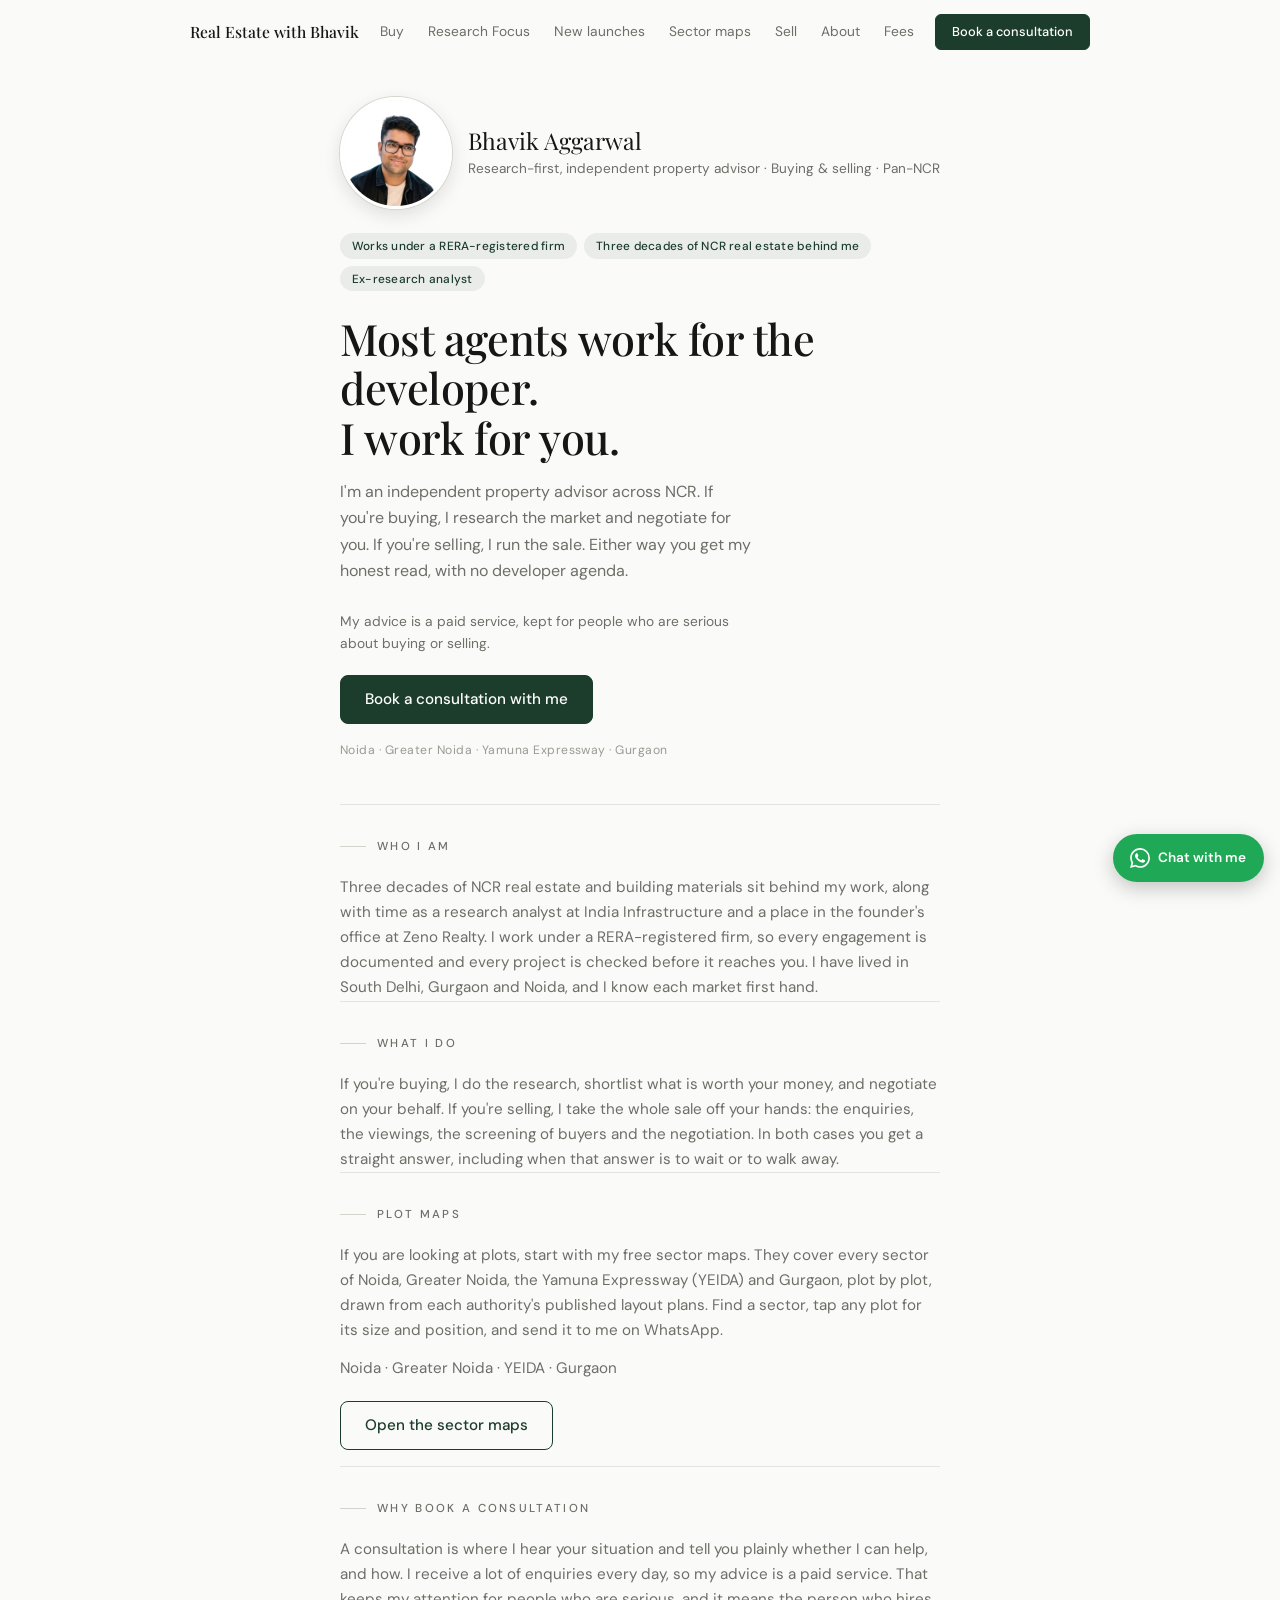
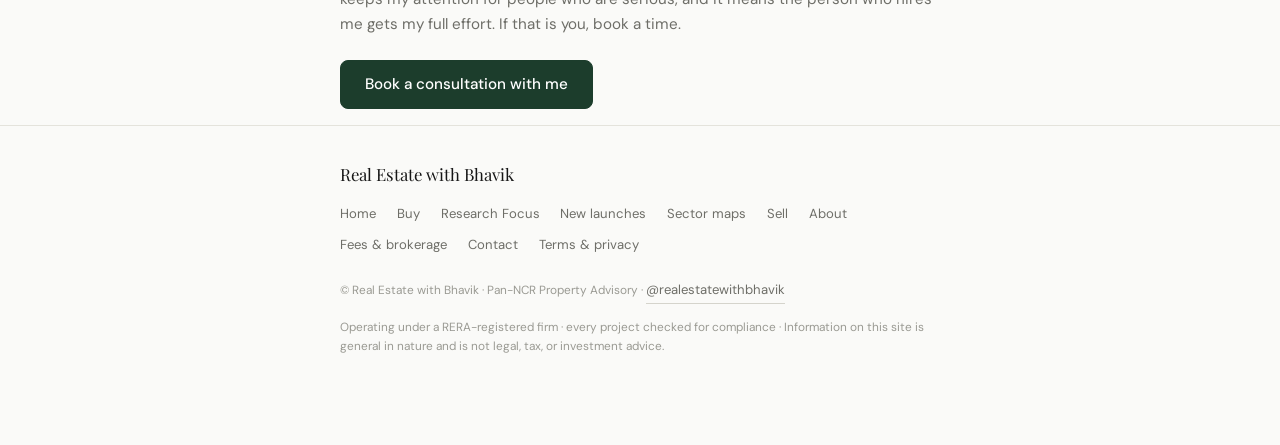
==== commit 612eb451: "Link the sector maps: nav, menu and footer on every page, and a homepage block "Sector maps" goes af" ====
--- a/index.html
+++ b/index.html
@@ -27,6 +27,7 @@
         <a href="advisory.html">Buy</a>
         <a href="research.html">Research Focus</a>
         <a href="launches.html">New launches</a>
+        <a href="https://maps.realestatewithbhavik.com/" data-goatcounter-click="nav-sector-maps">Sector maps</a>
         <a href="mandates.html">Sell</a>
         <a href="about.html">About</a>
         <a href="fees.html">Fees</a>
@@ -40,6 +41,7 @@
           <a href="advisory.html">Buy</a>
           <a href="research.html">Research Focus</a>
           <a href="launches.html">New launches</a>
+          <a href="https://maps.realestatewithbhavik.com/" data-goatcounter-click="nav-sector-maps">Sector maps</a>
           <a href="mandates.html">Sell</a>
           <a href="about.html">About</a>
           <a href="fees.html">Fees</a>
@@ -93,6 +95,15 @@
       </section>
 
       <section class="home-block reveal" style="padding-bottom:0;">
+        <div class="eyebrow">Plot maps</div>
+        <p>If you are looking at plots, start with my free sector maps. They cover every sector of Noida, Greater Noida, the Yamuna Expressway (YEIDA) and Gurgaon, plot by plot, drawn from each authority's published layout plans. Find a sector, tap any plot for its size and position, and send it to me on WhatsApp.</p>
+        <p style="margin-top:0.8rem;"><a href="https://maps.realestatewithbhavik.com/noida/">Noida</a> · <a href="https://maps.realestatewithbhavik.com/greater-noida/">Greater Noida</a> · <a href="https://maps.realestatewithbhavik.com/yeida/">YEIDA</a> · <a href="https://maps.realestatewithbhavik.com/gurgaon/">Gurgaon</a></p>
+        <div class="hero-ctas" style="margin-top:1.2rem;">
+          <a class="btn btn-ghost btn-block" data-goatcounter-click="home-sector-maps" href="https://maps.realestatewithbhavik.com/">Open the sector maps</a>
+        </div>
+      </section>
+
+      <section class="home-block reveal" style="padding-bottom:0;">
         <div class="eyebrow">Why book a consultation</div>
         <p>A consultation is where I hear your situation and tell you plainly whether I can help, and how. I receive a lot of enquiries every day, so my advice is a paid service. That keeps my attention for people who are serious, and it means the person who hires me gets my full effort. If that is you, book a time.</p>
         <div class="hero-ctas" style="margin-top:1.4rem;">
@@ -111,6 +122,7 @@
         <a href="advisory.html">Buy</a>
         <a href="research.html">Research Focus</a>
         <a href="launches.html">New launches</a>
+        <a href="https://maps.realestatewithbhavik.com/" data-goatcounter-click="nav-sector-maps">Sector maps</a>
         <a href="mandates.html">Sell</a>
         <a href="about.html">About</a>
         <a href="fees.html">Fees &amp; brokerage</a>
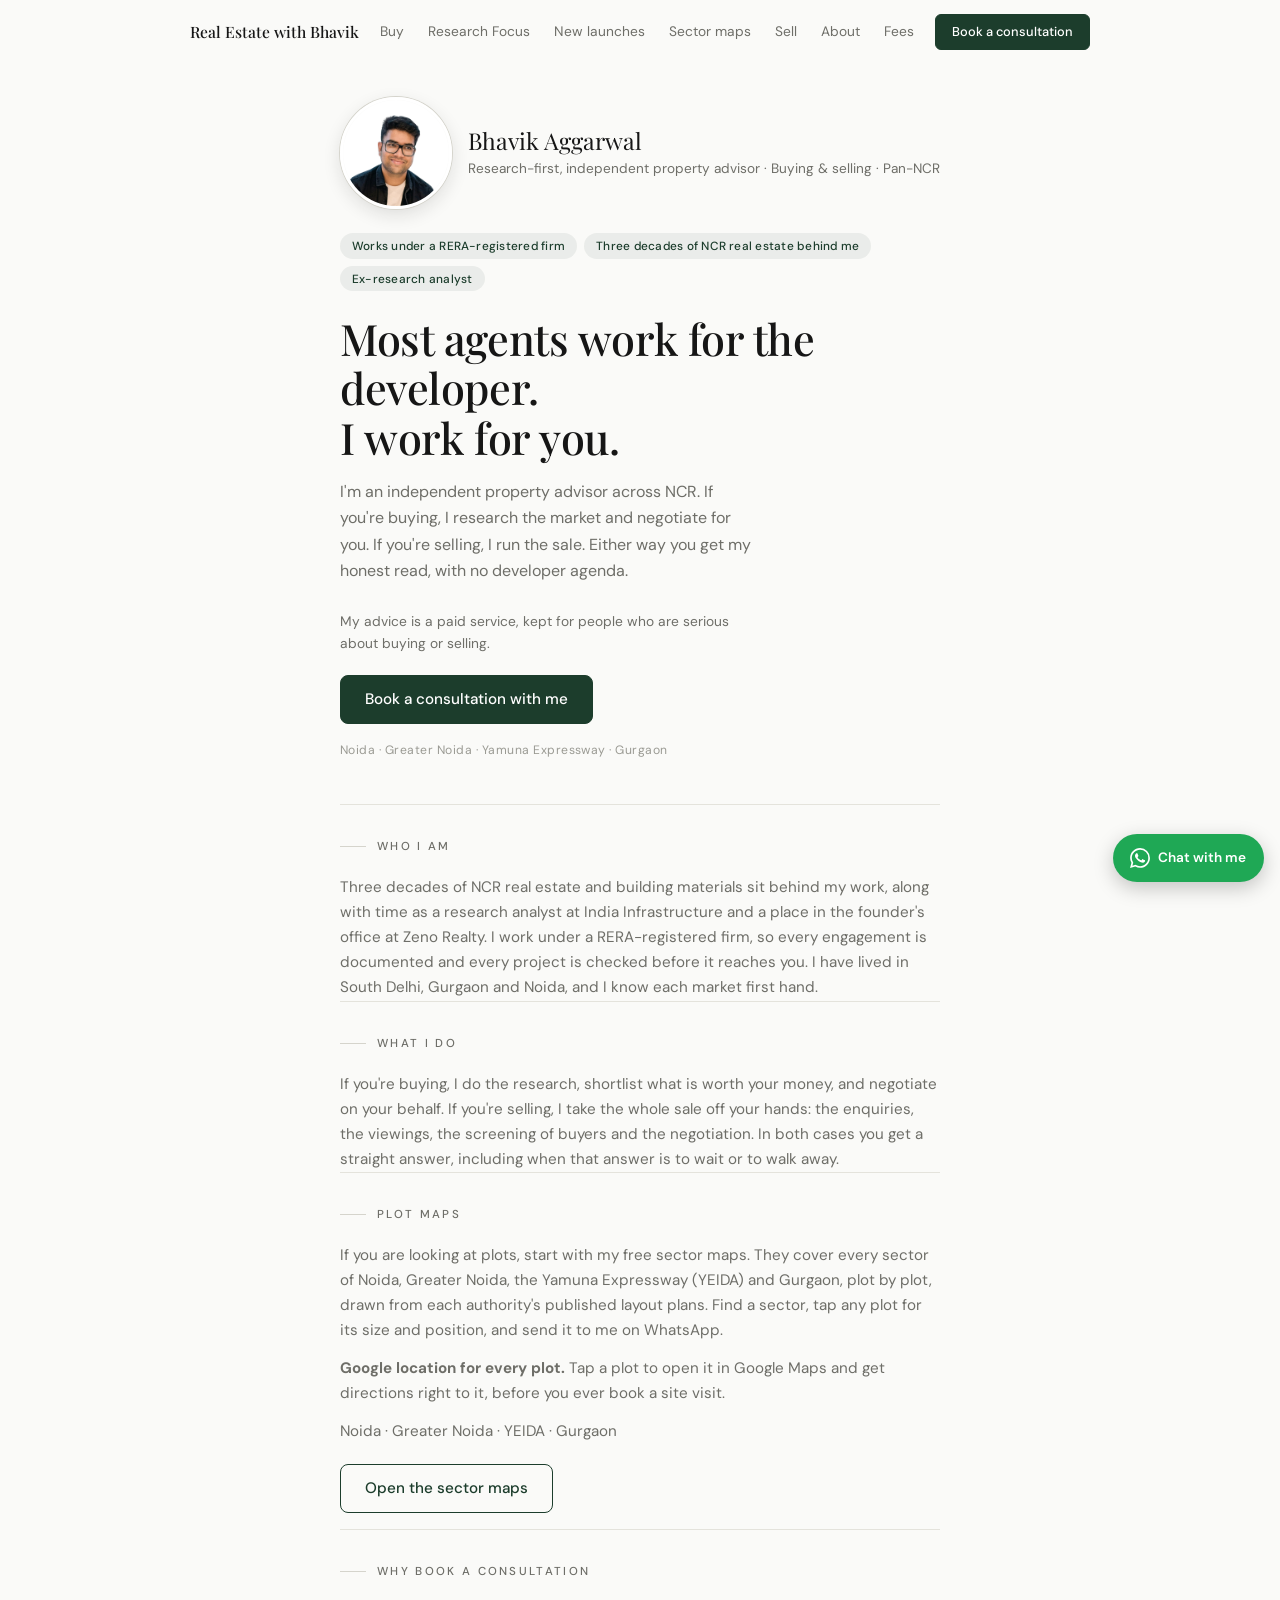
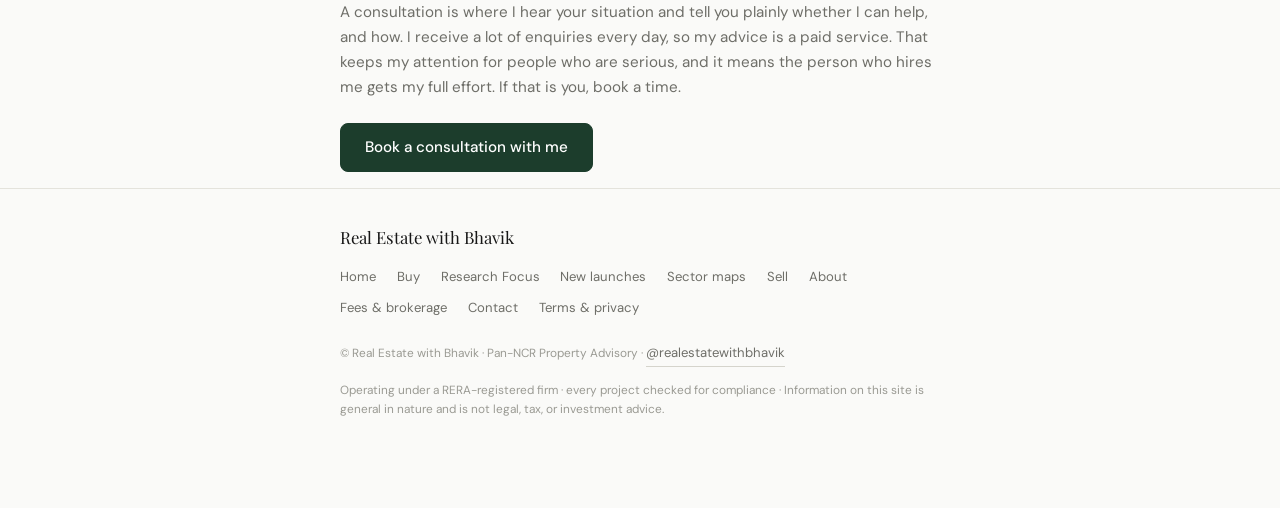
==== commit 5b6044a5: "Homepage: mention the Google location for every plot on the sector maps Co-Authored-By: Claude Opus " ====
--- a/index.html
+++ b/index.html
@@ -97,6 +97,7 @@
       <section class="home-block reveal" style="padding-bottom:0;">
         <div class="eyebrow">Plot maps</div>
         <p>If you are looking at plots, start with my free sector maps. They cover every sector of Noida, Greater Noida, the Yamuna Expressway (YEIDA) and Gurgaon, plot by plot, drawn from each authority's published layout plans. Find a sector, tap any plot for its size and position, and send it to me on WhatsApp.</p>
+        <p style="margin-top:0.8rem;"><strong>Google location for every plot.</strong> Tap a plot to open it in Google Maps and get directions right to it, before you ever book a site visit.</p>
         <p style="margin-top:0.8rem;"><a href="https://maps.realestatewithbhavik.com/noida/">Noida</a> · <a href="https://maps.realestatewithbhavik.com/greater-noida/">Greater Noida</a> · <a href="https://maps.realestatewithbhavik.com/yeida/">YEIDA</a> · <a href="https://maps.realestatewithbhavik.com/gurgaon/">Gurgaon</a></p>
         <div class="hero-ctas" style="margin-top:1.2rem;">
           <a class="btn btn-ghost btn-block" data-goatcounter-click="home-sector-maps" href="https://maps.realestatewithbhavik.com/">Open the sector maps</a>
